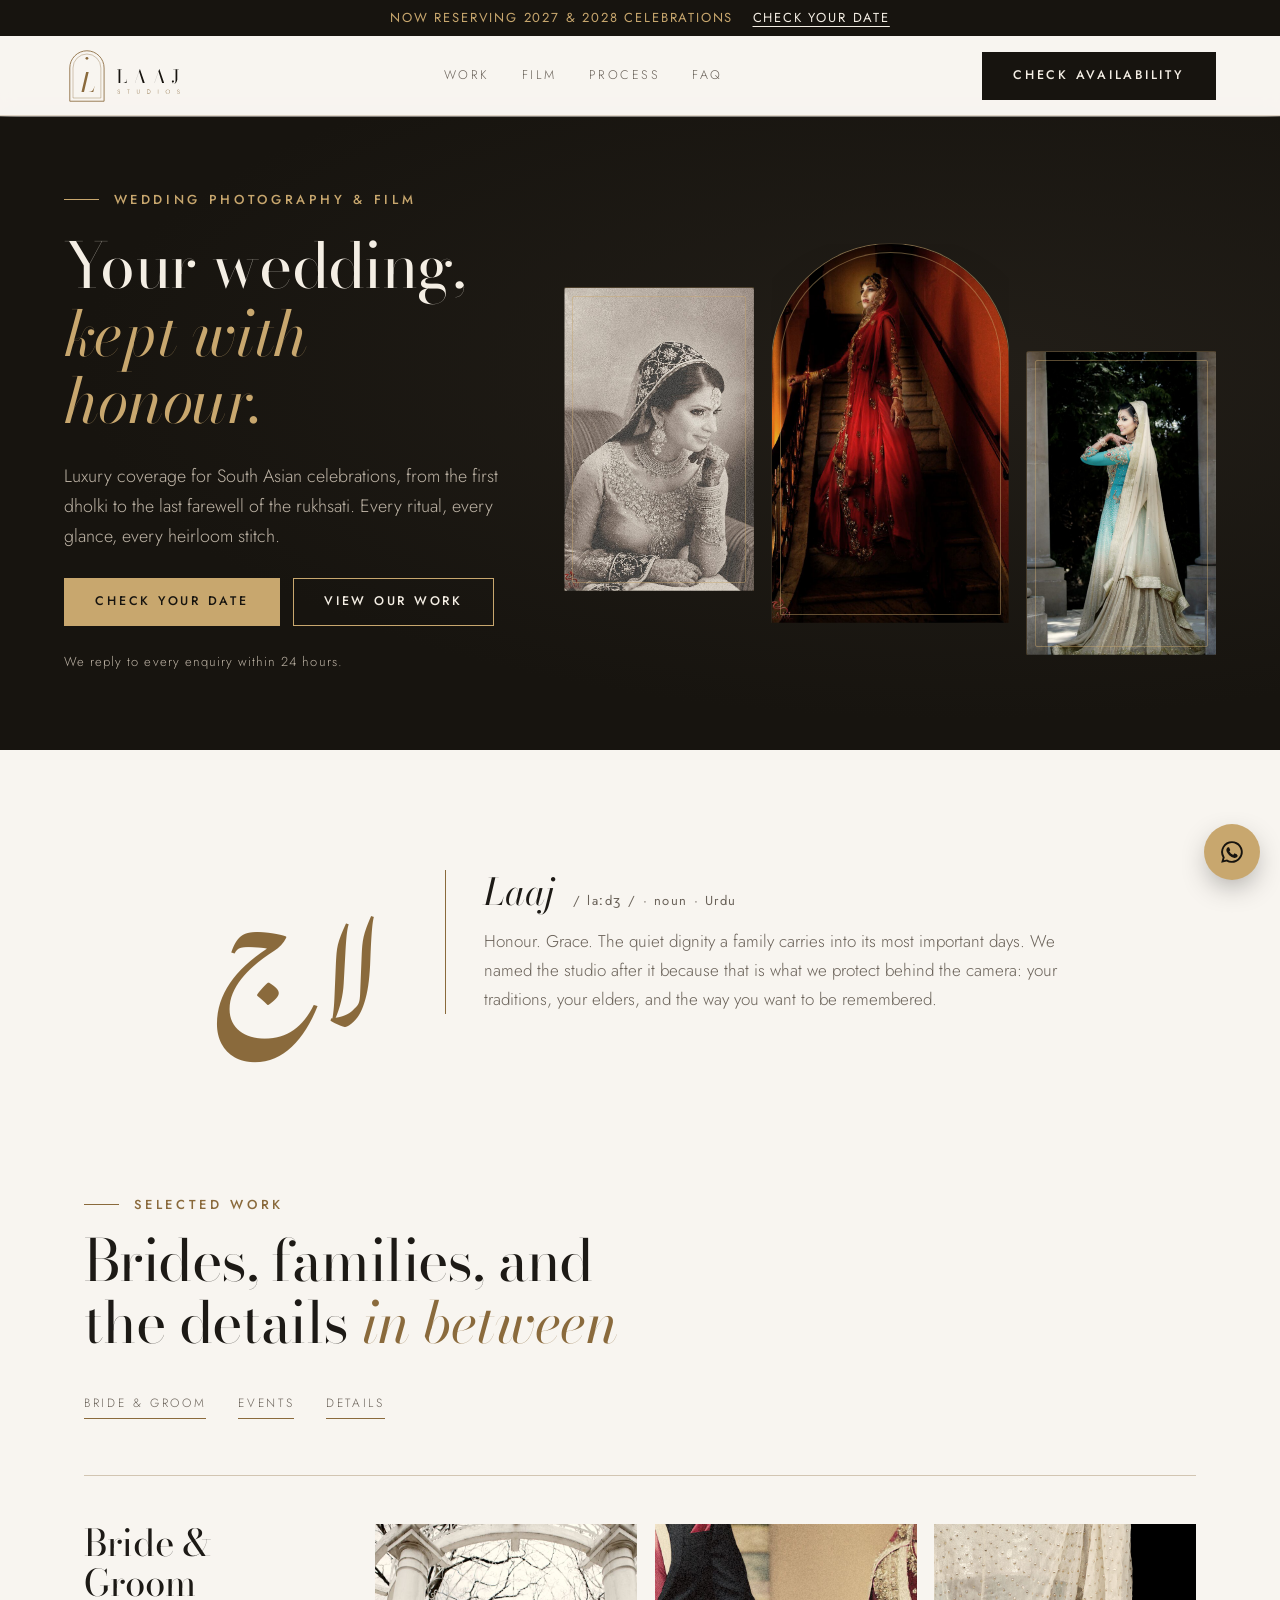
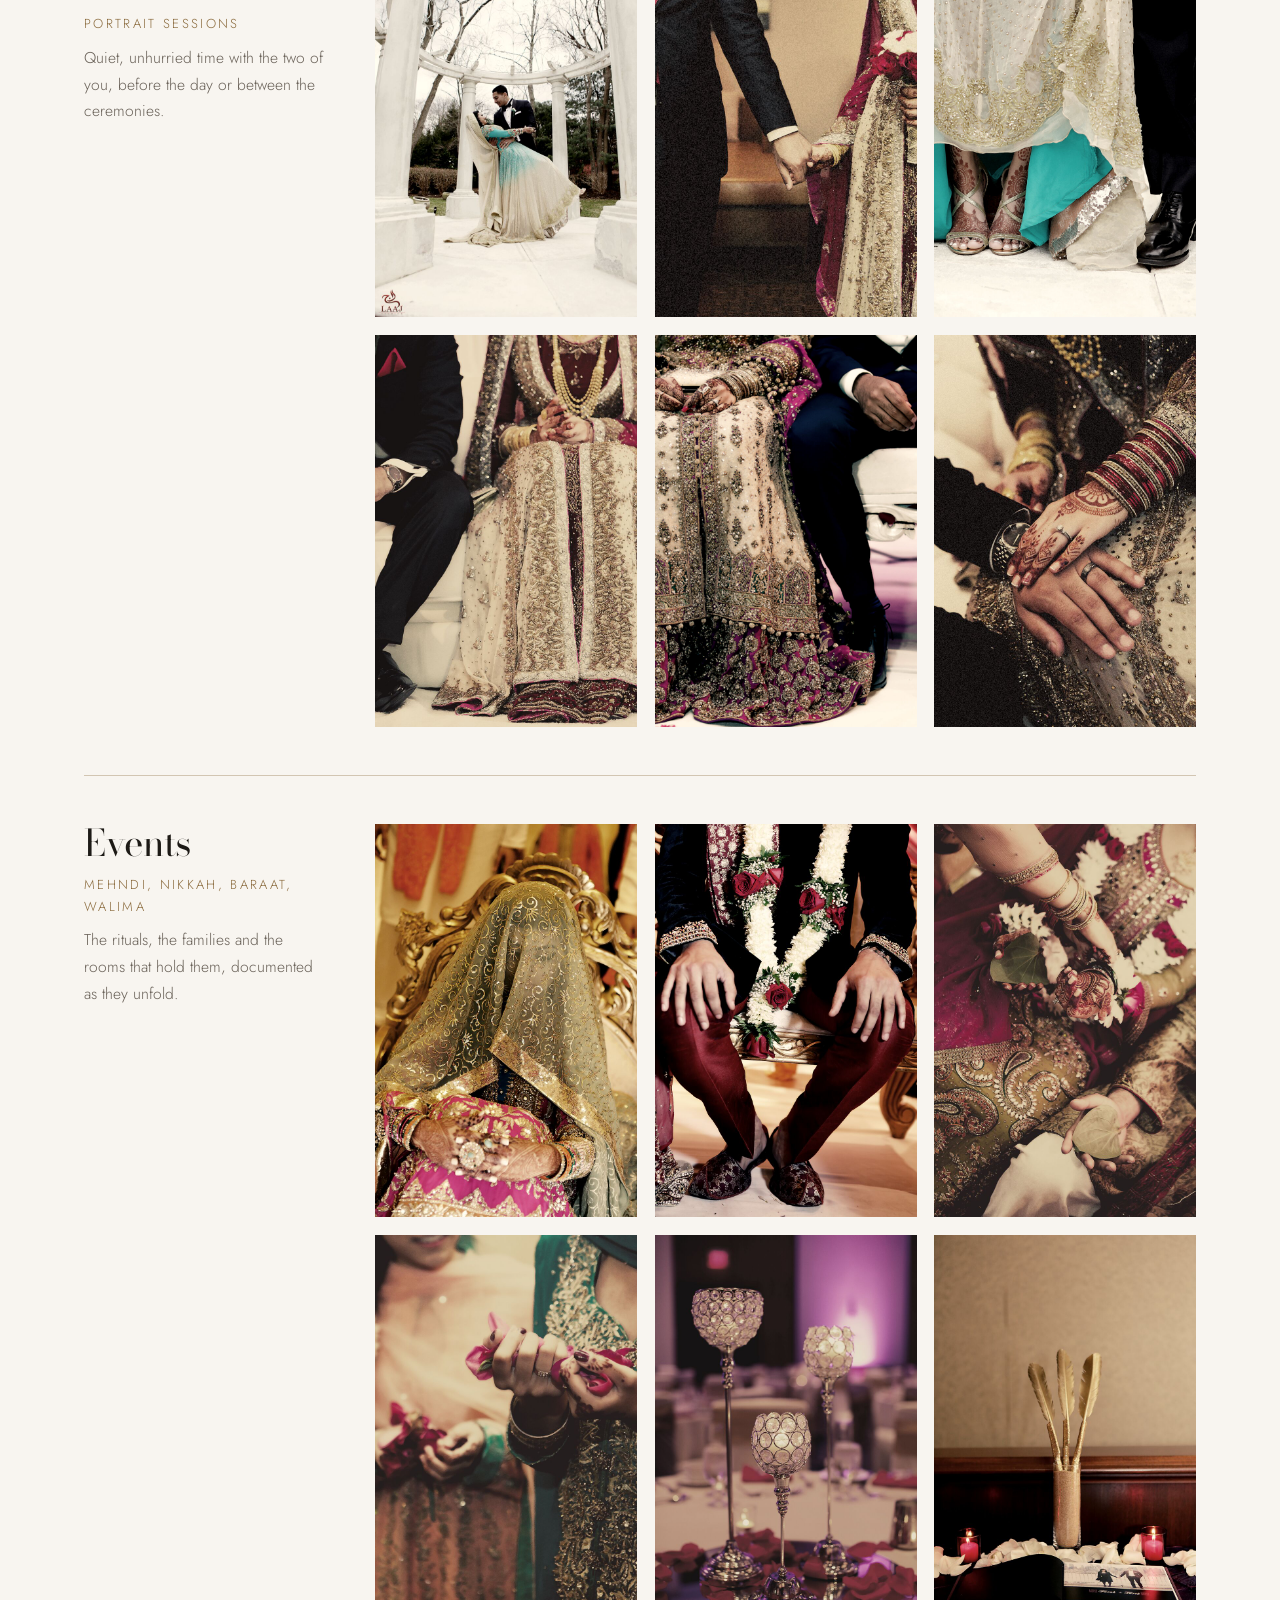
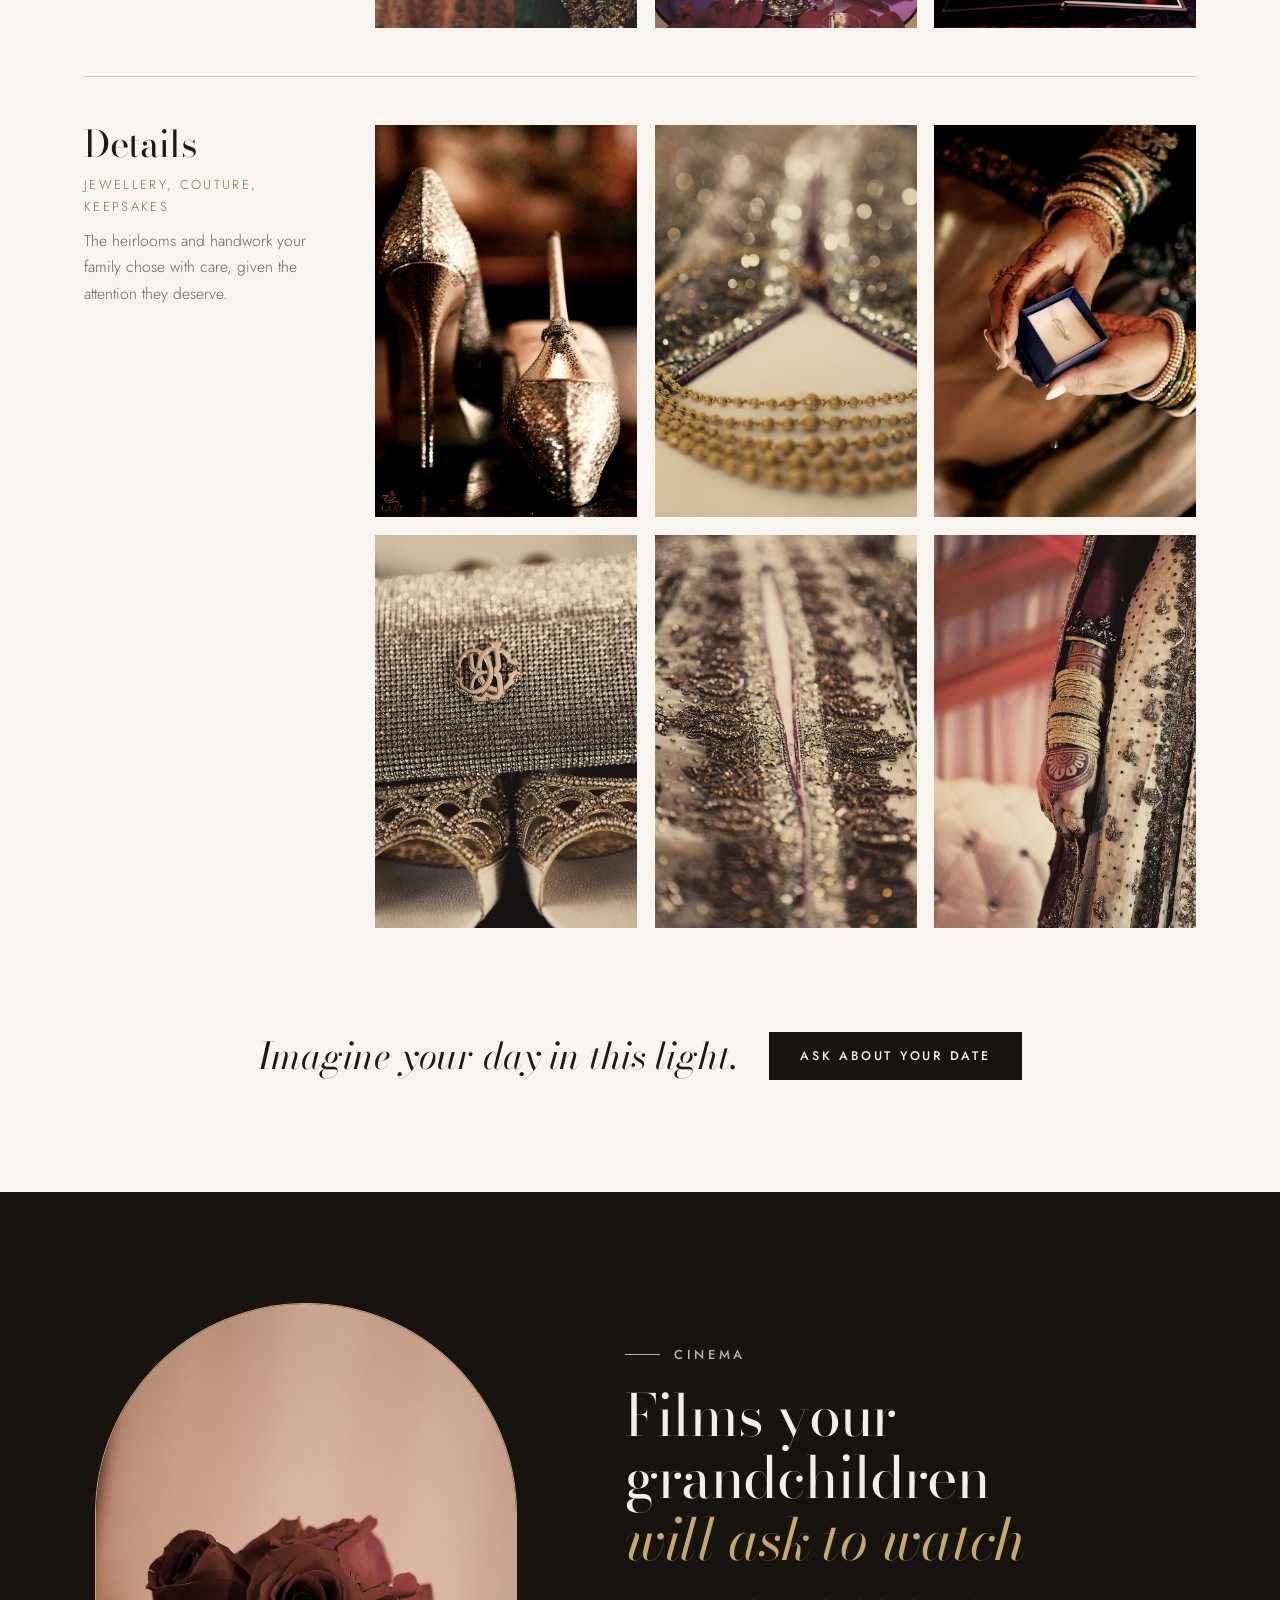
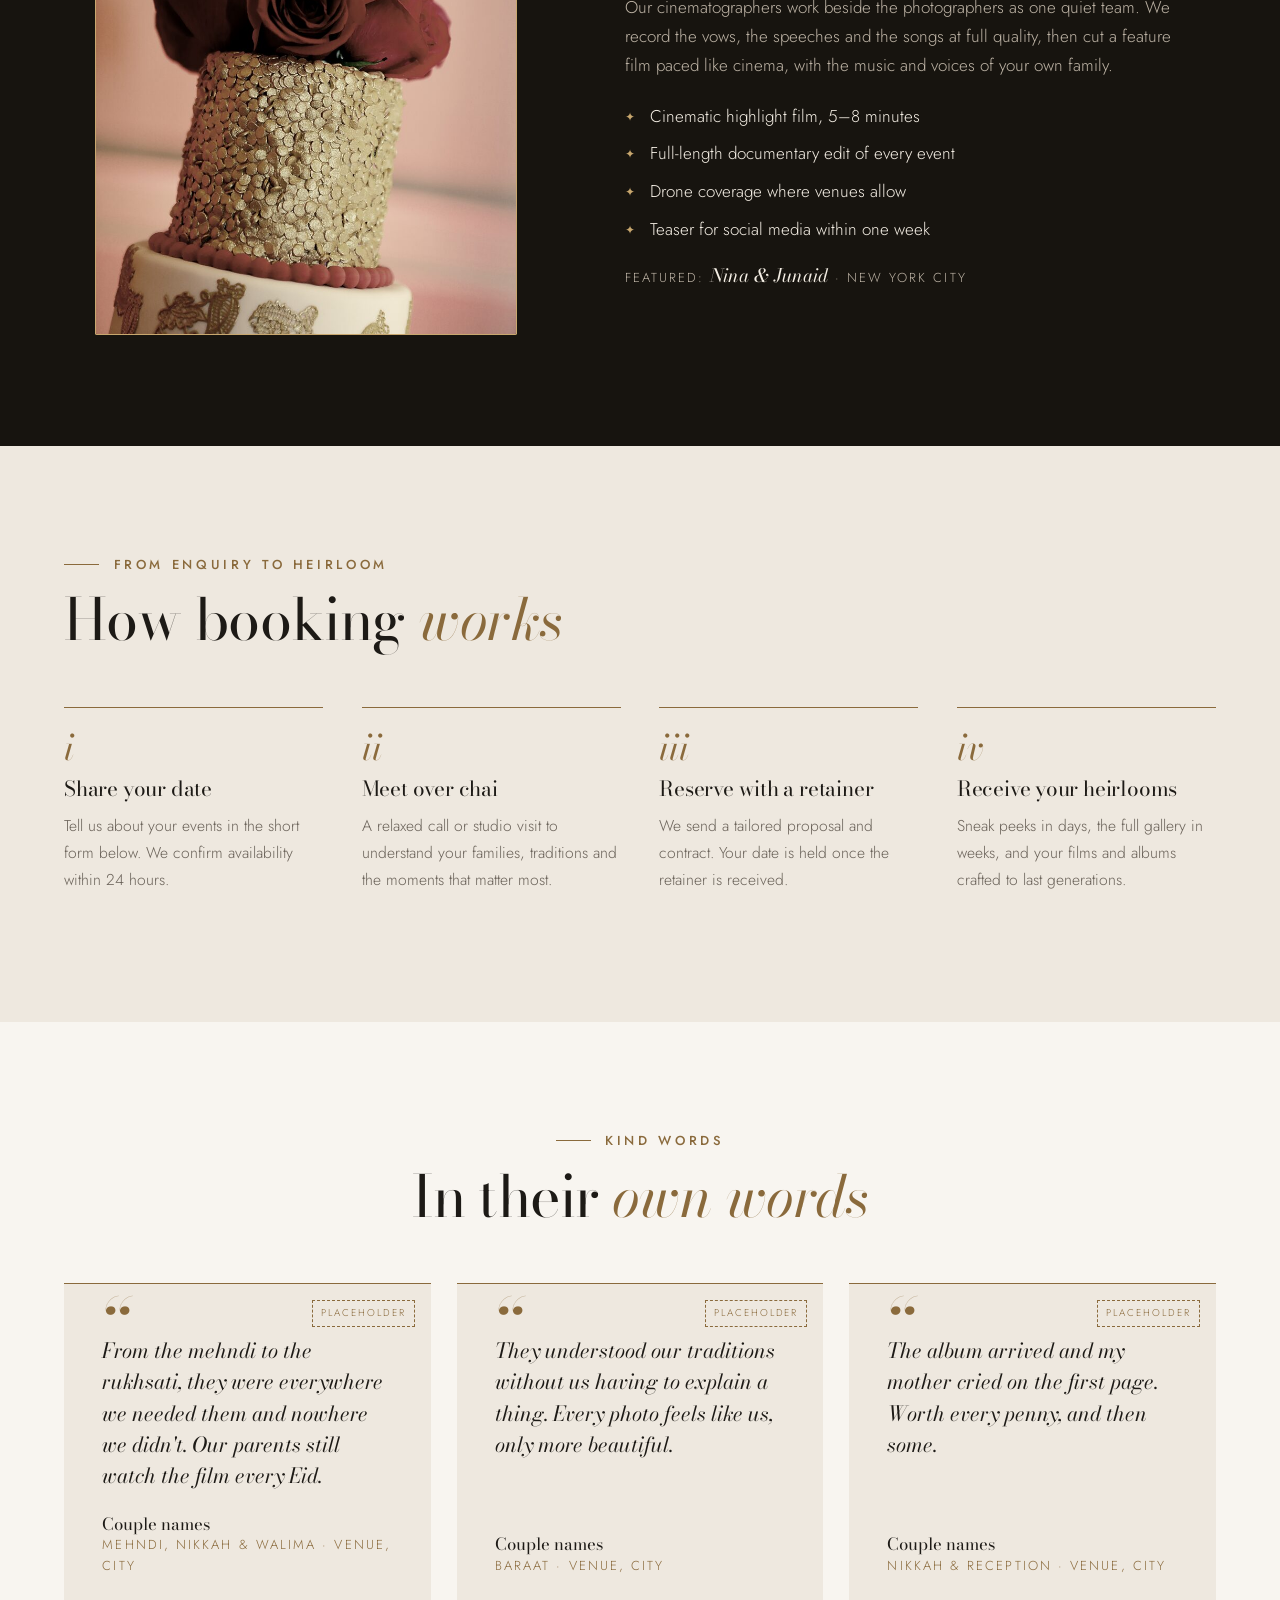
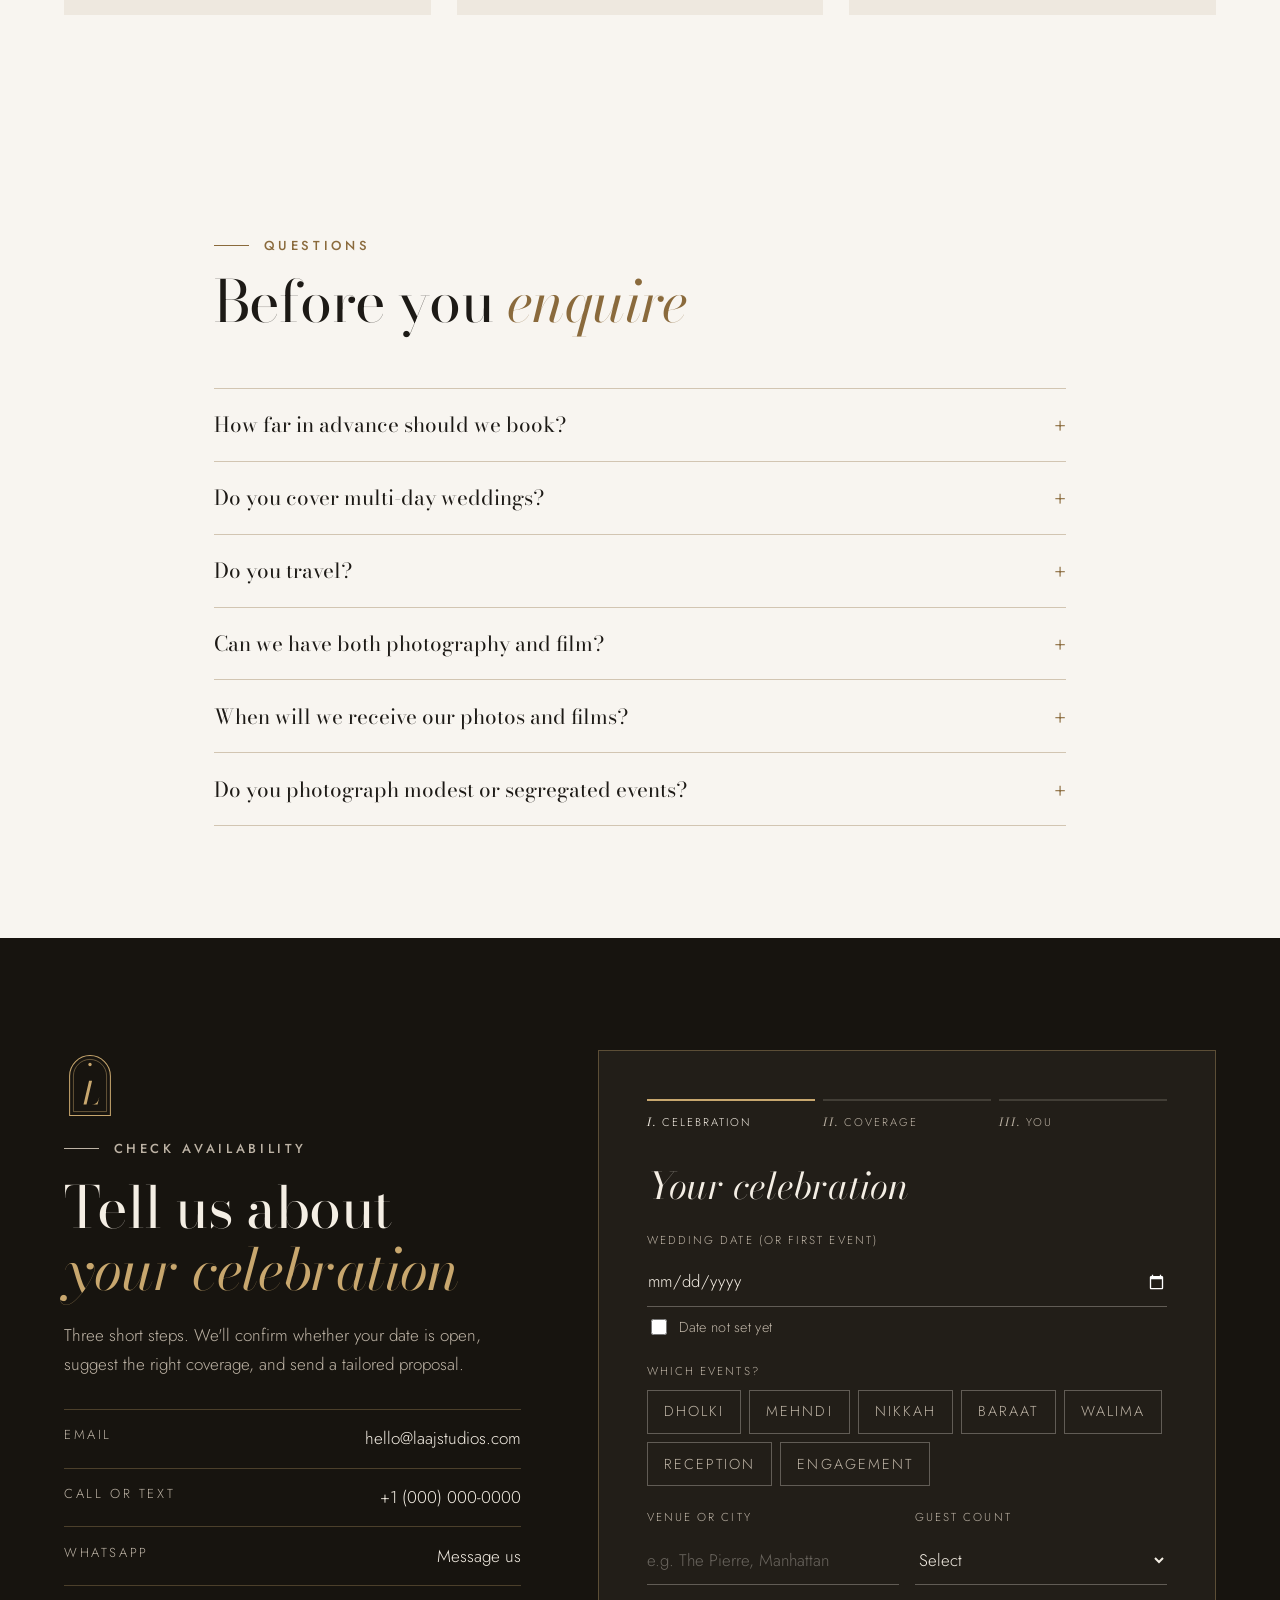
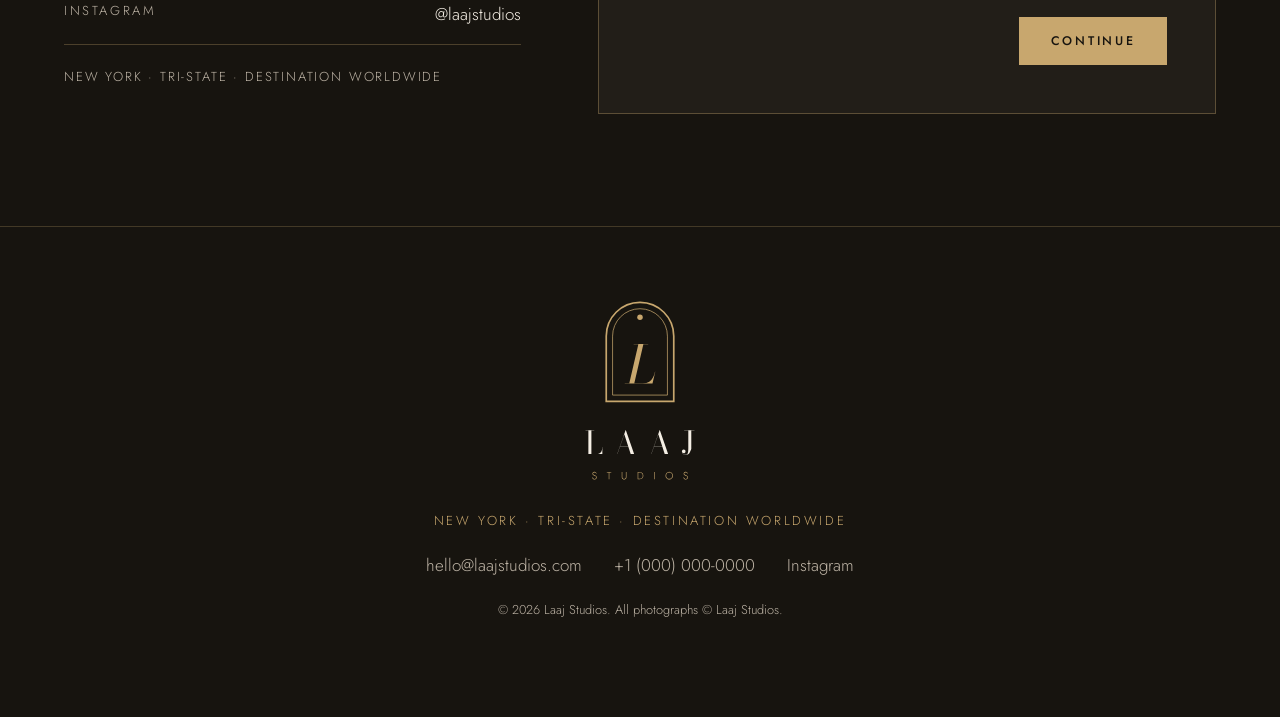
==== index.html @ 88a1bdef "Add arch-monogram logo pack and apply it to the site brand/laaj-logo holds outlined SVG masters, tra" ====
<!doctype html>
<html lang="en">
<head>
<meta charset="utf-8">
<meta name="viewport" content="width=device-width, initial-scale=1, viewport-fit=cover">
<title>Laaj Studios</title>
<meta name="description" content="Laaj Studios — luxury South Asian wedding photography and film. Mehndi, Nikkah, Baraat and Walima, captured with grace. Check your date today.">
<meta property="og:title" content="Laaj Studios · Wedding Photography & Film">
<meta property="og:description" content="Luxury South Asian wedding photography and film, from mehndi to walima.">
<meta property="og:image" content="images/bride-staircase.jpg">
<link rel="icon" type="image/png" href="images/favicon.png">
<link rel="apple-touch-icon" href="images/apple-touch-icon.png">
<link rel="preconnect" href="https://fonts.googleapis.com">
<link rel="preconnect" href="https://fonts.gstatic.com" crossorigin>
<link rel="stylesheet" href="https://fonts.googleapis.com/css2?family=Bodoni+Moda:ital,opsz,wght@0,6..96,400;0,6..96,500;1,6..96,400&family=Jost:wght@300;400;500&family=Noto+Nastaliq+Urdu:wght@500&display=swap">
<link rel="stylesheet" href="css/styles.css">
</head>
<body>

<a class="skip" href="#enquire">Skip to enquiry form</a>

<div class="ribbon"><span data-cfg="bookingNote">Now reserving 2027 &amp; 2028 celebrations</span><a href="#enquire">Check your date</a></div>

<header class="nav" id="top">
  <a class="nav__brand" href="#top" aria-label="Laaj Studios home">
    <img src="images/logo-horizontal.svg" alt="Laaj Studios" width="190" height="64">
  </a>
  <nav class="nav__links" aria-label="Primary">
    <a href="#work">Work</a>
    <a href="#film">Film</a>
    <a href="#process">Process</a>
    <a href="#faq">FAQ</a>
  </nav>
  <a class="btn btn--dark nav__cta" href="#enquire">Check availability</a>
</header>

<main>

<!-- HERO -->
<section class="hero">
  <div class="hero__text">
    <p class="eyebrow eyebrow--gold">Wedding photography &amp; film</p>
    <h1>Your wedding,<br><em>kept with honour.</em></h1>
    <p class="hero__lede">Luxury coverage for South Asian celebrations, from the first dholki to the last farewell of the rukhsati. Every ritual, every glance, every heirloom stitch.</p>
    <div class="hero__ctas">
      <a class="btn btn--gold" href="#enquire">Check your date</a>
      <a class="btn btn--line" href="#work">View our work</a>
    </div>
    <p class="hero__note" data-cfg="replyPromise">We reply to every enquiry within 24 hours.</p>
  </div>
  <div class="hero__arches" aria-hidden="true">
    <figure class="arch arch--side arch--rect"><img src="images/hero-bride-classic.jpg" alt="" width="800" height="1200"></figure>
    <figure class="arch arch--centre"><img src="images/bride-staircase.jpg" alt="" width="800" height="1200"></figure>
    <figure class="arch arch--side arch--rect arch--low"><img src="images/hero-bride-colonnade.jpg" alt="" width="800" height="1200"></figure>
  </div>
</section>

<!-- MEANING -->
<section class="meaning">
  <p class="meaning__urdu" lang="ur" dir="rtl">لاج</p>
  <div class="meaning__def">
    <p class="meaning__word">Laaj <span>/ laːdʒ / · noun · Urdu</span></p>
    <p>Honour. Grace. The quiet dignity a family carries into its most important days. We named the studio after it because that is what we protect behind the camera: your traditions, your elders, and the way you want to be remembered.</p>
  </div>
</section>

<!-- WORK -->
<section class="work" id="work">
  <div class="section-head">
    <p class="eyebrow">Selected work</p>
    <h2>Brides, families, and the details <em>in between</em></h2>
  </div>
  <nav class="portfolio-nav" aria-label="Portfolio sections">
    <a href="#bride-groom">Bride &amp; Groom</a>
    <a href="#events">Events</a>
    <a href="#details">Details</a>
  </nav>
  <div class="portfolio" id="bride-groom">
    <div class="portfolio__head">
      <h3>Bride &amp; Groom</h3>
      <p class="portfolio__kicker">Portrait sessions</p>
      <p>Quiet, unhurried time with the two of you, before the day or between the ceremonies.</p>
    </div>
    <div class="gallery">
      <button class="gallery__item" data-full="images/couple-gazebo.jpg"><img src="images/couple-gazebo.jpg" alt="Couple dancing beneath a white gazebo in winter" loading="lazy" width="800" height="1200"></button>
      <button class="gallery__item" data-full="images/couple-hand-in-hand.jpg"><img src="images/couple-hand-in-hand.jpg" alt="Bride and groom walking hand in hand" loading="lazy" width="800" height="1200"></button>
      <button class="gallery__item" data-full="images/couple-hem-aqua.jpg"><img src="images/couple-hem-aqua.jpg" alt="Ivory and aqua lehenga hem beside the groom's polished shoes" loading="lazy" width="800" height="1200"></button>
      <button class="gallery__item" data-full="images/couple-seated-ivory.jpg"><img src="images/couple-seated-ivory.jpg" alt="Bride in an ivory lehenga seated beside the groom" loading="lazy" width="800" height="1200"></button>
      <button class="gallery__item" data-full="images/couple-seated-gold.jpg"><img src="images/couple-seated-gold.jpg" alt="Bride in a gold-embroidered lehenga seated beside the groom" loading="lazy" width="800" height="1200"></button>
      <button class="gallery__item" data-full="images/couple-hands-rings.jpg"><img src="images/couple-hands-rings.jpg" alt="The couple's hands, mehndi and wedding rings" loading="lazy" width="800" height="1200"></button>
    </div>
  </div>
  <div class="portfolio" id="events">
    <div class="portfolio__head">
      <h3>Events</h3>
      <p class="portfolio__kicker">Mehndi, Nikkah, Baraat, Walima</p>
      <p>The rituals, the families and the rooms that hold them, documented as they unfold.</p>
    </div>
    <div class="gallery">
      <button class="gallery__item" data-full="images/event-nikkah-veil.jpg"><img src="images/event-nikkah-veil.jpg" alt="Bride beneath a gold veil on the nikkah stage" loading="lazy" width="800" height="1200"></button>
      <button class="gallery__item" data-full="images/event-baraat-groom.jpg"><img src="images/event-baraat-groom.jpg" alt="Groom seated in a rose garland at the baraat" loading="lazy" width="800" height="1200"></button>
      <button class="gallery__item" data-full="images/event-mehndi-ritual.jpg"><img src="images/event-mehndi-ritual.jpg" alt="Mehndi ritual with flowers and bangles" loading="lazy" width="800" height="1200"></button>
      <button class="gallery__item" data-full="images/event-mehndi-petals.jpg"><img src="images/event-mehndi-petals.jpg" alt="Rose petals in hennaed hands at the mehndi" loading="lazy" width="800" height="1200"></button>
      <button class="gallery__item" data-full="images/event-reception-tables.jpg"><img src="images/event-reception-tables.jpg" alt="Crystal candle centrepieces at the reception" loading="lazy" width="800" height="1200"></button>
      <button class="gallery__item" data-full="images/event-guestbook.jpg"><img src="images/event-guestbook.jpg" alt="Gilded quills beside the wedding guestbook" loading="lazy" width="800" height="1200"></button>
    </div>
  </div>
  <div class="portfolio" id="details">
    <div class="portfolio__head">
      <h3>Details</h3>
      <p class="portfolio__kicker">Jewellery, couture, keepsakes</p>
      <p>The heirlooms and handwork your family chose with care, given the attention they deserve.</p>
    </div>
    <div class="gallery">
      <button class="gallery__item" data-full="images/detail-heels.jpg"><img src="images/detail-heels.jpg" alt="Gold glitter bridal heels in warm light" loading="lazy" width="800" height="1200"></button>
      <button class="gallery__item" data-full="images/detail-necklace.jpg"><img src="images/detail-necklace.jpg" alt="Gold bridal necklace laid on an embroidered neckline" loading="lazy" width="800" height="1200"></button>
      <button class="gallery__item" data-full="images/detail-ring-box.jpg"><img src="images/detail-ring-box.jpg" alt="Mehndi-adorned hands in gold bangles opening a ring box" loading="lazy" width="800" height="1200"></button>
      <button class="gallery__item" data-full="images/detail-clutch.jpg"><img src="images/detail-clutch.jpg" alt="Jewelled bridal clutch above crystal heels" loading="lazy" width="800" height="1200"></button>
      <button class="gallery__item" data-full="images/detail-embroidery.jpg"><img src="images/detail-embroidery.jpg" alt="Close detail of zardozi embroidery" loading="lazy" width="800" height="1200"></button>
      <button class="gallery__item" data-full="images/detail-bangles.jpg"><img src="images/detail-bangles.jpg" alt="Stacked gold bangles against an embroidered lehenga" loading="lazy" width="800" height="1200"></button>
    </div>
  </div>
  <div class="inline-cta">
    <p>Imagine your day in this light.</p>
    <a class="btn btn--dark" href="#enquire">Ask about your date</a>
  </div>
</section>

<!-- FILM -->
<section class="film" id="film">
  <figure class="film__still">
    <img src="images/decor-wedding-cake.jpg" alt="Gold-sequined wedding cake crowned with deep red roses" loading="lazy" width="800" height="1200">
  </figure>
  <div class="film__text">
    <p class="eyebrow eyebrow--gold">Cinema</p>
    <h2>Films your grandchildren <em>will ask to watch</em></h2>
    <p>Our cinematographers work beside the photographers as one quiet team. We record the vows, the speeches and the songs at full quality, then cut a feature film paced like cinema, with the music and voices of your own family.</p>
    <ul class="ticks">
      <li>Cinematic highlight film, 5–8 minutes</li>
      <li>Full-length documentary edit of every event</li>
      <li>Drone coverage where venues allow</li>
      <li>Teaser for social media within one week</li>
    </ul>
    <p class="film__feature">Featured: <em>Nina &amp; Junaid</em> · New York City</p>
    <a class="btn btn--line" data-cfg-href="filmUrl" href="#" target="_blank" rel="noopener" hidden>Watch the film</a>
  </div>
</section>

<!-- PROCESS (a real sequence, so the steps are numbered) -->
<section class="process" id="process">
  <div class="section-head">
    <p class="eyebrow">From enquiry to heirloom</p>
    <h2>How booking <em>works</em></h2>
  </div>
  <ol class="steps">
    <li><span class="steps__n">i</span><h3>Share your date</h3><p>Tell us about your events in the short form below. We confirm availability within 24 hours.</p></li>
    <li><span class="steps__n">ii</span><h3>Meet over chai</h3><p>A relaxed call or studio visit to understand your families, traditions and the moments that matter most.</p></li>
    <li><span class="steps__n">iii</span><h3>Reserve with a retainer</h3><p>We send a tailored proposal and contract. Your date is held once the retainer is received.</p></li>
    <li><span class="steps__n">iv</span><h3>Receive your heirlooms</h3><p>Sneak peeks in days, the full gallery in weeks, and your films and albums crafted to last generations.</p></li>
  </ol>
</section>

<!-- TESTIMONIALS (filled from js/config.js; hidden until real quotes are added) -->
<section class="words" id="words" hidden>
  <div class="section-head section-head--centre">
    <p class="eyebrow">Kind words</p>
    <h2>In their <em>own words</em></h2>
  </div>
  <div class="words__list"></div>
</section>

<!-- FAQ -->
<section class="faq" id="faq">
  <div class="section-head">
    <p class="eyebrow">Questions</p>
    <h2>Before you <em>enquire</em></h2>
  </div>
  <div class="faq__list">
    <details>
      <summary>How far in advance should we book?</summary>
      <p>Most of our couples reserve 9 to 14 months ahead, and peak-season Saturdays go first. If your date is sooner, ask anyway; we keep a few dates open for short-notice celebrations.</p>
    </details>
    <details>
      <summary>Do you cover multi-day weddings?</summary>
      <p>Yes, it is most of what we do. Dholki, mehndi, nikkah, baraat, walima and reception can be covered individually or together as one multi-day booking.</p>
    </details>
    <details>
      <summary>Do you travel?</summary>
      <p>We are based in New York and photograph across the Tri-State area at no travel cost. For destination weddings in the US, Pakistan, India, the UK or elsewhere, travel is quoted at cost.</p>
    </details>
    <details>
      <summary>Can we have both photography and film?</summary>
      <p>We recommend it. One studio means one team that plans together and never gets in each other's frames. Booking both together is priced below hiring two separate vendors.</p>
    </details>
    <details>
      <summary>When will we receive our photos and films?</summary>
      <p>A sneak peek within 72 hours, the full gallery within 6 to 8 weeks, and films within 10 to 12 weeks. Albums are designed with you once the gallery is delivered.</p>
    </details>
    <details>
      <summary>Do you photograph modest or segregated events?</summary>
      <p>Yes. We can provide women photographers and cinematographers for ladies-only events and are always respectful of family and religious preferences.</p>
    </details>
  </div>
</section>

<!-- ENQUIRY FUNNEL -->
<section class="enquire" id="enquire">
  <div class="enquire__intro">
    <img src="images/monogram-gold.svg" alt="" width="60" height="80" class="enquire__mark">
    <p class="eyebrow eyebrow--gold">Check availability</p>
    <h2>Tell us about <em>your celebration</em></h2>
    <p>Three short steps. We'll confirm whether your date is open, suggest the right coverage, and send a tailored proposal.</p>
    <ul class="contact-list">
      <li><span>Email</span><a data-cfg="email" data-cfg-href="mailto" href="mailto:hello@laajstudios.com">hello@laajstudios.com</a></li>
      <li><span>Call or text</span><a data-cfg="phoneDisplay" data-cfg-href="tel" href="#">+1 (000) 000-0000</a></li>
      <li><span>WhatsApp</span><a data-cfg-href="whatsapp" href="#" target="_blank" rel="noopener">Message us</a></li>
      <li><span>Instagram</span><a data-cfg-href="instagram" href="https://www.instagram.com/laajstudios/" target="_blank" rel="noopener">@laajstudios</a></li>
    </ul>
    <p class="enquire__area" data-cfg="serviceArea">New York · Tri-State · Destination worldwide</p>
  </div>

  <form class="form" id="enquiry-form" novalidate>
    <ol class="form__progress" aria-label="Form progress">
      <li class="is-active">Celebration</li>
      <li>Coverage</li>
      <li>You</li>
    </ol>

    <fieldset class="form__step is-active" data-step="1">
      <legend>Your celebration</legend>
      <div class="field">
        <label for="f-date">Wedding date (or first event)</label>
        <input id="f-date" name="wedding_date" type="date" required>
        <label class="check check--inline"><input id="f-date-flex" type="checkbox" name="date_flexible" value="yes"> Date not set yet</label>
      </div>
      <div class="field">
        <span class="field__label" id="events-label">Which events?</span>
        <div class="chips" role="group" aria-labelledby="events-label">
          <label class="chip"><input type="checkbox" name="events" value="Dholki"><span>Dholki</span></label>
          <label class="chip"><input type="checkbox" name="events" value="Mehndi"><span>Mehndi</span></label>
          <label class="chip"><input type="checkbox" name="events" value="Nikkah"><span>Nikkah</span></label>
          <label class="chip"><input type="checkbox" name="events" value="Baraat"><span>Baraat</span></label>
          <label class="chip"><input type="checkbox" name="events" value="Walima"><span>Walima</span></label>
          <label class="chip"><input type="checkbox" name="events" value="Reception"><span>Reception</span></label>
          <label class="chip"><input type="checkbox" name="events" value="Engagement"><span>Engagement</span></label>
        </div>
      </div>
      <div class="field-row">
        <div class="field">
          <label for="f-venue">Venue or city</label>
          <input id="f-venue" name="venue" type="text" placeholder="e.g. The Pierre, Manhattan" autocomplete="off">
        </div>
        <div class="field">
          <label for="f-guests">Guest count</label>
          <select id="f-guests" name="guests">
            <option value="">Select</option>
            <option>Under 150</option>
            <option>150–300</option>
            <option>300–500</option>
            <option>500+</option>
          </select>
        </div>
      </div>
      <div class="form__nav"><span></span><button type="button" class="btn btn--gold" data-next>Continue</button></div>
    </fieldset>

    <fieldset class="form__step" data-step="2">
      <legend>Coverage</legend>
      <div class="field">
        <span class="field__label" id="cov-label">What would you like?</span>
        <div class="chips" role="radiogroup" aria-labelledby="cov-label">
          <label class="chip"><input type="radio" name="coverage" value="Photography" required><span>Photography</span></label>
          <label class="chip"><input type="radio" name="coverage" value="Film"><span>Film</span></label>
          <label class="chip"><input type="radio" name="coverage" value="Photography & Film" checked><span>Photography &amp; film</span></label>
        </div>
      </div>
      <div class="field">
        <label for="f-budget">Investment for photo &amp; film</label>
        <select id="f-budget" name="budget">
          <option value="">Select a range</option>
          <option>$4,000–$7,000</option>
          <option>$7,000–$12,000</option>
          <option>$12,000–$20,000</option>
          <option>$20,000+</option>
        </select>
      </div>
      <div class="form__nav"><button type="button" class="btn btn--text" data-back>Back</button><button type="button" class="btn btn--gold" data-next>Continue</button></div>
    </fieldset>

    <fieldset class="form__step" data-step="3">
      <legend>About you</legend>
      <div class="field-row">
        <div class="field">
          <label for="f-name">Your name</label>
          <input id="f-name" name="name" type="text" autocomplete="name" required>
        </div>
        <div class="field">
          <label for="f-partner">Partner's name</label>
          <input id="f-partner" name="partner" type="text">
        </div>
      </div>
      <div class="field-row">
        <div class="field">
          <label for="f-email">Email</label>
          <input id="f-email" name="email" type="email" autocomplete="email" required>
        </div>
        <div class="field">
          <label for="f-phone">Phone</label>
          <input id="f-phone" name="phone" type="tel" autocomplete="tel" required>
        </div>
      </div>
      <div class="field">
        <span class="field__label" id="pref-label">Best way to reach you</span>
        <div class="chips" role="radiogroup" aria-labelledby="pref-label">
          <label class="chip"><input type="radio" name="contact_pref" value="WhatsApp" checked><span>WhatsApp</span></label>
          <label class="chip"><input type="radio" name="contact_pref" value="Text"><span>Text</span></label>
          <label class="chip"><input type="radio" name="contact_pref" value="Call"><span>Call</span></label>
          <label class="chip"><input type="radio" name="contact_pref" value="Email"><span>Email</span></label>
        </div>
      </div>
      <div class="field">
        <label for="f-source">How did you find us?</label>
        <select id="f-source" name="source">
          <option value="">Select</option>
          <option>Instagram</option>
          <option>Google</option>
          <option>Referred by a friend or family</option>
          <option>Venue or planner</option>
          <option>Facebook</option>
          <option>Other</option>
        </select>
      </div>
      <div class="field">
        <label for="f-message">Anything else we should know?</label>
        <textarea id="f-message" name="message" rows="3" placeholder="Your vision, traditions, must-have moments…"></textarea>
      </div>
      <input type="text" name="_gotcha" class="hp" tabindex="-1" autocomplete="off" aria-hidden="true">
      <div class="form__nav"><button type="button" class="btn btn--text" data-back>Back</button><button type="submit" class="btn btn--gold">Check my date</button></div>
      <p class="form__privacy">Your details are only used to reply to your enquiry.</p>
    </fieldset>

    <p class="form__error" role="alert" hidden></p>

    <div class="form__done" hidden tabindex="-1">
      <img src="images/monogram-gold.svg" alt="" width="45" height="60">
      <h3 class="form__done-title">Thank you. Your enquiry is with us.</h3>
      <p class="form__done-text">We'll check the calendar and reply within 24 hours. For the fastest answer, send us a quick WhatsApp now.</p>
      <a class="btn btn--gold" data-whatsapp-summary href="#" target="_blank" rel="noopener">Continue on WhatsApp</a>
    </div>
  </form>
</section>

</main>

<footer class="footer">
  <img src="images/logo-stacked-dark.svg" alt="Laaj Studios" width="140" height="215" class="footer__logo">
  <p class="footer__area" data-cfg="serviceArea">New York · Tri-State · Destination worldwide</p>
  <p class="footer__links">
    <a data-cfg="email" data-cfg-href="mailto" href="mailto:hello@laajstudios.com">hello@laajstudios.com</a>
    <a data-cfg="phoneDisplay" data-cfg-href="tel" href="#">+1 (000) 000-0000</a>
    <a data-cfg-href="instagram" href="#" target="_blank" rel="noopener" hidden>Instagram</a>
  </p>
  <p class="footer__copy">© <span id="year">2026</span> Laaj Studios. All photographs © Laaj Studios.</p>
</footer>

<!-- Persistent conversion paths -->
<a class="wa-float" data-cfg-href="whatsapp" href="#" target="_blank" rel="noopener" aria-label="Chat with Laaj Studios on WhatsApp">
  <svg viewBox="0 0 24 24" width="26" height="26" aria-hidden="true"><path fill="currentColor" d="M12 2a10 10 0 0 0-8.6 15.1L2 22l5-1.3A10 10 0 1 0 12 2Zm0 18.2a8.2 8.2 0 0 1-4.2-1.1l-.3-.2-3 .8.8-2.9-.2-.3A8.2 8.2 0 1 1 12 20.2Zm4.5-6.1c-.2-.1-1.5-.7-1.7-.8-.2-.1-.4-.1-.6.1l-.8 1c-.1.2-.3.2-.5.1a6.7 6.7 0 0 1-3.3-2.9c-.3-.4.2-.4.7-1.3.1-.2 0-.3 0-.4l-.8-1.8c-.2-.5-.4-.4-.6-.4h-.5c-.2 0-.4.1-.7.3-.2.3-.9.9-.9 2.2s.9 2.5 1 2.7c.1.2 1.8 2.8 4.4 3.9 1.6.7 2.3.8 3.1.6.5-.1 1.5-.6 1.7-1.2.2-.6.2-1.1.2-1.2-.1-.1-.3-.2-.5-.3Z"/></svg>
</a>
<nav class="mobile-bar" aria-label="Quick contact">
  <a data-cfg-href="tel" href="#">Call</a>
  <a data-cfg-href="sms" href="#">Text</a>
  <a data-cfg-href="whatsapp" href="#" target="_blank" rel="noopener">WhatsApp</a>
  <a href="#enquire" class="mobile-bar__primary">Enquire</a>
</nav>

<dialog class="lightbox" id="lightbox" aria-label="Photo viewer">
  <button class="lightbox__close" type="button" aria-label="Close">×</button>
  <button class="lightbox__nav lightbox__nav--prev" type="button" aria-label="Previous photo">‹</button>
  <img alt="">
  <button class="lightbox__nav lightbox__nav--next" type="button" aria-label="Next photo">›</button>
</dialog>

<script src="js/config.js"></script>
<script src="js/main.js"></script>
</body>
</html>
---- css/styles.css ----
/* Layout concept: an editorial bridal-magazine spread. Espresso "night" panels alternate with ivory "day" pages;
   photographs sit in Mughal arch frames; champagne-gold hairlines stand in for zari borders.
   Red is reserved for the photographs themselves. */
:root {
  --pearl: #f8f5f0;      /* ivory day pages */
  --sand: #eee8df;       /* soft panels on day pages */
  --night: #17140f;      /* espresso night panels */
  --night-2: #221e18;    /* raised surfaces on night panels */
  --accent: #8a6a3c;     /* antique bronze: italic accents on ivory */
  --gold: #c8a76e;       /* champagne gold, on dark */
  --gold-deep: #8a6a3c;  /* gold that reads on ivory */
  --ink: #1d1a16;        /* text on ivory */
  --ink-soft: #6a6259;   /* secondary text on ivory */
  --cream: #f4eee4;      /* text on night */
  --cream-soft: #bdb3a5; /* secondary text on night */

  --f-display: "Bodoni Moda", "Didot", "Bodoni 72", Georgia, serif;
  --f-body: "Jost", "Futura", "Avenir Next", "Helvetica Neue", Arial, sans-serif;
  --f-urdu: "Noto Nastaliq Urdu", "Jameel Noori Nastaleeq", serif;

  --step--1: 0.8125rem;
  --step-0: 1.0625rem;
  --step-1: 1.3rem;
  --step-2: clamp(1.6rem, 1.2rem + 1.6vw, 2.3rem);
  --step-3: clamp(2.2rem, 1.4rem + 3.2vw, 3.6rem);
  --step-4: clamp(2.7rem, 1.6rem + 4.6vw, 5rem);

  --gutter: clamp(16px, 5vw, 72px);
  --max: 1240px;
  --arch: 999px 999px 4px 4px;
  color-scheme: light;
}

*, *::before, *::after { box-sizing: border-box; }
[hidden] { display: none !important; }
html { scroll-behavior: smooth; scroll-padding-top: 88px; }
body {
  margin: 0;
  background: var(--pearl);
  color: var(--ink);
  font: 300 var(--step-0)/1.7 var(--f-body);
  -webkit-font-smoothing: antialiased;
  overflow-x: hidden;
}
img { max-width: 100%; display: block; height: auto; }
a { color: inherit; }
h1, h2, h3 { font-family: var(--f-display); font-weight: 400; line-height: 1.08; margin: 0; text-wrap: balance; letter-spacing: -0.01em; }
h1 em, h2 em { font-style: italic; color: var(--accent); }
p { margin: 0; }
:focus-visible { outline: 2px solid var(--gold); outline-offset: 3px; }

.skip { position: absolute; left: -9999px; }
.skip:focus { left: 16px; top: 16px; z-index: 100; background: var(--pearl); padding: .5rem 1rem; }

.eyebrow {
  font: 500 var(--step--1)/1 var(--f-body);
  letter-spacing: .28em; text-transform: uppercase;
  color: var(--gold-deep);
  display: flex; align-items: center; gap: .9rem;
}
.eyebrow::before { content: ""; width: 2.2rem; height: 1px; background: currentColor; }
.eyebrow--gold { color: var(--gold); }
.section-head--centre .eyebrow { justify-content: center; }

/* Buttons */
.btn {
  display: inline-flex; align-items: center; justify-content: center;
  min-height: 48px; padding: .85rem 1.9rem;
  font: 500 .78rem/1 var(--f-body); letter-spacing: .22em; text-transform: uppercase;
  text-decoration: none; border: 1px solid transparent; border-radius: 0;
  cursor: pointer; transition: background .3s, color .3s, border-color .3s, transform .3s;
}
.btn:hover { transform: translateY(-1px); }
.btn--gold { background: var(--gold); color: var(--night); }
.btn--gold:hover { background: var(--cream); }
.btn--dark { background: var(--night); color: var(--cream); }
.btn--dark:hover { background: var(--accent); }
.btn--line { border-color: var(--gold); color: var(--cream); background: transparent; }
.btn--line:hover { background: var(--gold); color: var(--night); }
.btn--line-dark { border-color: var(--ink); color: var(--ink); background: transparent; }
.btn--line-dark:hover { background: var(--ink); color: var(--pearl); }
.btn--text { background: none; color: var(--cream-soft); padding-inline: 0; }
.btn--text:hover { color: var(--cream); transform: none; }

/* Ribbon + nav */
.ribbon {
  background: var(--night); color: var(--gold);
  display: flex; justify-content: center; flex-wrap: wrap; gap: .4rem 1.2rem;
  padding: .55rem var(--gutter);
  font: 400 var(--step--1)/1.4 var(--f-body); letter-spacing: .14em; text-transform: uppercase; text-align: center;
}
.ribbon a { color: var(--cream); text-underline-offset: 4px; }

.nav {
  position: sticky; top: env(safe-area-inset-top, 0px); z-index: 50;
  display: flex; align-items: center; justify-content: space-between; gap: 1.5rem;
  padding: .55rem var(--gutter);
  background: color-mix(in srgb, var(--pearl) 92%, transparent);
  backdrop-filter: blur(10px);
  border-bottom: 1px solid color-mix(in srgb, var(--gold-deep) 25%, transparent);
}
.nav__brand { display: flex; align-items: center; text-decoration: none; }
.nav__brand img { height: 62px; width: auto; }
.nav__links { display: flex; gap: 2rem; }
.nav__links a { font-size: .78rem; letter-spacing: .2em; text-transform: uppercase; text-decoration: none; color: var(--ink-soft); transition: color .2s; }
.nav__links a:hover { color: var(--accent); }

/* Hero */
.hero {
  background: radial-gradient(ellipse at 75% 40%, var(--night-2), var(--night) 65%);
  color: var(--cream);
  display: grid; grid-template-columns: minmax(0, 1fr) minmax(0, 1.45fr); align-items: center;
  gap: clamp(2rem, 4vw, 4rem);
  padding: clamp(3rem, 6vw, 5.5rem) var(--gutter);
  overflow: hidden;
}
.hero__text { display: grid; gap: 1.6rem; max-width: 34rem; min-width: 0; }
.hero h1 { font-size: clamp(2.6rem, 1.2rem + 3.4vw, 4.4rem); }
.hero h1 em { color: var(--gold); }
.hero__lede { color: var(--cream-soft); font-size: 1.12rem; max-width: 31rem; }
.hero__ctas { display: flex; flex-wrap: wrap; gap: .8rem; }
.hero__note { font-size: var(--step--1); letter-spacing: .08em; color: var(--cream-soft); }

.hero__arches { display: grid; grid-template-columns: 1fr 1.25fr 1fr; align-items: end; gap: clamp(.6rem, 1.4vw, 1.2rem); }
.arch { margin: 0; border-radius: var(--arch); overflow: hidden; aspect-ratio: 2 / 3.2; max-width: 100%; position: relative;
  box-shadow: 0 0 0 1px color-mix(in srgb, var(--gold) 55%, transparent), 0 30px 60px -30px #000; }
.arch::after { content: ""; position: absolute; inset: 8px; border-radius: var(--arch); border: 1px solid color-mix(in srgb, var(--gold) 45%, transparent); pointer-events: none; }
.arch img { width: 100%; height: 100%; object-fit: cover; }
.arch--rect, .arch--rect::after { border-radius: 2px; }
.arch--side { transform: translateY(-2rem); }
.arch--low { transform: translateY(2rem); }
@media (prefers-reduced-motion: no-preference) {
  .arch { animation: rise 1.4s cubic-bezier(.2,.7,.1,1) both; }
  .arch--centre { animation-delay: .15s; }
  .arch--low { animation-delay: .3s; }
  @keyframes rise { from { clip-path: inset(100% 0 0 0); } to { clip-path: inset(0 0 0 0); } }
}

/* Meaning strip */
.meaning {
  display: grid; grid-template-columns: auto minmax(0, 1fr); align-items: center; gap: clamp(1.5rem, 5vw, 5rem);
  max-width: 980px; margin: 0 auto; padding: clamp(3.5rem, 8vw, 6rem) var(--gutter);
}
.meaning__urdu { font: 500 clamp(4.5rem, 10vw, 7.5rem)/1.6 var(--f-urdu); color: var(--accent); }
.meaning__def { display: grid; gap: .8rem; border-left: 1px solid var(--gold-deep); padding-left: clamp(1.2rem, 3vw, 2.5rem); }
.meaning__word { font: italic 400 var(--step-2)/1.2 var(--f-display); }
.meaning__word span { font: 400 var(--step--1)/1 var(--f-body); font-style: normal; letter-spacing: .12em; color: var(--ink-soft); margin-left: .6rem; }
.meaning__def p:last-child { color: var(--ink-soft); max-width: 62ch; }

/* Section heads */
.section-head { display: grid; gap: 1.1rem; max-width: 46rem; margin-bottom: clamp(2rem, 5vw, 3.5rem); }
.section-head h2 { font-size: var(--step-3); }
.section-head--centre { text-align: center; margin-inline: auto; }
.section-head__sub { color: var(--ink-soft); max-width: 40rem; margin-inline: auto; }

/* Work */
.work { padding: clamp(2rem, 5vw, 4rem) var(--gutter) clamp(4rem, 9vw, 7rem); max-width: var(--max); margin: 0 auto; }
.portfolio-nav { display: flex; flex-wrap: wrap; gap: .5rem 2rem; margin: -1rem 0 clamp(2.5rem, 5vw, 3.5rem); }
.portfolio-nav a { font-size: .75rem; letter-spacing: .22em; text-transform: uppercase; text-decoration: none; color: var(--ink-soft); border-bottom: 1px solid var(--gold-deep); padding-bottom: .3rem; }
.portfolio-nav a:hover { color: var(--accent); }
.portfolio { display: grid; grid-template-columns: minmax(0, 15rem) minmax(0, 1fr); gap: clamp(1.5rem, 4vw, 3.5rem); padding-block: clamp(2rem, 4vw, 3rem); border-top: 1px solid color-mix(in srgb, var(--gold-deep) 35%, transparent); }
.portfolio__head { display: grid; gap: .6rem; align-content: start; position: sticky; top: 96px; }
.portfolio__head h3 { font-size: var(--step-2); }
.portfolio__kicker { font-size: var(--step--1); letter-spacing: .18em; text-transform: uppercase; color: var(--gold-deep); }
.portfolio__head p:last-child { color: var(--ink-soft); font-size: .98rem; }
.gallery { display: grid; grid-template-columns: repeat(3, minmax(0, 1fr)); gap: clamp(.6rem, 1.4vw, 1.1rem); }
.gallery__item {
  display: block; width: 100%; margin: 0; padding: 0; border: 0; background: var(--sand); aspect-ratio: 2 / 3; max-width: 100%;
  cursor: zoom-in; overflow: hidden; break-inside: avoid;
}
.gallery__item img { width: 100%; height: 100%; object-fit: cover; transition: transform 1.2s cubic-bezier(.2,.7,.1,1), filter .6s; }
.gallery__item:hover img { transform: scale(1.04); }
.inline-cta { display: flex; flex-wrap: wrap; align-items: center; justify-content: center; gap: 1rem 2rem; margin-top: clamp(2.5rem, 5vw, 3.5rem); text-align: center; }
.inline-cta p { font: italic 400 var(--step-2)/1.2 var(--f-display); }

/* Film */
.film {
  background: var(--night); color: var(--cream);
  display: grid; grid-template-columns: minmax(0, .9fr) minmax(0, 1.1fr); gap: clamp(2rem, 6vw, 6rem); align-items: center;
  padding: clamp(4rem, 9vw, 7rem) var(--gutter);
}
.film__still { margin: 0; justify-self: center; width: min(100%, 420px); border-radius: var(--arch); overflow: hidden; aspect-ratio: 2 / 3; box-shadow: 0 0 0 1px var(--gold); }
.film__still img { width: 100%; height: 100%; object-fit: cover; }
.film__text { display: grid; gap: 1.4rem; max-width: 36rem; min-width: 0; justify-items: start; }
.film h2 { font-size: var(--step-3); }
.film h2 em { color: var(--gold); }
.film__text > p { color: var(--cream-soft); }
.ticks { list-style: none; padding: 0; margin: 0; display: grid; gap: .55rem; }
.ticks li { padding-left: 1.6rem; position: relative; }
.ticks li::before { content: "✦"; position: absolute; left: 0; color: var(--gold); font-size: .75rem; top: .3rem; }
.film__feature { font-size: var(--step--1); letter-spacing: .16em; text-transform: uppercase; }
.film__feature em { font: italic 400 1.15rem/1 var(--f-display); text-transform: none; letter-spacing: 0; color: var(--cream); }

/* Process */
.process { background: var(--sand); color: var(--ink); padding: clamp(4rem, 9vw, 7rem) var(--gutter); }
.process > * { max-width: var(--max); margin-inline: auto; }
.process .eyebrow { color: var(--gold-deep); }
.steps { list-style: none; padding: 0; display: grid; grid-template-columns: repeat(4, minmax(0, 1fr)); gap: clamp(1.5rem, 3vw, 2.5rem); }
.steps li { display: grid; gap: .8rem; align-content: start; border-top: 1px solid var(--gold-deep); padding-top: 1.4rem; }
.steps__n { font: italic 400 2.2rem/1 var(--f-display); color: var(--accent); }
.steps h3 { font-size: var(--step-1); }
.steps p { color: var(--ink-soft); font-size: .98rem; }

/* Testimonials */
.words { padding: clamp(4rem, 9vw, 7rem) var(--gutter); background: var(--pearl); }
.words__list { display: grid; grid-template-columns: repeat(3, minmax(0, 1fr)); gap: clamp(1rem, 2vw, 1.6rem); max-width: var(--max); margin: 0 auto; }
.words blockquote {
  margin: 0; position: relative; display: flex; flex-direction: column; gap: 1.4rem;
  padding: clamp(2.6rem, 4vw, 3.4rem) clamp(1.6rem, 3vw, 2.4rem) clamp(1.8rem, 3vw, 2.4rem);
  background: var(--sand); border-top: 1px solid var(--gold-deep);
}
.words blockquote::before { content: "\201C"; position: absolute; top: .4rem; left: clamp(1.2rem, 2.6vw, 2rem); font: italic 400 4.5rem/1 var(--f-display); color: var(--accent); }
.words blockquote p { font: italic 400 var(--step-1)/1.5 var(--f-display); margin-bottom: auto; }
.words cite { font-style: normal; font-size: var(--step--1); letter-spacing: .16em; text-transform: uppercase; color: var(--gold-deep); line-height: 1.6; }
.words cite strong { display: block; font: 400 1.05rem/1.3 var(--f-display); letter-spacing: 0; text-transform: none; color: var(--ink); }
.words__tag { position: absolute; top: 1rem; right: 1rem; font-size: .62rem; letter-spacing: .2em; text-transform: uppercase; color: var(--accent); border: 1px dashed var(--accent); padding: .25rem .5rem; }

/* FAQ */
.faq { padding: clamp(4rem, 9vw, 7rem) var(--gutter); max-width: 980px; margin: 0 auto; }
.faq__list { border-top: 1px solid color-mix(in srgb, var(--gold-deep) 35%, transparent); }
.faq details { border-bottom: 1px solid color-mix(in srgb, var(--gold-deep) 35%, transparent); }
.faq summary { list-style: none; cursor: pointer; display: flex; justify-content: space-between; gap: 1rem; padding: 1.4rem 0; font: 400 var(--step-1)/1.3 var(--f-display); }
.faq summary::-webkit-details-marker { display: none; }
.faq summary::after { content: "+"; font-family: var(--f-body); font-weight: 300; color: var(--accent); transition: transform .3s; }
.faq details[open] summary::after { transform: rotate(45deg); }
.faq details p { padding-bottom: 1.5rem; color: var(--ink-soft); max-width: 62ch; }

/* Enquiry */
.enquire {
  background: var(--night); color: var(--cream);
  display: grid; grid-template-columns: minmax(0, .85fr) minmax(0, 1.15fr); gap: clamp(2.5rem, 6vw, 6rem);
  padding: clamp(4rem, 9vw, 7rem) var(--gutter);
}
.enquire__intro { display: grid; gap: 1.3rem; align-content: start; max-width: 30rem; }
.enquire__mark { width: 52px; height: auto; }
.enquire h2 { font-size: var(--step-3); }
.enquire h2 em { color: var(--gold); }
.enquire__intro > p { color: var(--cream-soft); }
.contact-list { list-style: none; padding: 0; margin: .6rem 0 0; display: grid; border-top: 1px solid color-mix(in srgb, var(--gold) 30%, transparent); }
.contact-list li { display: flex; justify-content: space-between; gap: 1rem; flex-wrap: wrap; padding: .9rem 0; border-bottom: 1px solid color-mix(in srgb, var(--gold) 30%, transparent); }
.contact-list span { font-size: var(--step--1); letter-spacing: .2em; text-transform: uppercase; color: var(--cream-soft); }
.contact-list a { text-decoration: none; overflow-wrap: anywhere; }
.contact-list a:hover { color: var(--gold); }
.enquire__area { font-size: var(--step--1); letter-spacing: .14em; text-transform: uppercase; color: var(--gold); }

.form { background: var(--night-2); padding: clamp(1.4rem, 4vw, 3rem); border: 1px solid color-mix(in srgb, var(--gold) 35%, transparent); min-width: 0; align-self: start; }
.form__progress { list-style: none; padding: 0; margin: 0 0 2rem; display: grid; grid-template-columns: repeat(3, 1fr); gap: .5rem; counter-reset: s; }
.form__progress li { counter-increment: s; font-size: .7rem; letter-spacing: .18em; text-transform: uppercase; color: var(--cream-soft); padding-top: .7rem; border-top: 2px solid color-mix(in srgb, var(--cream) 15%, transparent); transition: border-color .3s, color .3s; }
.form__progress li::before { content: counter(s, lower-roman) ". "; font-family: var(--f-display); font-style: italic; }
.form__progress li.is-active, .form__progress li.is-done { border-color: var(--gold); color: var(--cream); }
.form__step { border: 0; padding: 0; margin: 0; display: none; gap: 1.4rem; min-width: 0; }
.form__step.is-active { display: grid; }
@media (prefers-reduced-motion: no-preference) { .form__step.is-active { animation: fade .5s ease both; } @keyframes fade { from { opacity: .2; transform: translateY(6px); } } }
.form legend { font: italic 400 var(--step-2)/1.2 var(--f-display); padding: 0; margin-bottom: 1.4rem; color: var(--cream); }
.field { display: grid; gap: .5rem; min-width: 0; }
.field-row { display: grid; grid-template-columns: repeat(2, minmax(0, 1fr)); gap: 1rem; }
.field label, .field__label { font-size: .72rem; letter-spacing: .18em; text-transform: uppercase; color: var(--cream-soft); }
.form input[type="text"], .form input[type="email"], .form input[type="tel"], .form input[type="date"], .form select, .form textarea {
  width: 100%; min-width: 0; background: transparent; color: var(--cream); color-scheme: dark;
  border: 0; border-bottom: 1px solid color-mix(in srgb, var(--cream) 30%, transparent); border-radius: 0;
  padding: .7rem 0; font: 300 1.05rem/1.4 var(--f-body);
  transition: border-color .2s;
}
.form select option { background: var(--night); color: var(--cream); }
.form input:focus, .form select:focus, .form textarea:focus { outline: none; border-bottom-color: var(--gold); }
.form textarea { resize: vertical; }
.form ::placeholder { color: color-mix(in srgb, var(--cream) 35%, transparent); }
.form .is-invalid { border-bottom-color: #e07a6e !important; }
.check { display: flex; align-items: center; gap: .55rem; cursor: pointer; text-transform: none !important; letter-spacing: .02em !important; font-size: .9rem !important; }
.check input { accent-color: var(--gold); width: 1rem; height: 1rem; }
.chips { display: flex; flex-wrap: wrap; gap: .5rem; }
.chip { cursor: pointer; }
.chip input { position: absolute; opacity: 0; pointer-events: none; }
.chip span { display: inline-block; padding: .55rem 1rem; border: 1px solid color-mix(in srgb, var(--cream) 30%, transparent); font-size: .9rem; transition: all .2s; }
.chip:hover span { border-color: var(--gold); }
.chip input:checked + span { background: var(--gold); border-color: var(--gold); color: var(--night); }
.chip input:focus-visible + span { outline: 2px solid var(--gold); outline-offset: 2px; }
.form__nav { display: flex; justify-content: space-between; align-items: center; gap: 1rem; margin-top: .6rem; }
.form__privacy { font-size: .8rem; color: var(--cream-soft); }
.form__error { color: #f0a59b; font-size: .92rem; margin-top: 1rem; }
.form__done { display: grid; gap: 1.1rem; justify-items: start; }
.form__done h3 { font-size: var(--step-2); }
.form__done p { color: var(--cream-soft); }
.hp { position: absolute; left: -9999px; }

/* Footer */
.footer { background: var(--night); color: var(--cream-soft); text-align: center; display: grid; justify-items: center; gap: 1.2rem; padding: 4rem var(--gutter) calc(6rem + env(safe-area-inset-bottom, 0px)); border-top: 1px solid color-mix(in srgb, var(--gold) 25%, transparent); }
.footer__logo { width: 130px; height: auto; }
.footer__area { font-size: var(--step--1); letter-spacing: .2em; text-transform: uppercase; color: var(--gold); }
.footer__links { display: flex; flex-wrap: wrap; justify-content: center; gap: .6rem 2rem; }
.footer__links a { text-decoration: none; }
.footer__links a:hover { color: var(--gold); }
.footer__copy { font-size: .8rem; }

/* Floating WhatsApp + mobile bar */
.wa-float {
  position: fixed; right: 20px; bottom: calc(20px + env(safe-area-inset-bottom, 0px)); z-index: 60;
  width: 56px; height: 56px; border-radius: 50%; display: grid; place-items: center;
  background: var(--gold); color: var(--night); box-shadow: 0 10px 30px -8px rgba(0,0,0,.45);
  transition: transform .3s;
}
.wa-float:hover { transform: scale(1.06); }
.mobile-bar { display: none; }

/* Lightbox */
.lightbox { border: 0; padding: 0; background: transparent; max-width: 92vw; max-height: 92vh; }
.lightbox::backdrop { background: rgba(20, 6, 8, .92); }
.lightbox img { max-width: 92vw; max-height: 88vh; width: auto; }
.lightbox__nav { position: fixed; top: 50%; transform: translateY(-50%); background: none; border: 0; color: var(--cream); font: 300 3.2rem/1 var(--f-display); cursor: pointer; padding: 1rem; }
.lightbox__nav--prev { left: 8px; }
.lightbox__nav--next { right: 8px; }
.lightbox__close { position: fixed; top: 16px; right: 20px; background: none; border: 0; color: var(--cream); font-size: 2.4rem; cursor: pointer; line-height: 1; }

/* Responsive */
@media (max-width: 1000px) {
  .nav__links { display: none; }
  .hero { grid-template-columns: 1fr; }
  .hero__arches { max-width: 760px; width: 100%; margin-inline: auto; order: -1; padding-top: 2rem; }
  .film, .enquire { grid-template-columns: 1fr; }
  .portfolio { grid-template-columns: 1fr; }
  .portfolio__head { position: static; }
  .words__list { grid-template-columns: 1fr; max-width: 560px; }
  .steps { grid-template-columns: repeat(2, minmax(0, 1fr)); }
}
@media (max-width: 640px) {
  .nav { padding-block: .6rem; }
  .nav__brand img { height: 50px; width: auto; }
      .nav__cta { padding: .7rem 1rem; min-height: 40px; font-size: .68rem; letter-spacing: .16em; }
  .hero__arches { padding-bottom: 2.5rem; }
  .form__progress li { font-size: .6rem; letter-spacing: .12em; }
  .meaning { grid-template-columns: 1fr; text-align: left; gap: .5rem; }
  .meaning__urdu { line-height: 1.9; font-size: 4rem; }
  .steps { grid-template-columns: 1fr; }
  .field-row { grid-template-columns: 1fr; }
  .gallery { grid-template-columns: repeat(2, minmax(0, 1fr)); }
  .wa-float { display: none; }
  .mobile-bar {
    display: grid; grid-template-columns: 1fr 1fr 1fr 1.4fr; position: fixed; inset: auto 0 0 0; z-index: 60;
    background: var(--night); border-top: 1px solid color-mix(in srgb, var(--gold) 40%, transparent);
    padding-bottom: env(safe-area-inset-bottom, 0px);
  }
  .mobile-bar a { text-align: center; padding: 1rem .3rem; font-size: .7rem; letter-spacing: .16em; text-transform: uppercase; text-decoration: none; color: var(--cream); }
  .mobile-bar__primary { background: var(--gold); color: var(--night) !important; font-weight: 500; }
}
@media (prefers-reduced-motion: reduce) { html { scroll-behavior: auto; } * { transition: none !important; } }
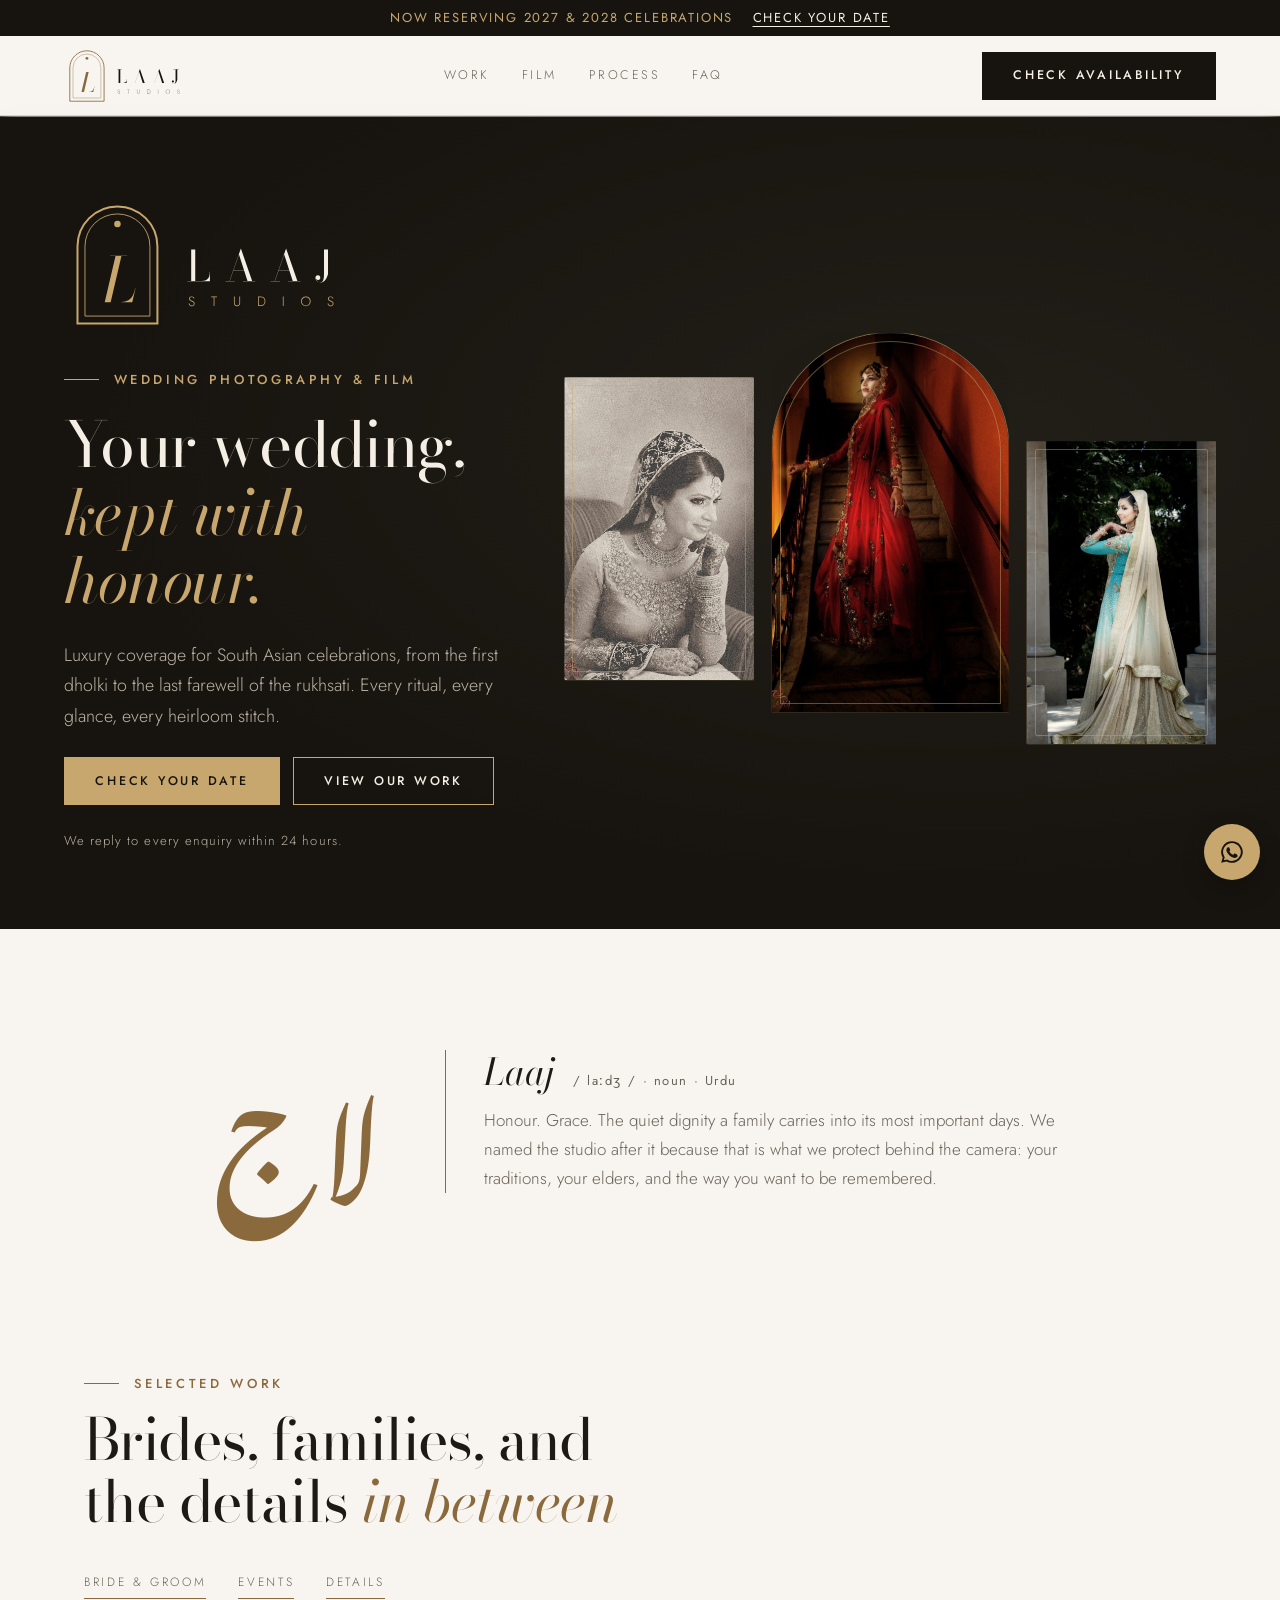
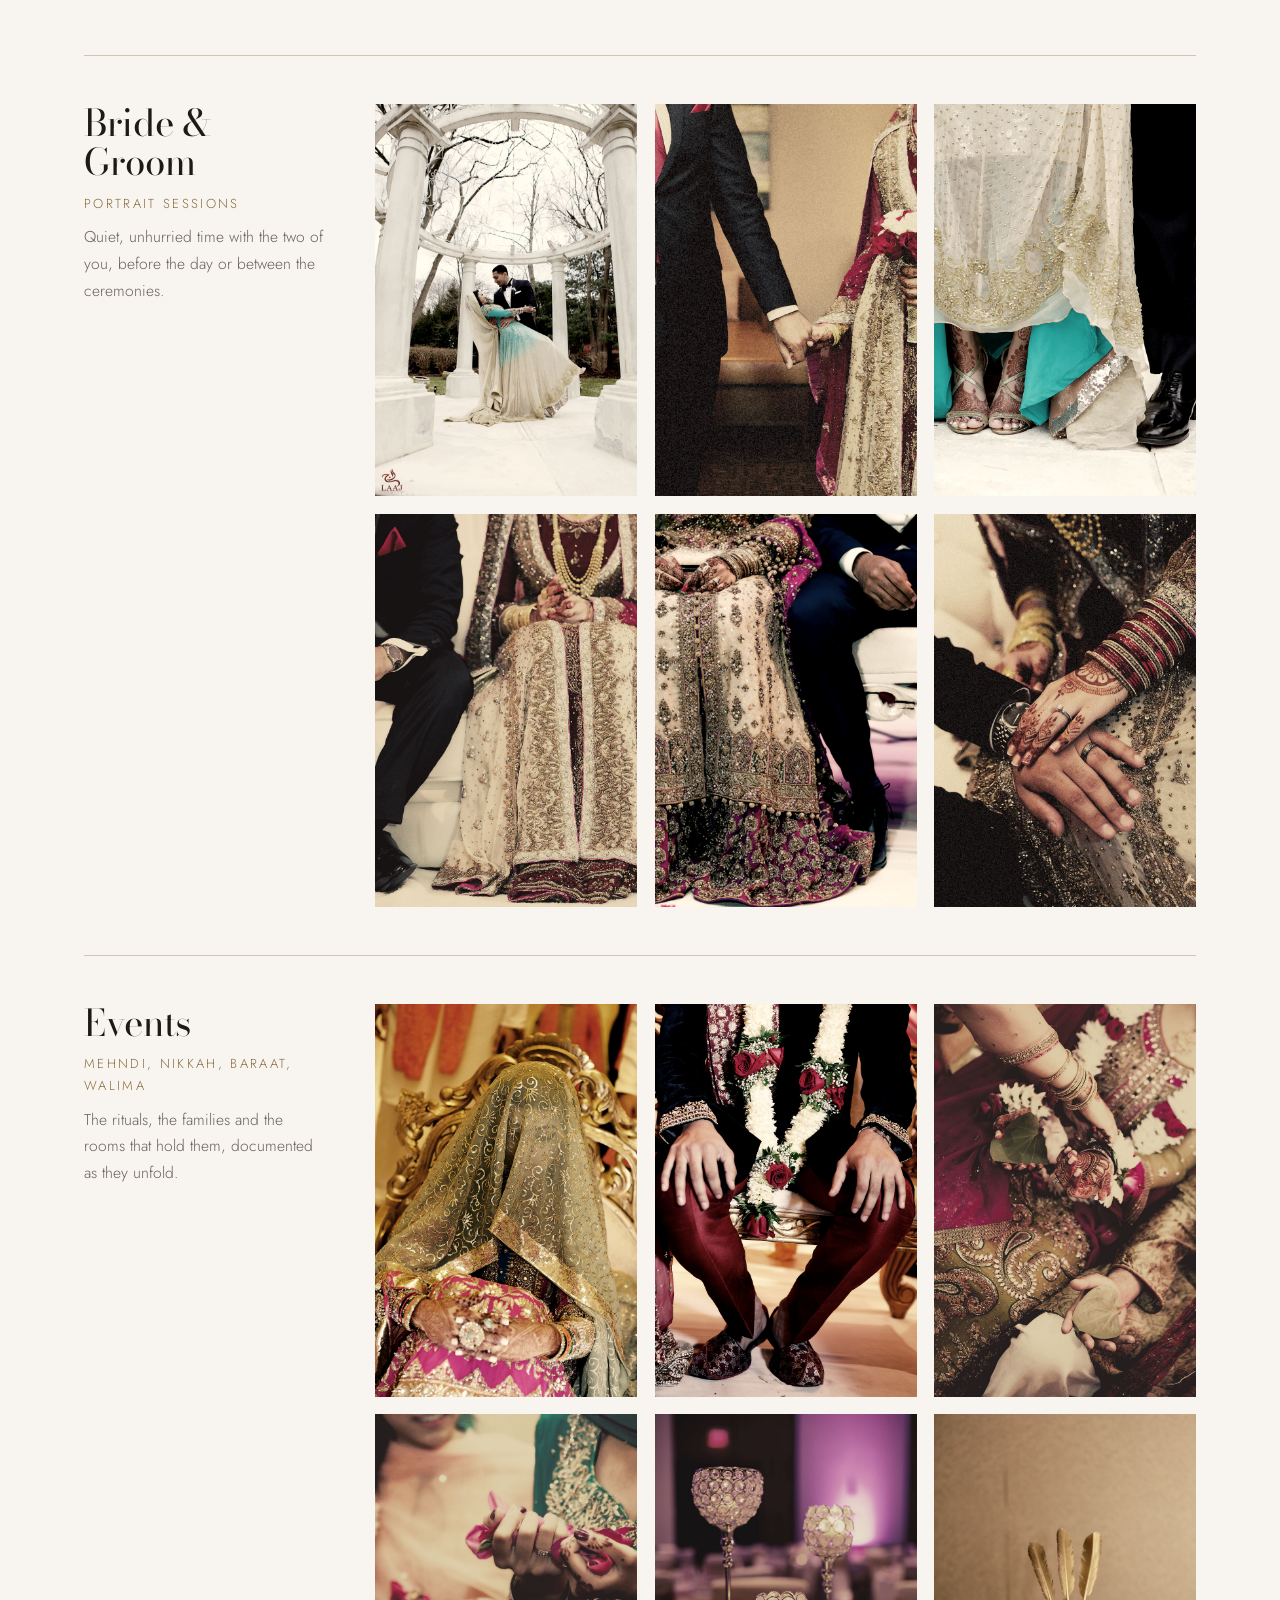
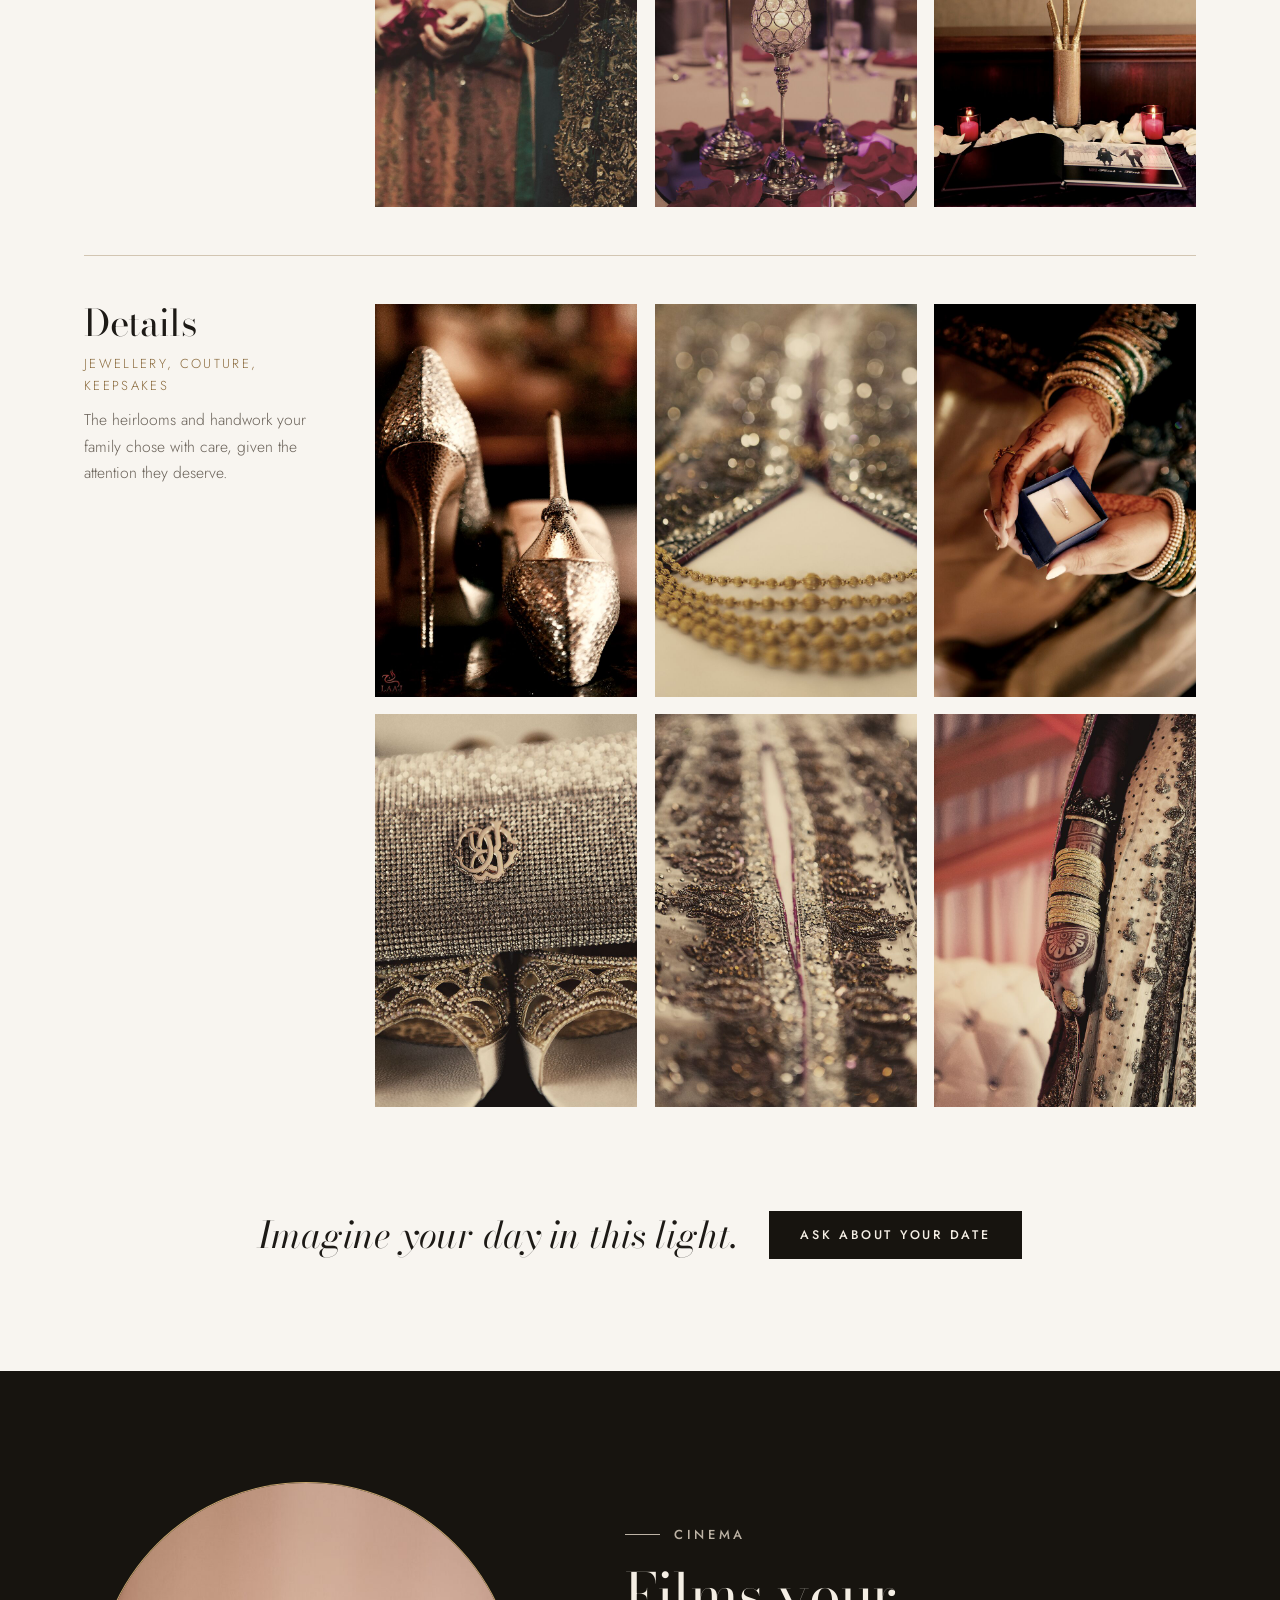
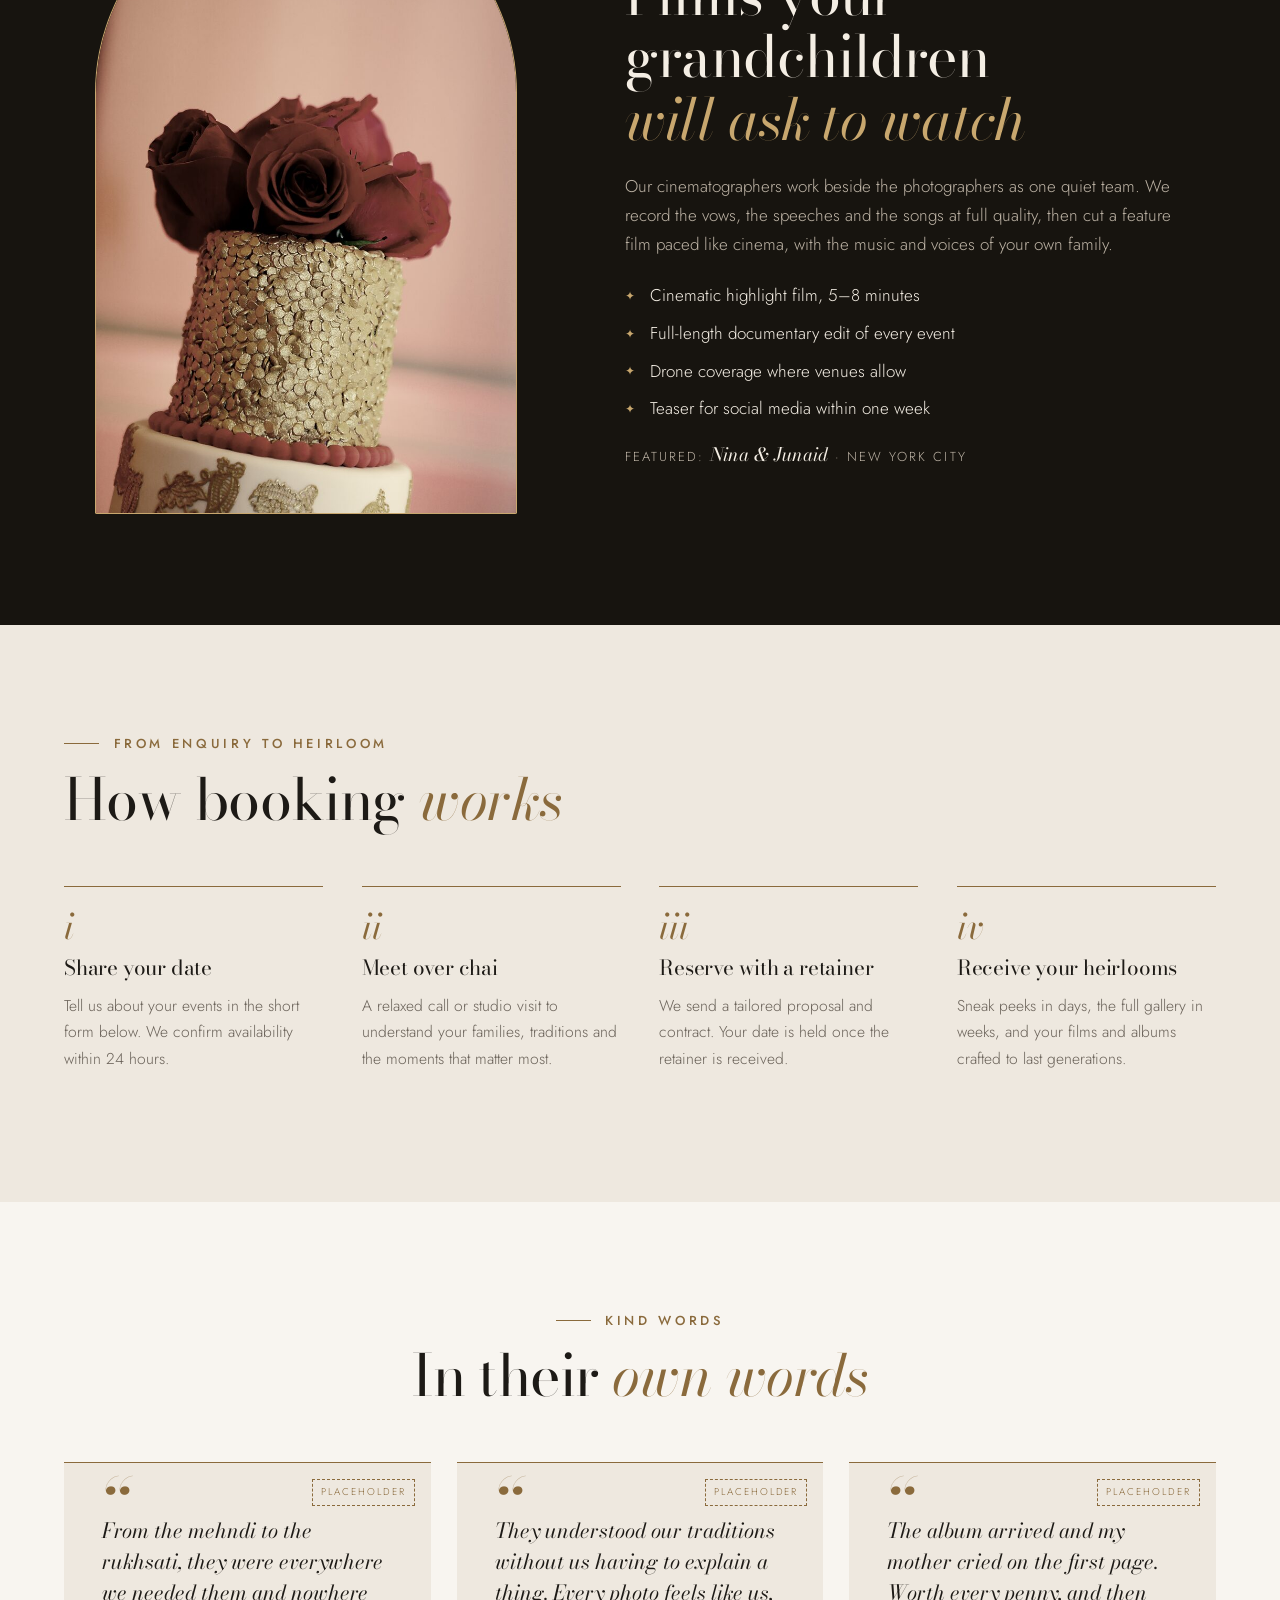
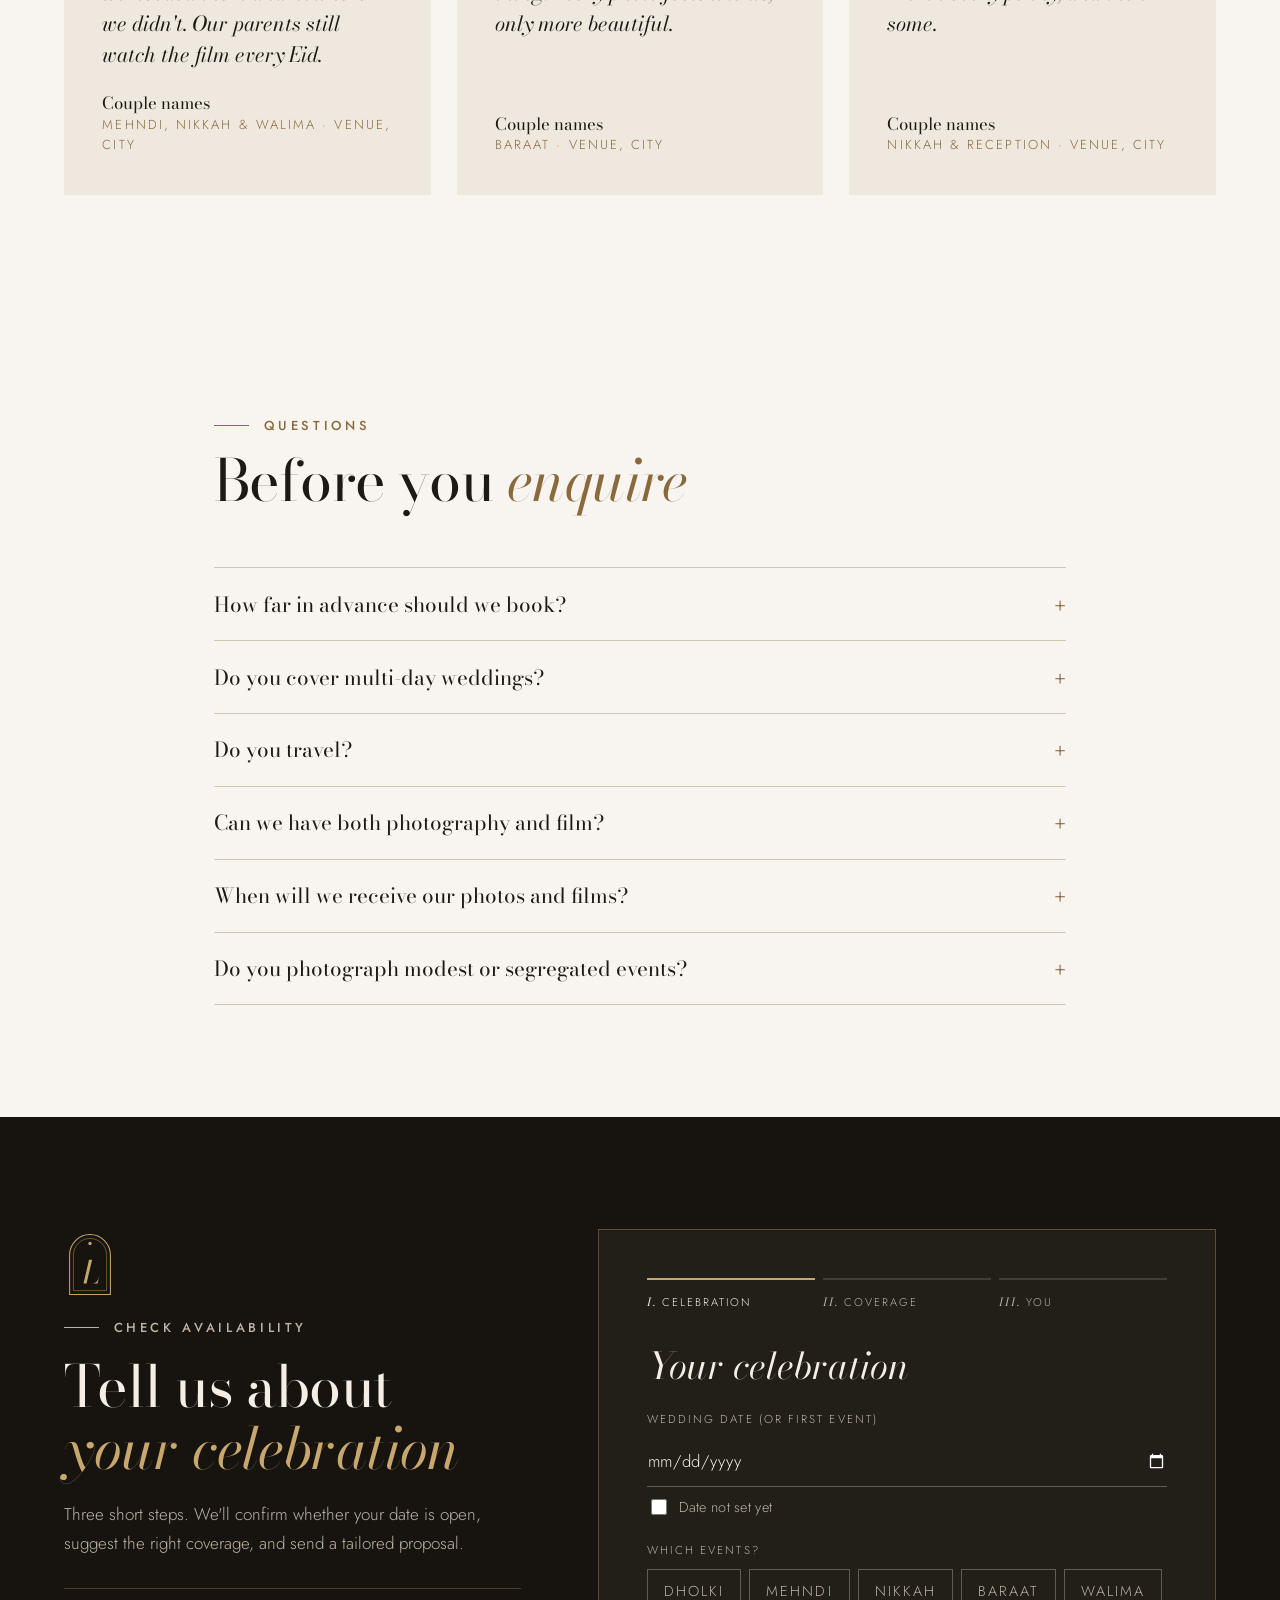
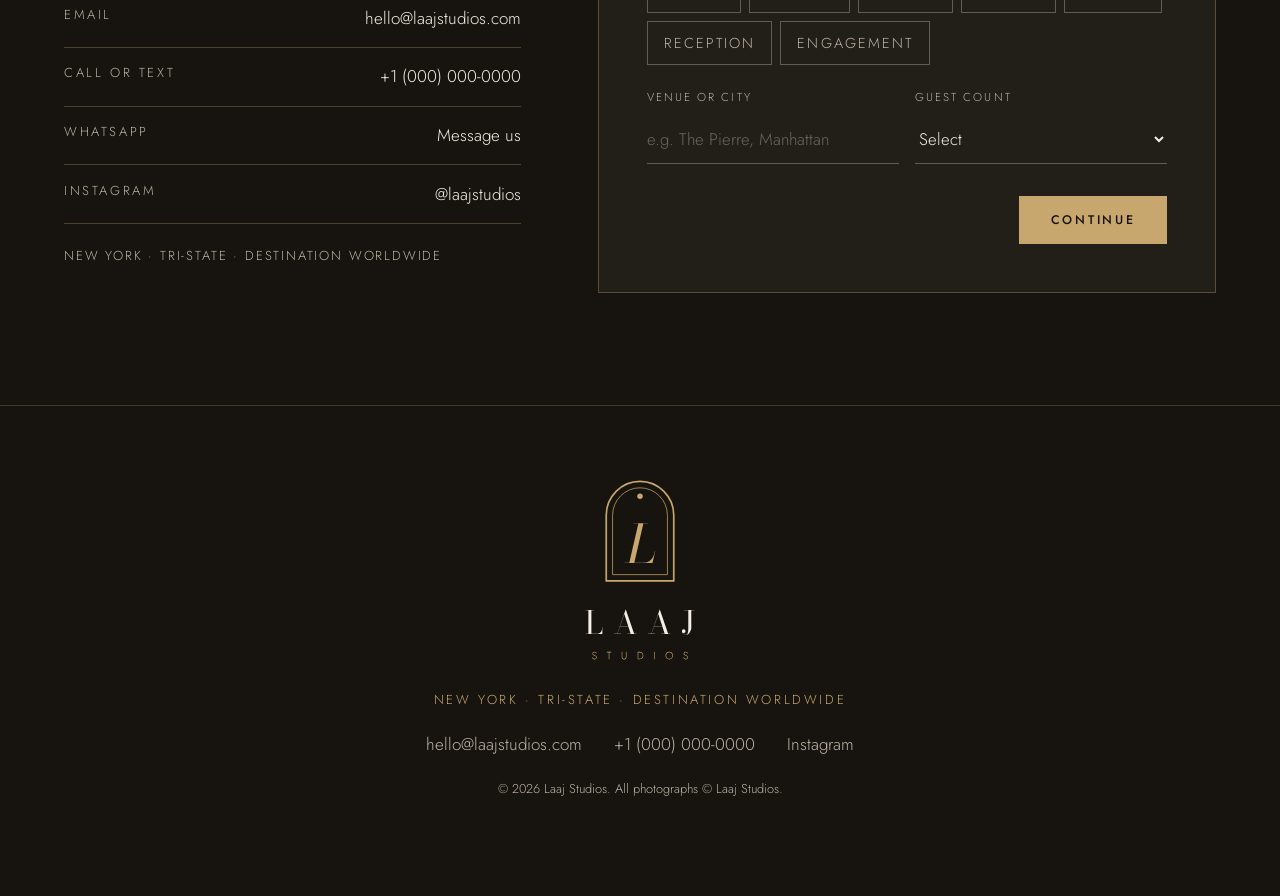
==== commit 11c57df5: "Hero: feature the arch-monogram logo above the headline Co-Authored-By: Claude Opus 5.5 <noreply@ant" ====
--- a/index.html
+++ b/index.html
@@ -39,6 +39,7 @@
 <!-- HERO -->
 <section class="hero">
   <div class="hero__text">
+    <img class="hero__logo" src="images/logo-horizontal-dark.svg" alt="Laaj Studios" width="300" height="104">
     <p class="eyebrow eyebrow--gold">Wedding photography &amp; film</p>
     <h1>Your wedding,<br><em>kept with honour.</em></h1>
     <p class="hero__lede">Luxury coverage for South Asian celebrations, from the first dholki to the last farewell of the rukhsati. Every ritual, every glance, every heirloom stitch.</p>
--- a/css/styles.css
+++ b/css/styles.css
@@ -115,6 +115,7 @@
   overflow: hidden;
 }
 .hero__text { display: grid; gap: 1.6rem; max-width: 34rem; min-width: 0; }
+.hero__logo { width: clamp(200px, 22vw, 300px); height: auto; margin-bottom: .6rem; }
 .hero h1 { font-size: clamp(2.6rem, 1.2rem + 3.4vw, 4.4rem); }
 .hero h1 em { color: var(--gold); }
 .hero__lede { color: var(--cream-soft); font-size: 1.12rem; max-width: 31rem; }
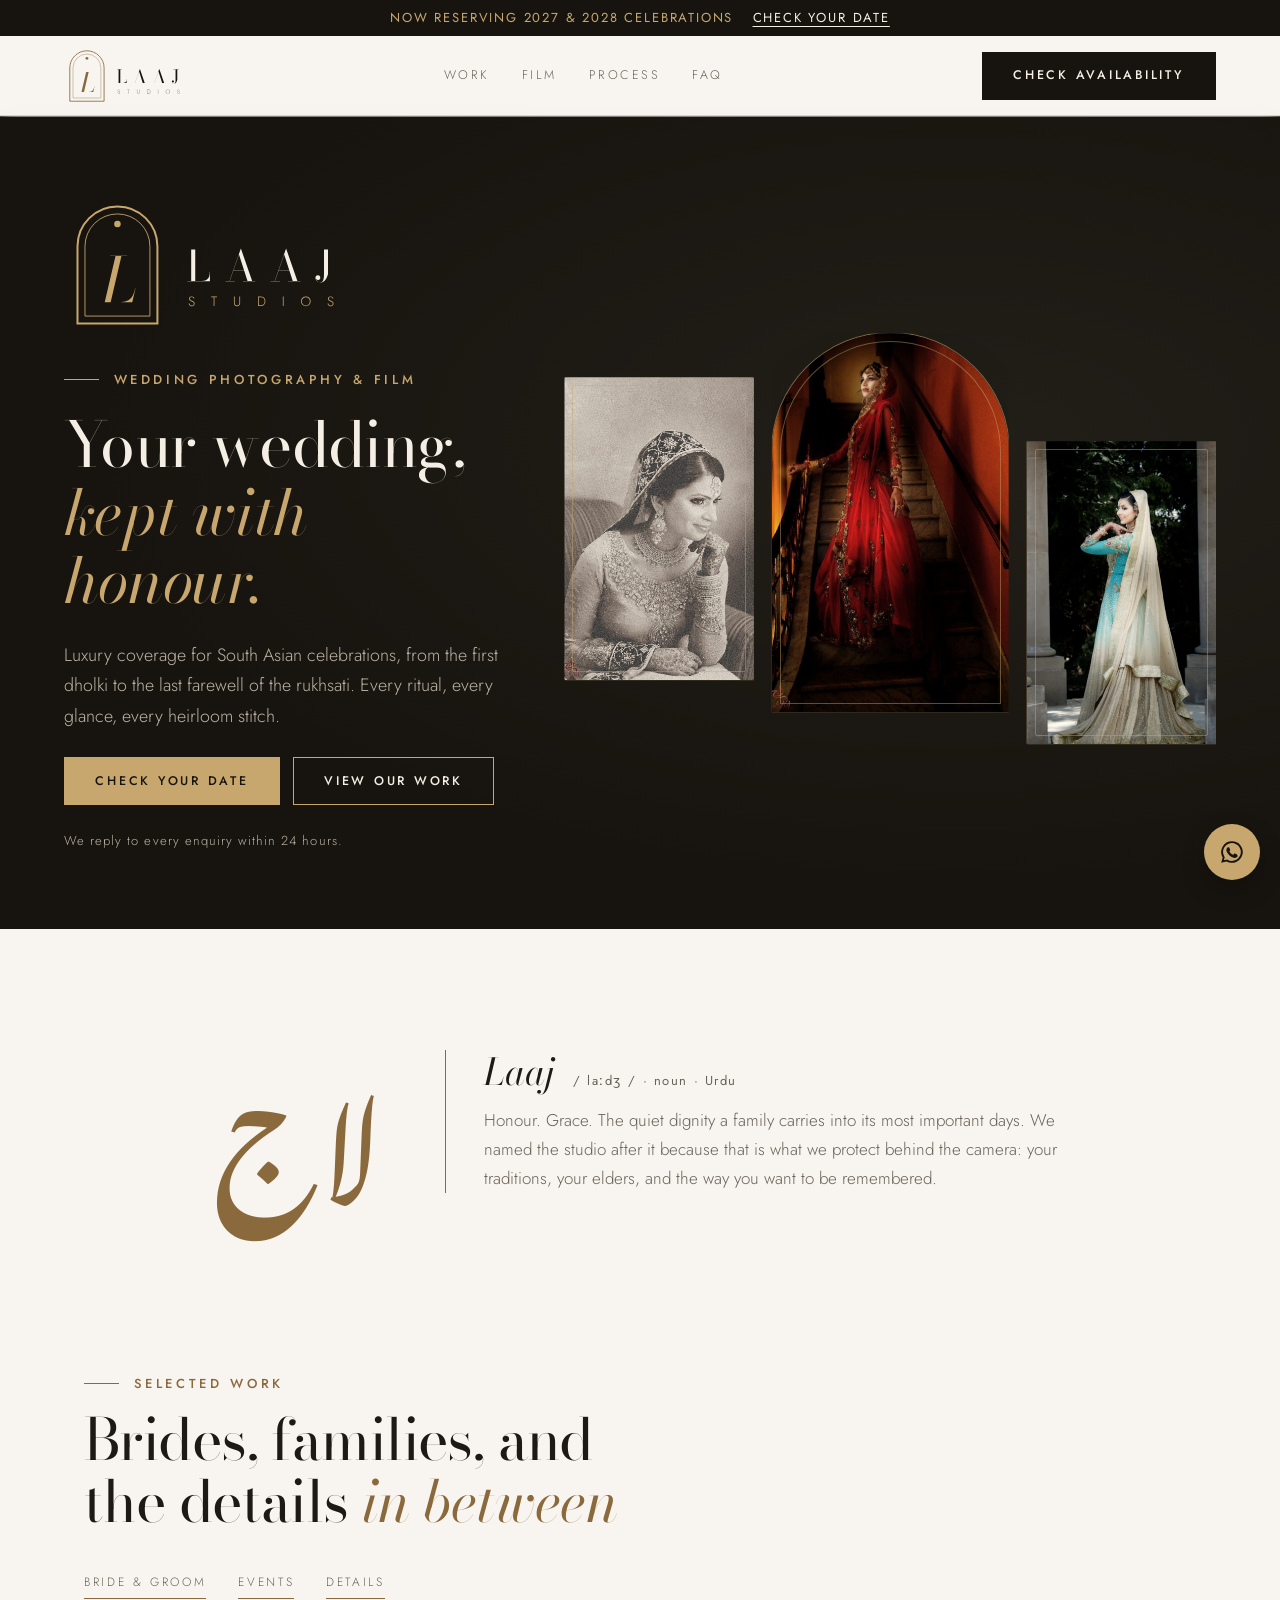
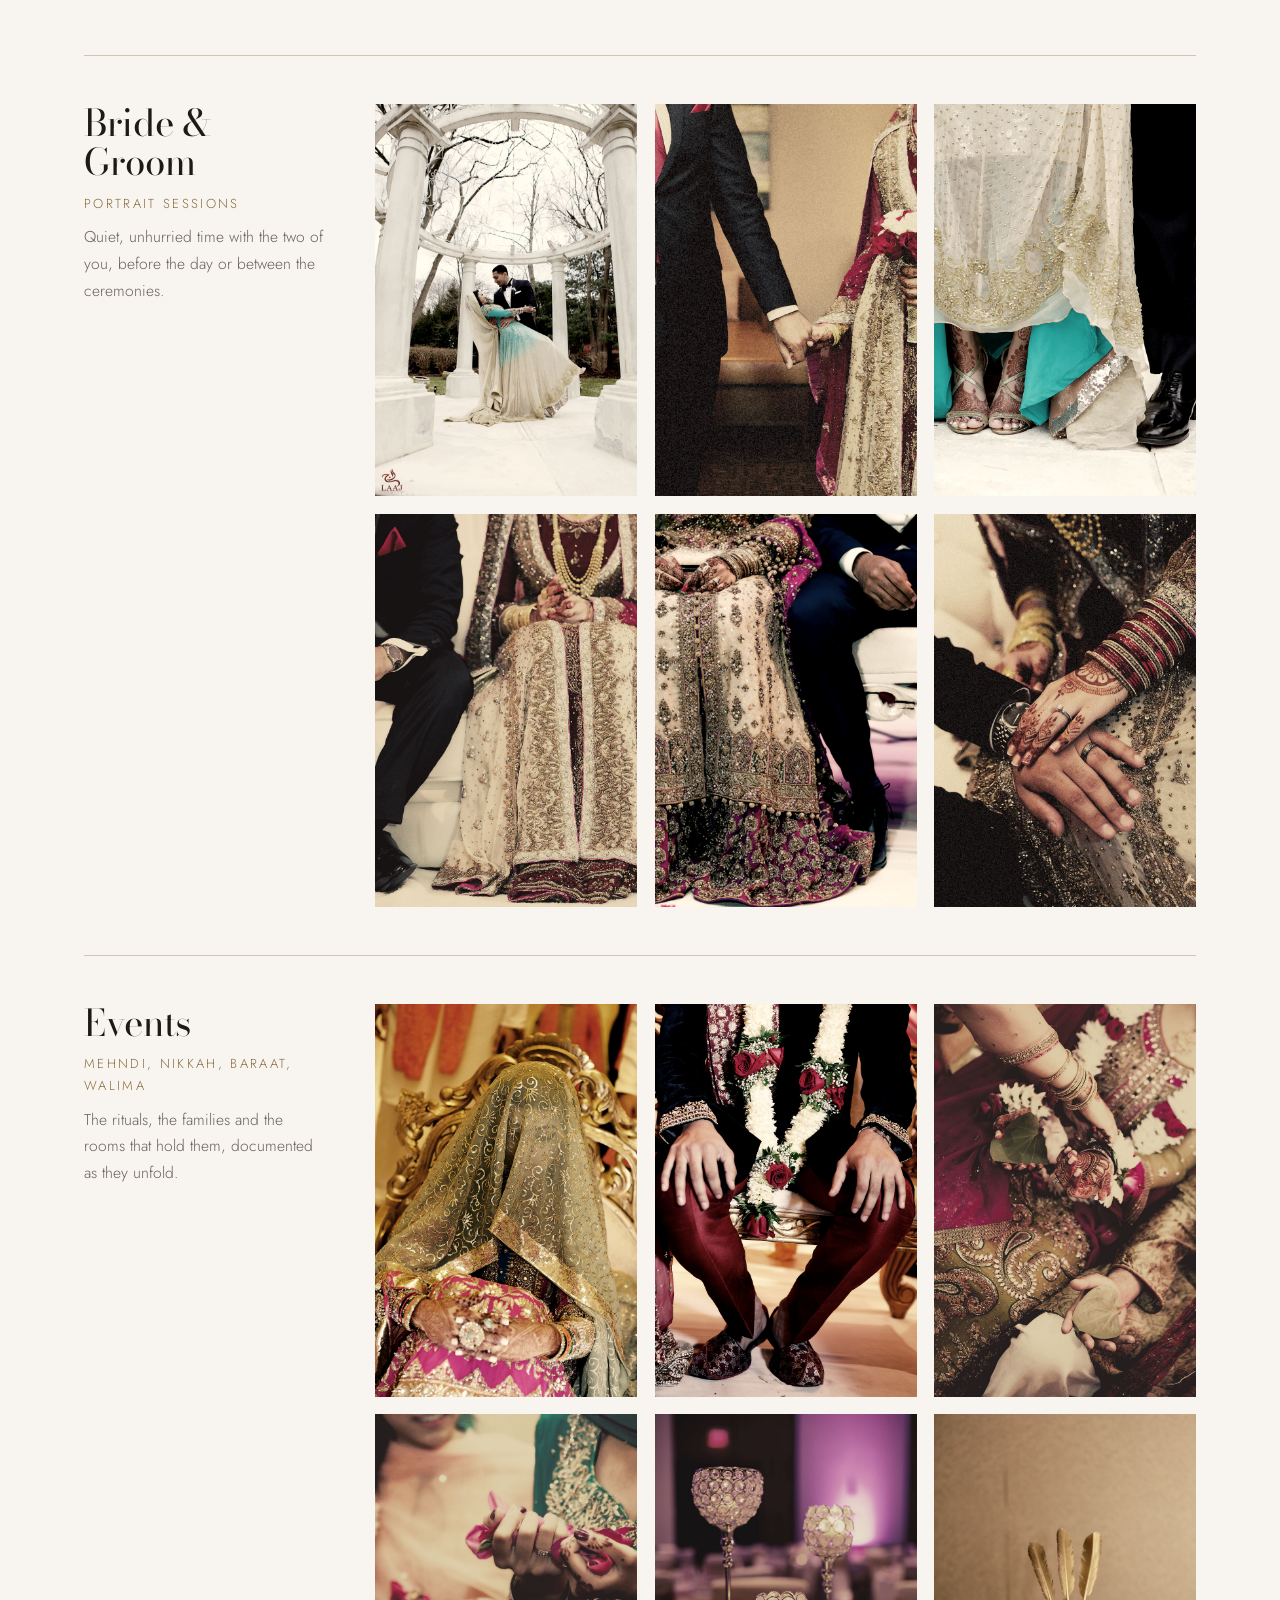
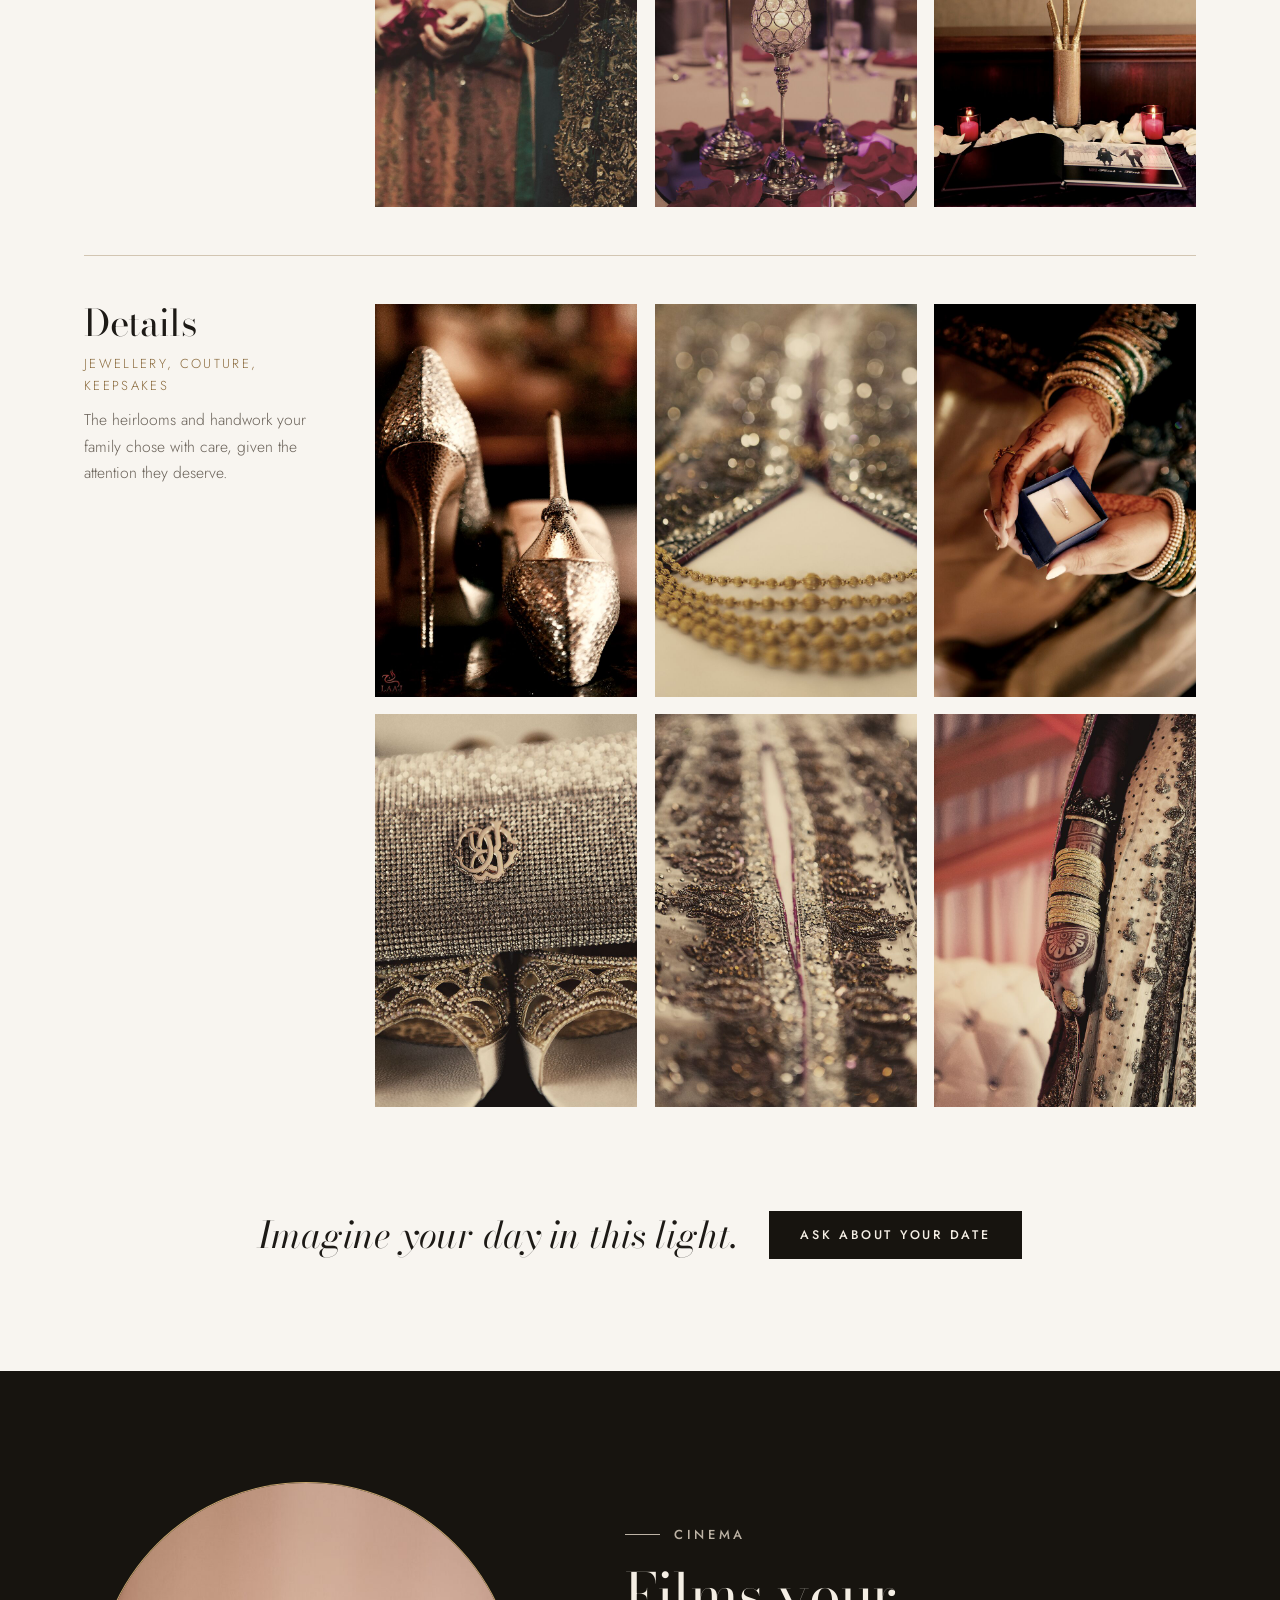
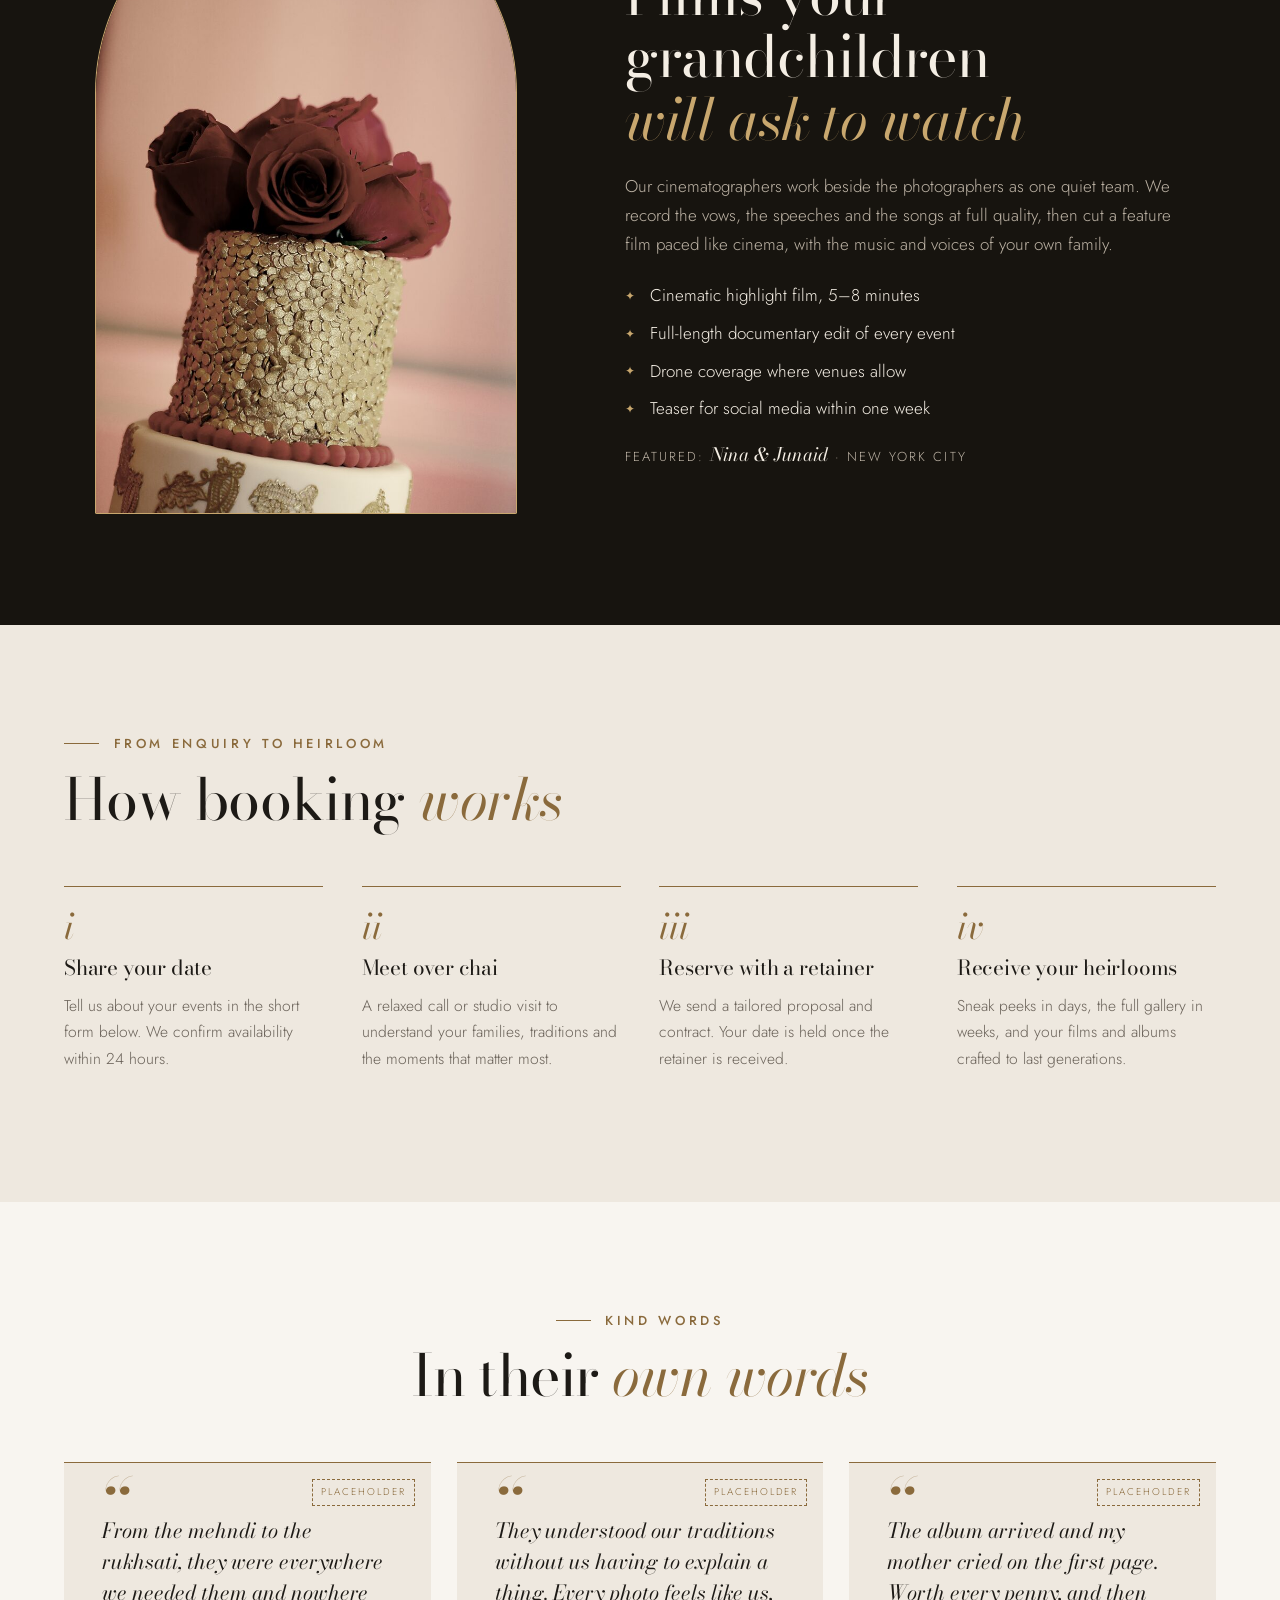
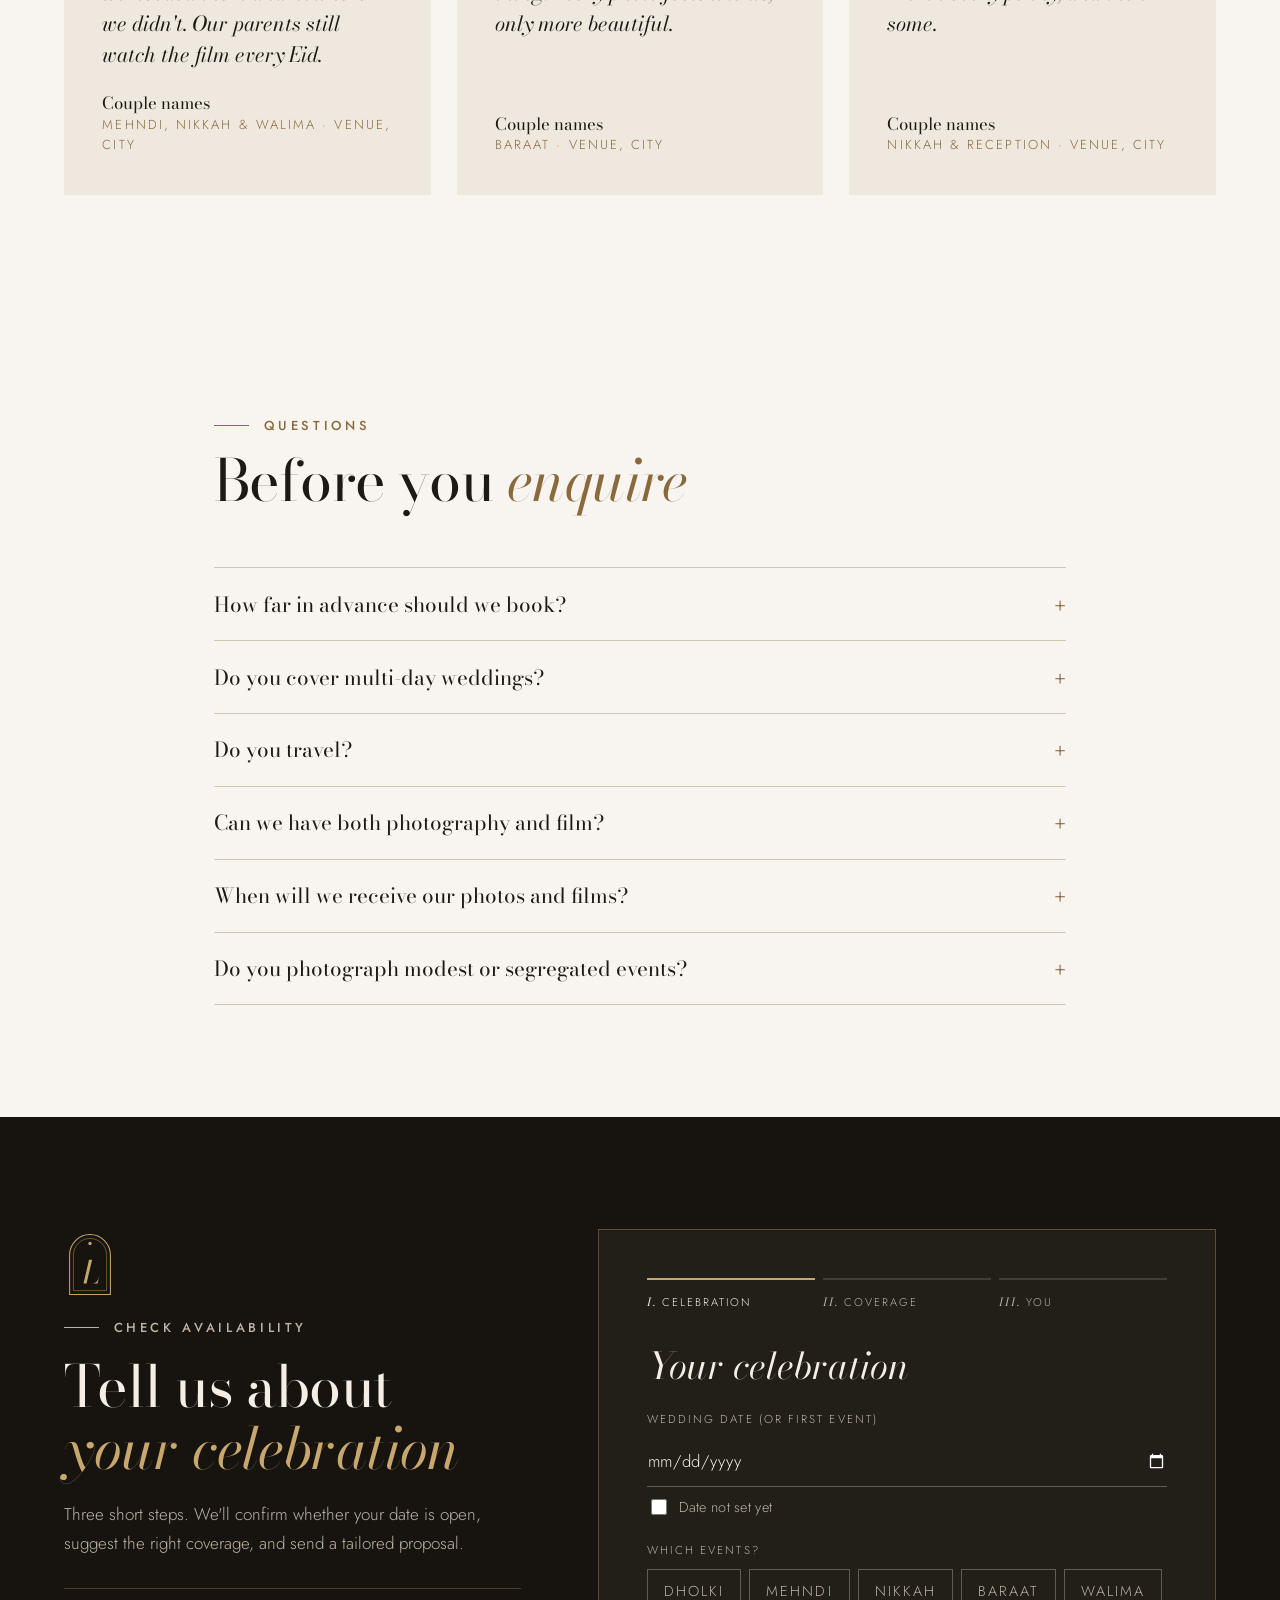
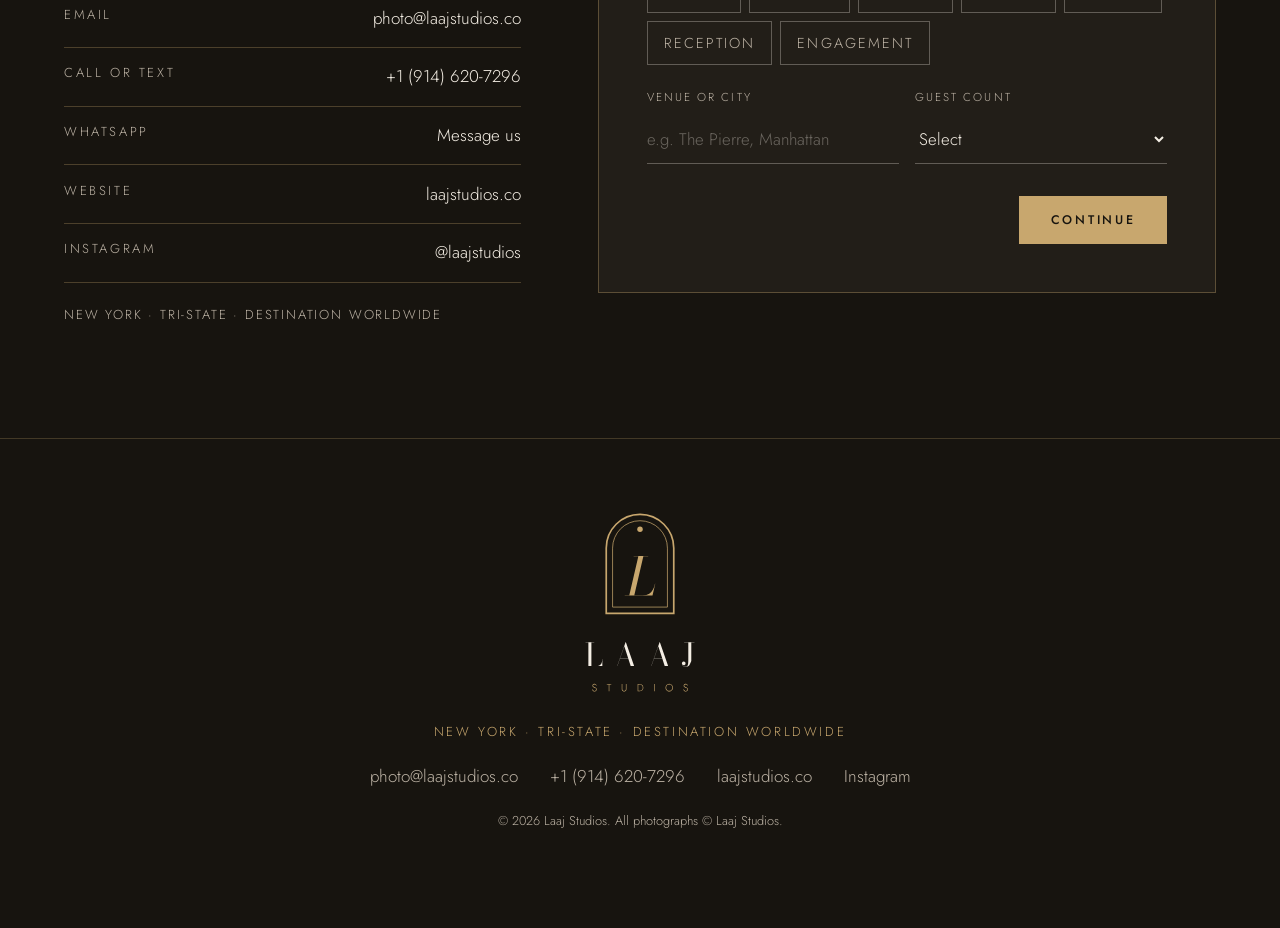
==== commit 875ce38d: "Add real contact details and laajstudios.co domain Email photo@laajstudios.co, phone/text/WhatsApp +" ====
--- a/index.html
+++ b/index.html
@@ -7,13 +7,22 @@
 <meta name="description" content="Laaj Studios — luxury South Asian wedding photography and film. Mehndi, Nikkah, Baraat and Walima, captured with grace. Check your date today.">
 <meta property="og:title" content="Laaj Studios · Wedding Photography & Film">
 <meta property="og:description" content="Luxury South Asian wedding photography and film, from mehndi to walima.">
-<meta property="og:image" content="images/bride-staircase.jpg">
+<meta property="og:image" content="https://laajstudios.co/images/bride-staircase.jpg">
+<meta property="og:url" content="https://laajstudios.co/">
+<meta property="og:type" content="website">
+<link rel="canonical" href="https://laajstudios.co/">
 <link rel="icon" type="image/png" href="images/favicon.png">
 <link rel="apple-touch-icon" href="images/apple-touch-icon.png">
 <link rel="preconnect" href="https://fonts.googleapis.com">
 <link rel="preconnect" href="https://fonts.gstatic.com" crossorigin>
 <link rel="stylesheet" href="https://fonts.googleapis.com/css2?family=Bodoni+Moda:ital,opsz,wght@0,6..96,400;0,6..96,500;1,6..96,400&family=Jost:wght@300;400;500&family=Noto+Nastaliq+Urdu:wght@500&display=swap">
 <link rel="stylesheet" href="css/styles.css">
+<script type="application/ld+json">
+{"@context":"https://schema.org","@type":"ProfessionalService","name":"Laaj Studios",
+ "description":"Luxury South Asian wedding photography and film.","url":"https://laajstudios.co/",
+ "telephone":"+1-914-620-7296","email":"photo@laajstudios.co","image":"https://laajstudios.co/images/bride-staircase.jpg",
+ "areaServed":"New York","sameAs":["https://www.instagram.com/laajstudios/"]}
+</script>
 </head>
 <body>
 
@@ -212,9 +221,10 @@
     <h2>Tell us about <em>your celebration</em></h2>
     <p>Three short steps. We'll confirm whether your date is open, suggest the right coverage, and send a tailored proposal.</p>
     <ul class="contact-list">
-      <li><span>Email</span><a data-cfg="email" data-cfg-href="mailto" href="mailto:hello@laajstudios.com">hello@laajstudios.com</a></li>
-      <li><span>Call or text</span><a data-cfg="phoneDisplay" data-cfg-href="tel" href="#">+1 (000) 000-0000</a></li>
+      <li><span>Email</span><a data-cfg="email" data-cfg-href="mailto" href="mailto:photo@laajstudios.co">photo@laajstudios.co</a></li>
+      <li><span>Call or text</span><a data-cfg="phoneDisplay" data-cfg-href="tel" href="tel:+19146207296">+1 (914) 620-7296</a></li>
       <li><span>WhatsApp</span><a data-cfg-href="whatsapp" href="#" target="_blank" rel="noopener">Message us</a></li>
+      <li><span>Website</span><a href="https://laajstudios.co" target="_blank" rel="noopener">laajstudios.co</a></li>
       <li><span>Instagram</span><a data-cfg-href="instagram" href="https://www.instagram.com/laajstudios/" target="_blank" rel="noopener">@laajstudios</a></li>
     </ul>
     <p class="enquire__area" data-cfg="serviceArea">New York · Tri-State · Destination worldwide</p>
@@ -357,9 +367,10 @@
   <img src="images/logo-stacked-dark.svg" alt="Laaj Studios" width="140" height="215" class="footer__logo">
   <p class="footer__area" data-cfg="serviceArea">New York · Tri-State · Destination worldwide</p>
   <p class="footer__links">
-    <a data-cfg="email" data-cfg-href="mailto" href="mailto:hello@laajstudios.com">hello@laajstudios.com</a>
-    <a data-cfg="phoneDisplay" data-cfg-href="tel" href="#">+1 (000) 000-0000</a>
-    <a data-cfg-href="instagram" href="#" target="_blank" rel="noopener" hidden>Instagram</a>
+    <a data-cfg="email" data-cfg-href="mailto" href="mailto:photo@laajstudios.co">photo@laajstudios.co</a>
+    <a data-cfg="phoneDisplay" data-cfg-href="tel" href="tel:+19146207296">+1 (914) 620-7296</a>
+    <a href="https://laajstudios.co">laajstudios.co</a>
+    <a data-cfg-href="instagram" href="https://www.instagram.com/laajstudios/" target="_blank" rel="noopener">Instagram</a>
   </p>
   <p class="footer__copy">© <span id="year">2026</span> Laaj Studios. All photographs © Laaj Studios.</p>
 </footer>
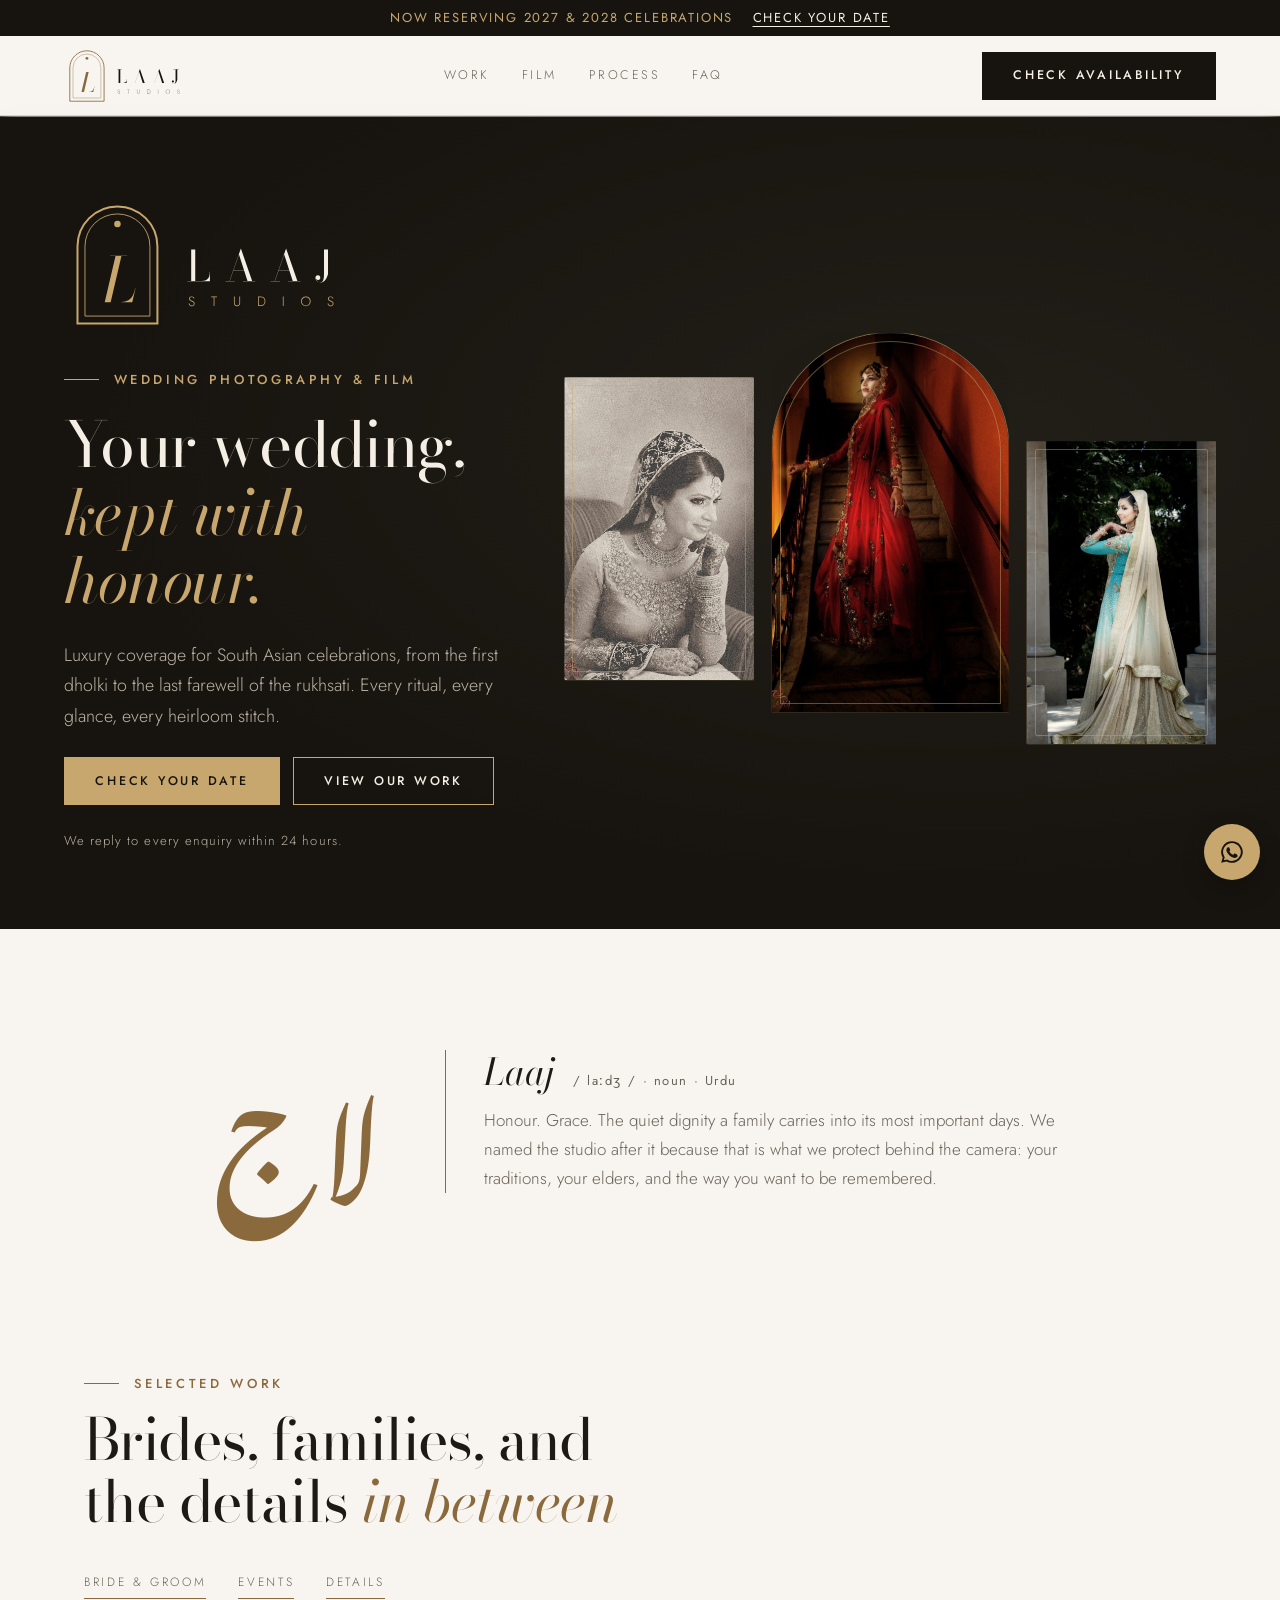
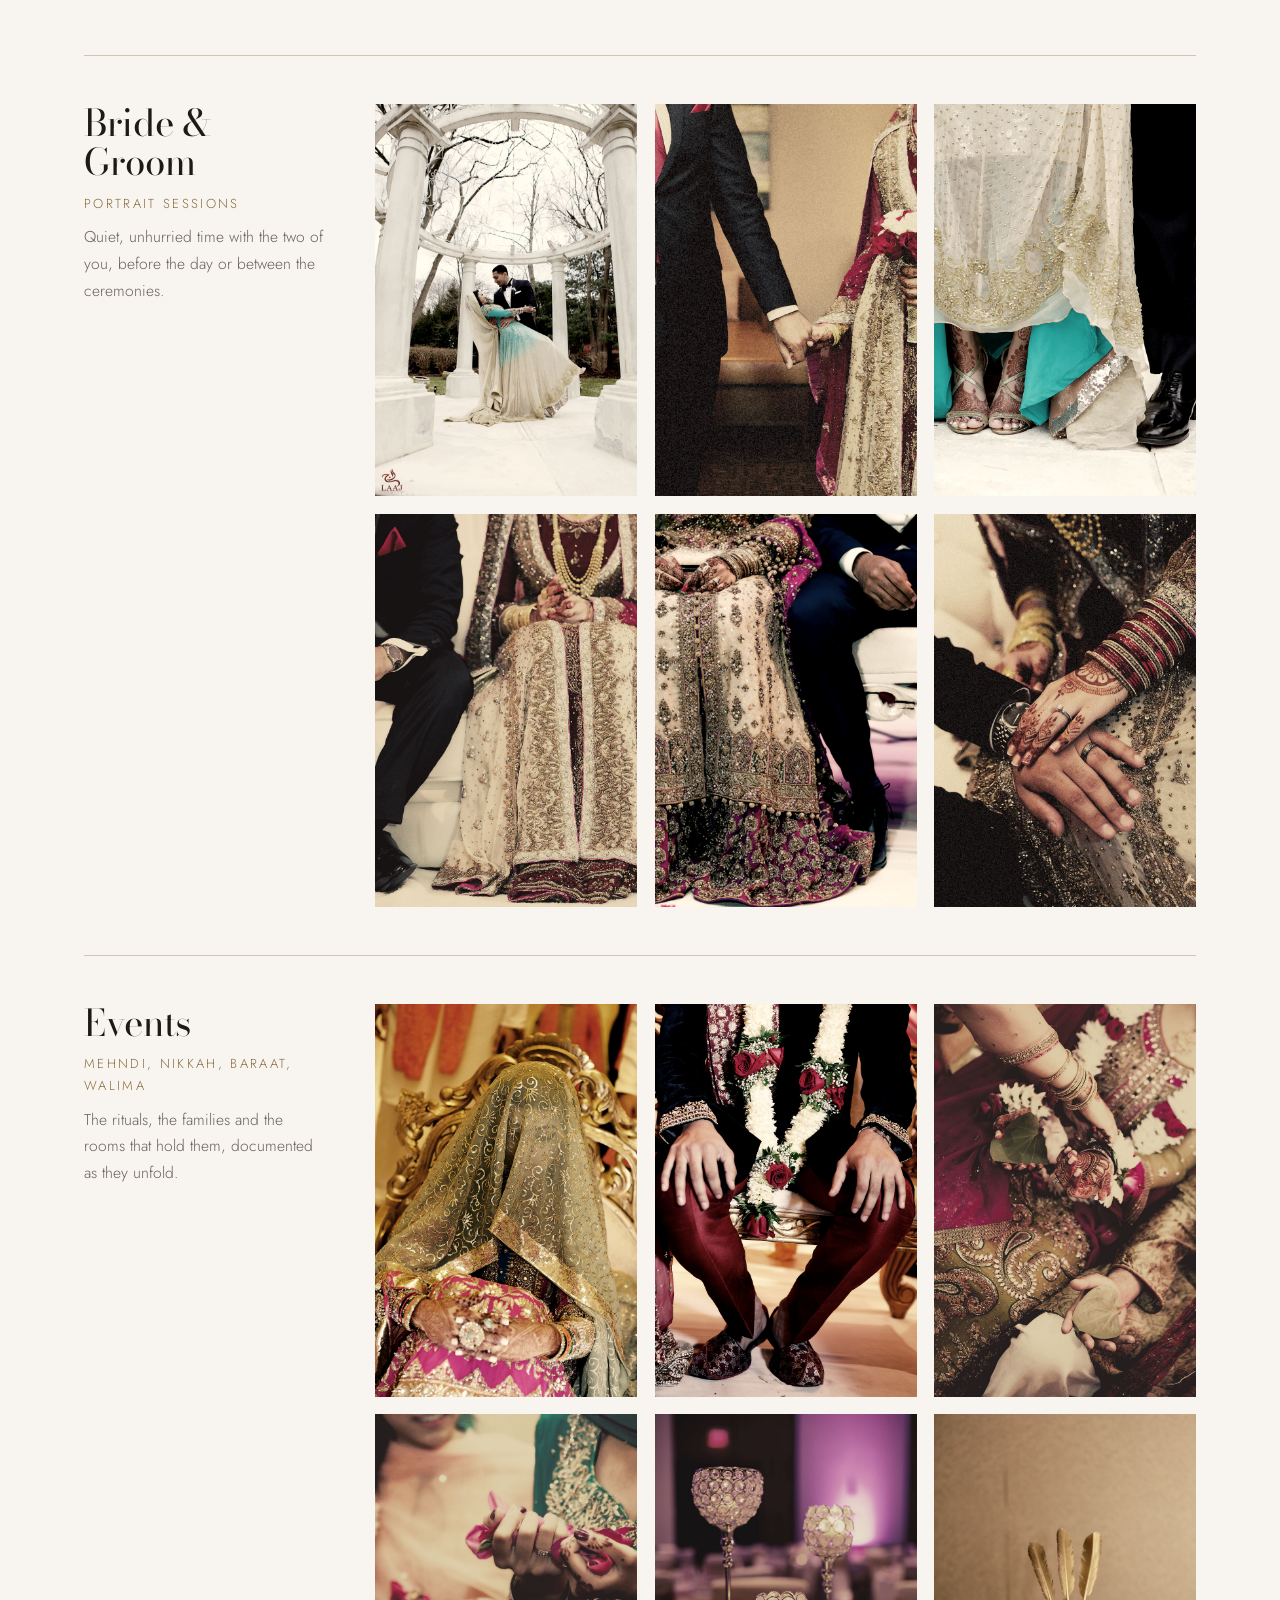
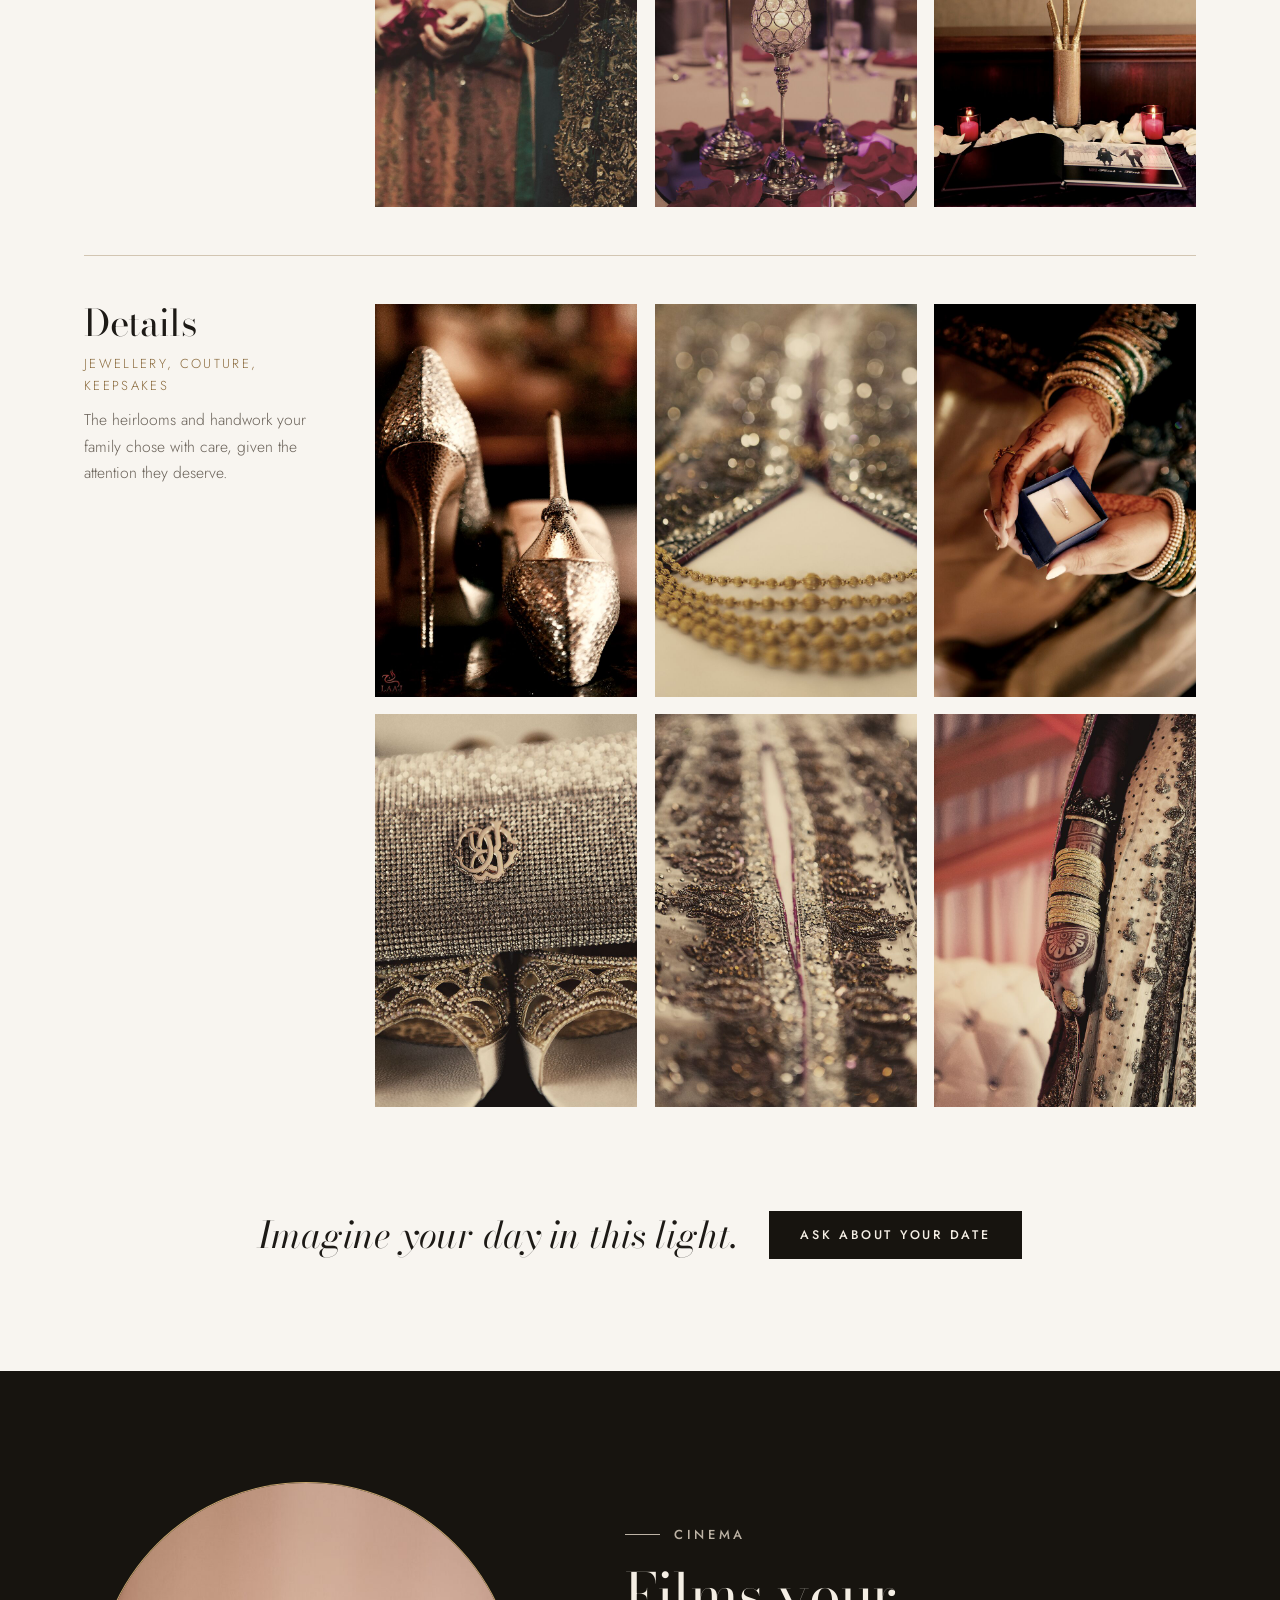
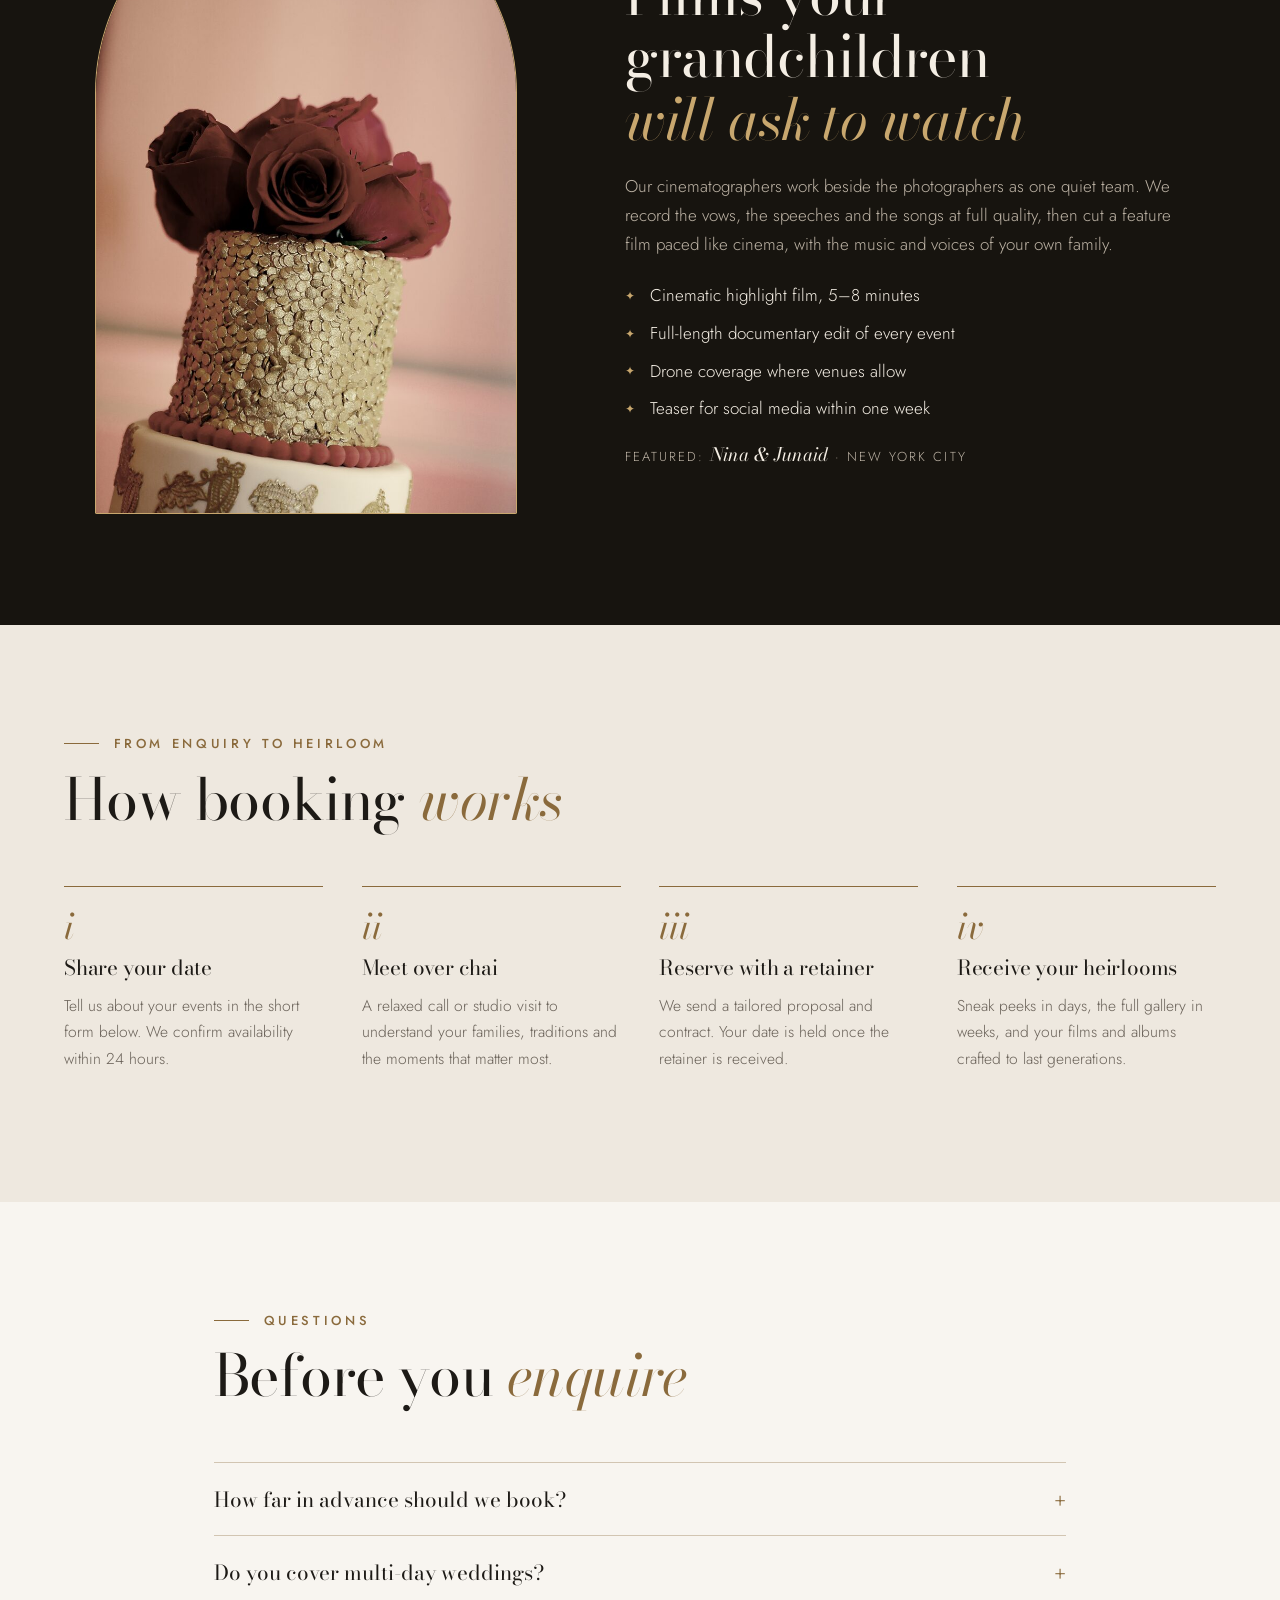
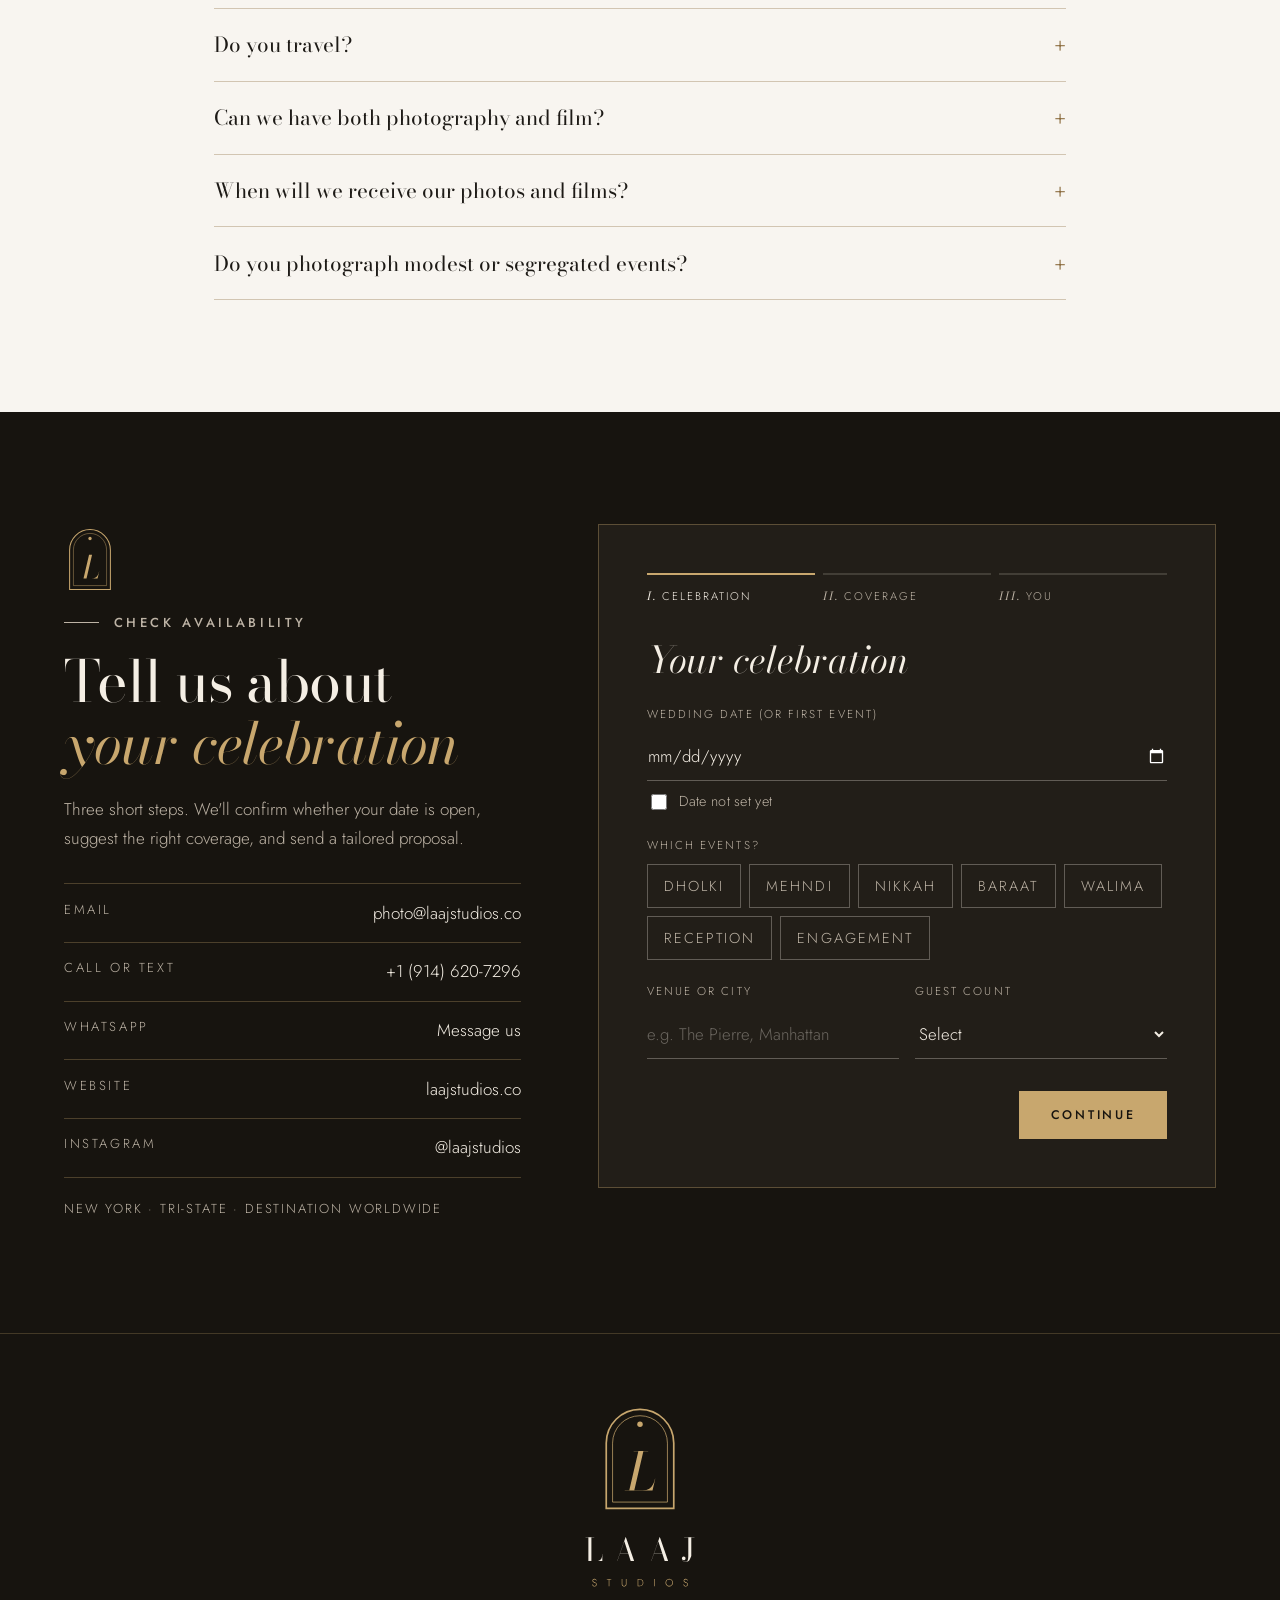
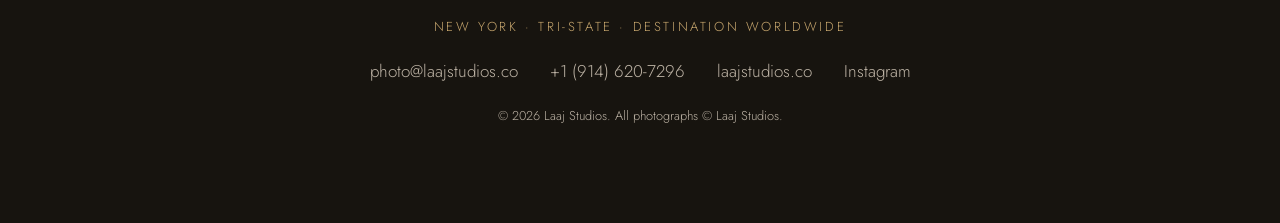
==== commit fa1b6188: "Remove testimonials section Co-Authored-By: Claude Opus 5.5 <noreply@anthropic.com> Claude-Session: " ====
--- a/index.html
+++ b/index.html
@@ -170,15 +170,6 @@
   </ol>
 </section>
 
-<!-- TESTIMONIALS (filled from js/config.js; hidden until real quotes are added) -->
-<section class="words" id="words" hidden>
-  <div class="section-head section-head--centre">
-    <p class="eyebrow">Kind words</p>
-    <h2>In their <em>own words</em></h2>
-  </div>
-  <div class="words__list"></div>
-</section>
-
 <!-- FAQ -->
 <section class="faq" id="faq">
   <div class="section-head">
--- a/css/styles.css
+++ b/css/styles.css
@@ -201,20 +201,6 @@
 .steps__n { font: italic 400 2.2rem/1 var(--f-display); color: var(--accent); }
 .steps h3 { font-size: var(--step-1); }
 .steps p { color: var(--ink-soft); font-size: .98rem; }
-
-/* Testimonials */
-.words { padding: clamp(4rem, 9vw, 7rem) var(--gutter); background: var(--pearl); }
-.words__list { display: grid; grid-template-columns: repeat(3, minmax(0, 1fr)); gap: clamp(1rem, 2vw, 1.6rem); max-width: var(--max); margin: 0 auto; }
-.words blockquote {
-  margin: 0; position: relative; display: flex; flex-direction: column; gap: 1.4rem;
-  padding: clamp(2.6rem, 4vw, 3.4rem) clamp(1.6rem, 3vw, 2.4rem) clamp(1.8rem, 3vw, 2.4rem);
-  background: var(--sand); border-top: 1px solid var(--gold-deep);
-}
-.words blockquote::before { content: "\201C"; position: absolute; top: .4rem; left: clamp(1.2rem, 2.6vw, 2rem); font: italic 400 4.5rem/1 var(--f-display); color: var(--accent); }
-.words blockquote p { font: italic 400 var(--step-1)/1.5 var(--f-display); margin-bottom: auto; }
-.words cite { font-style: normal; font-size: var(--step--1); letter-spacing: .16em; text-transform: uppercase; color: var(--gold-deep); line-height: 1.6; }
-.words cite strong { display: block; font: 400 1.05rem/1.3 var(--f-display); letter-spacing: 0; text-transform: none; color: var(--ink); }
-.words__tag { position: absolute; top: 1rem; right: 1rem; font-size: .62rem; letter-spacing: .2em; text-transform: uppercase; color: var(--accent); border: 1px dashed var(--accent); padding: .25rem .5rem; }
 
 /* FAQ */
 .faq { padding: clamp(4rem, 9vw, 7rem) var(--gutter); max-width: 980px; margin: 0 auto; }
@@ -320,7 +306,6 @@
   .film, .enquire { grid-template-columns: 1fr; }
   .portfolio { grid-template-columns: 1fr; }
   .portfolio__head { position: static; }
-  .words__list { grid-template-columns: 1fr; max-width: 560px; }
   .steps { grid-template-columns: repeat(2, minmax(0, 1fr)); }
 }
 @media (max-width: 640px) {
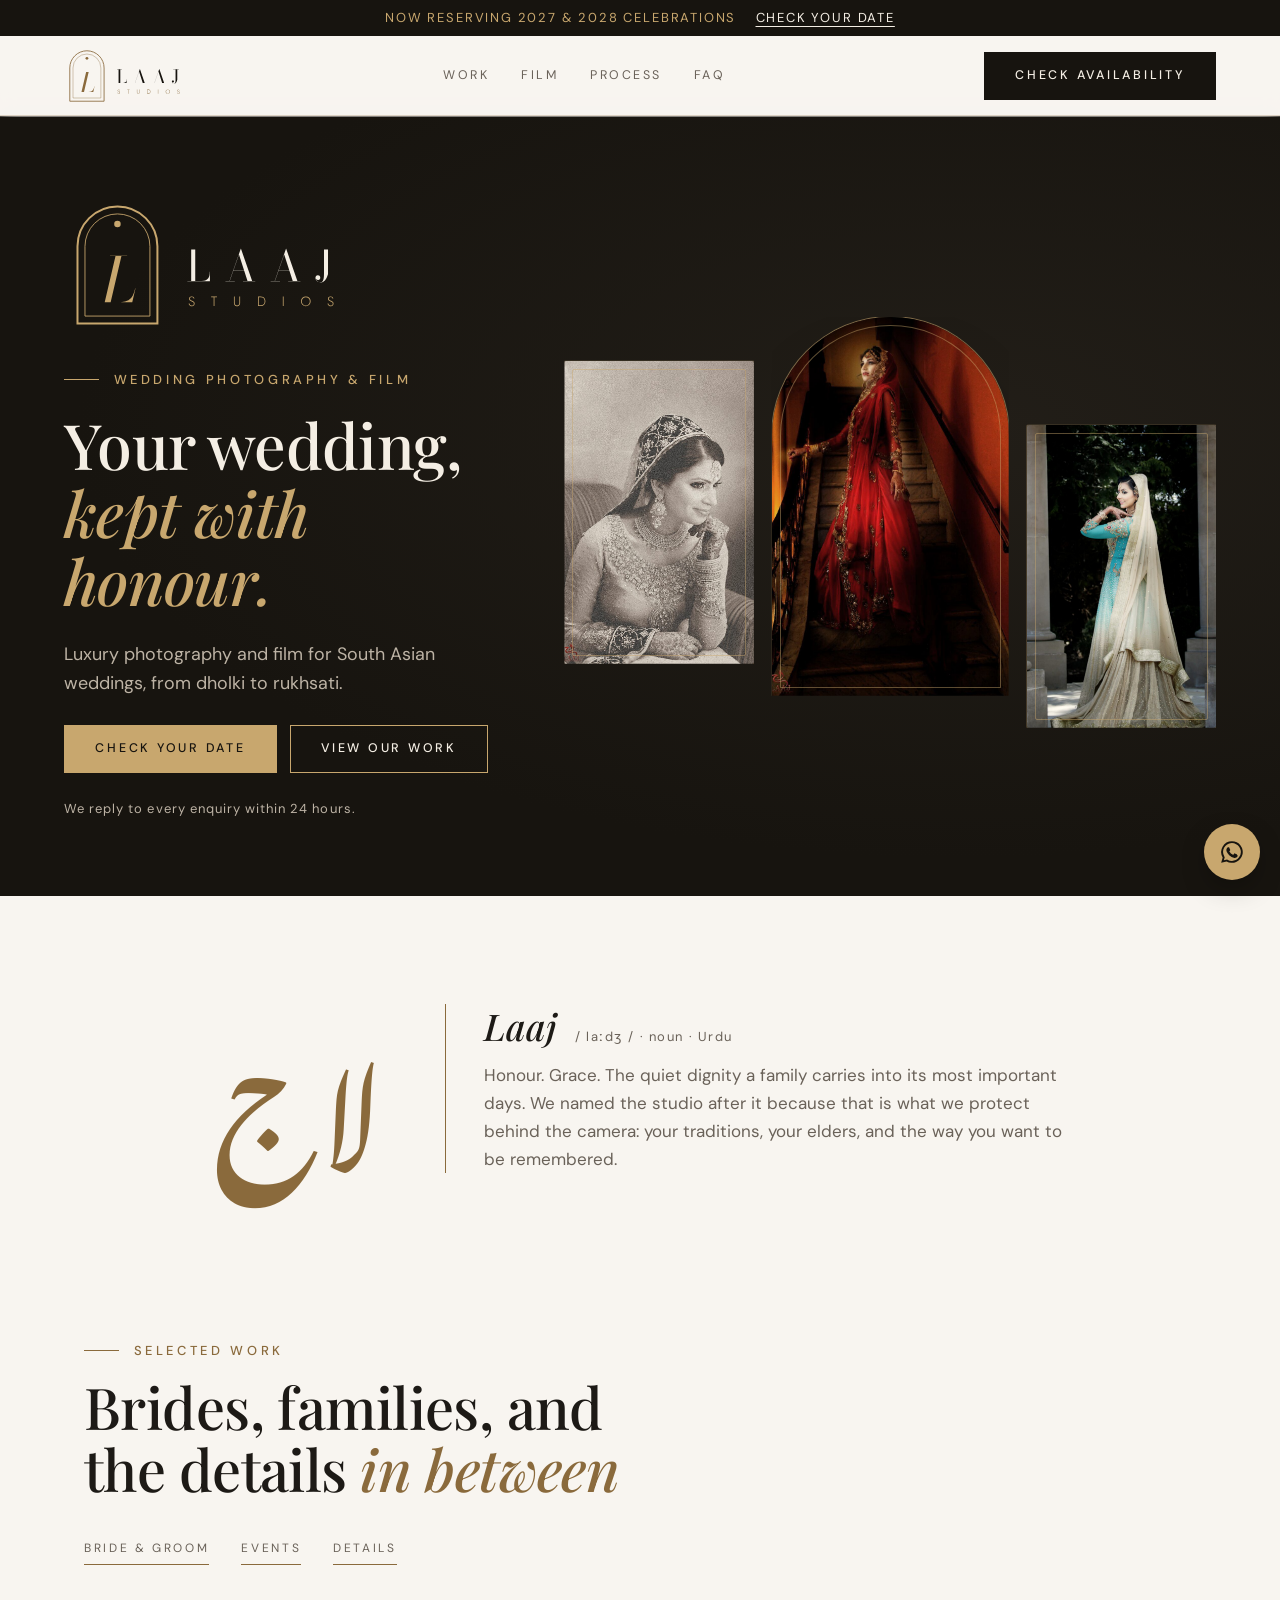
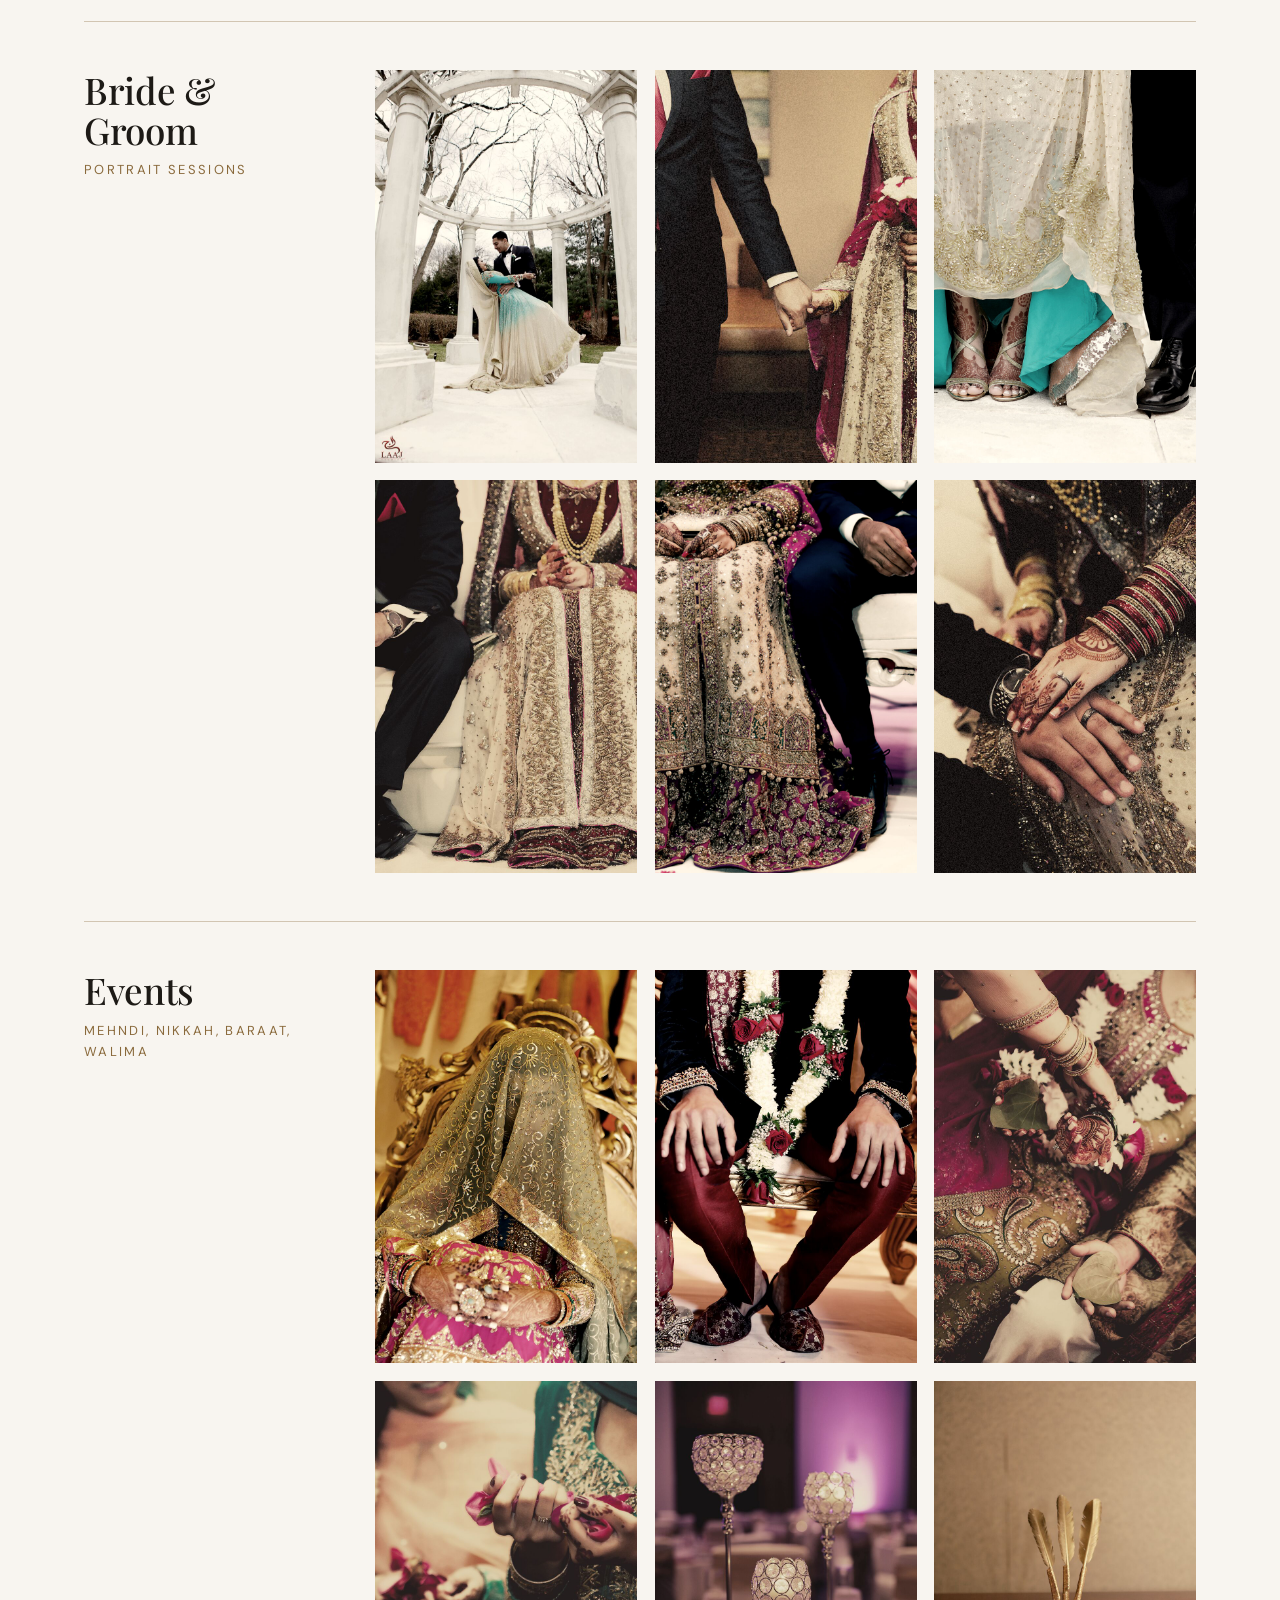
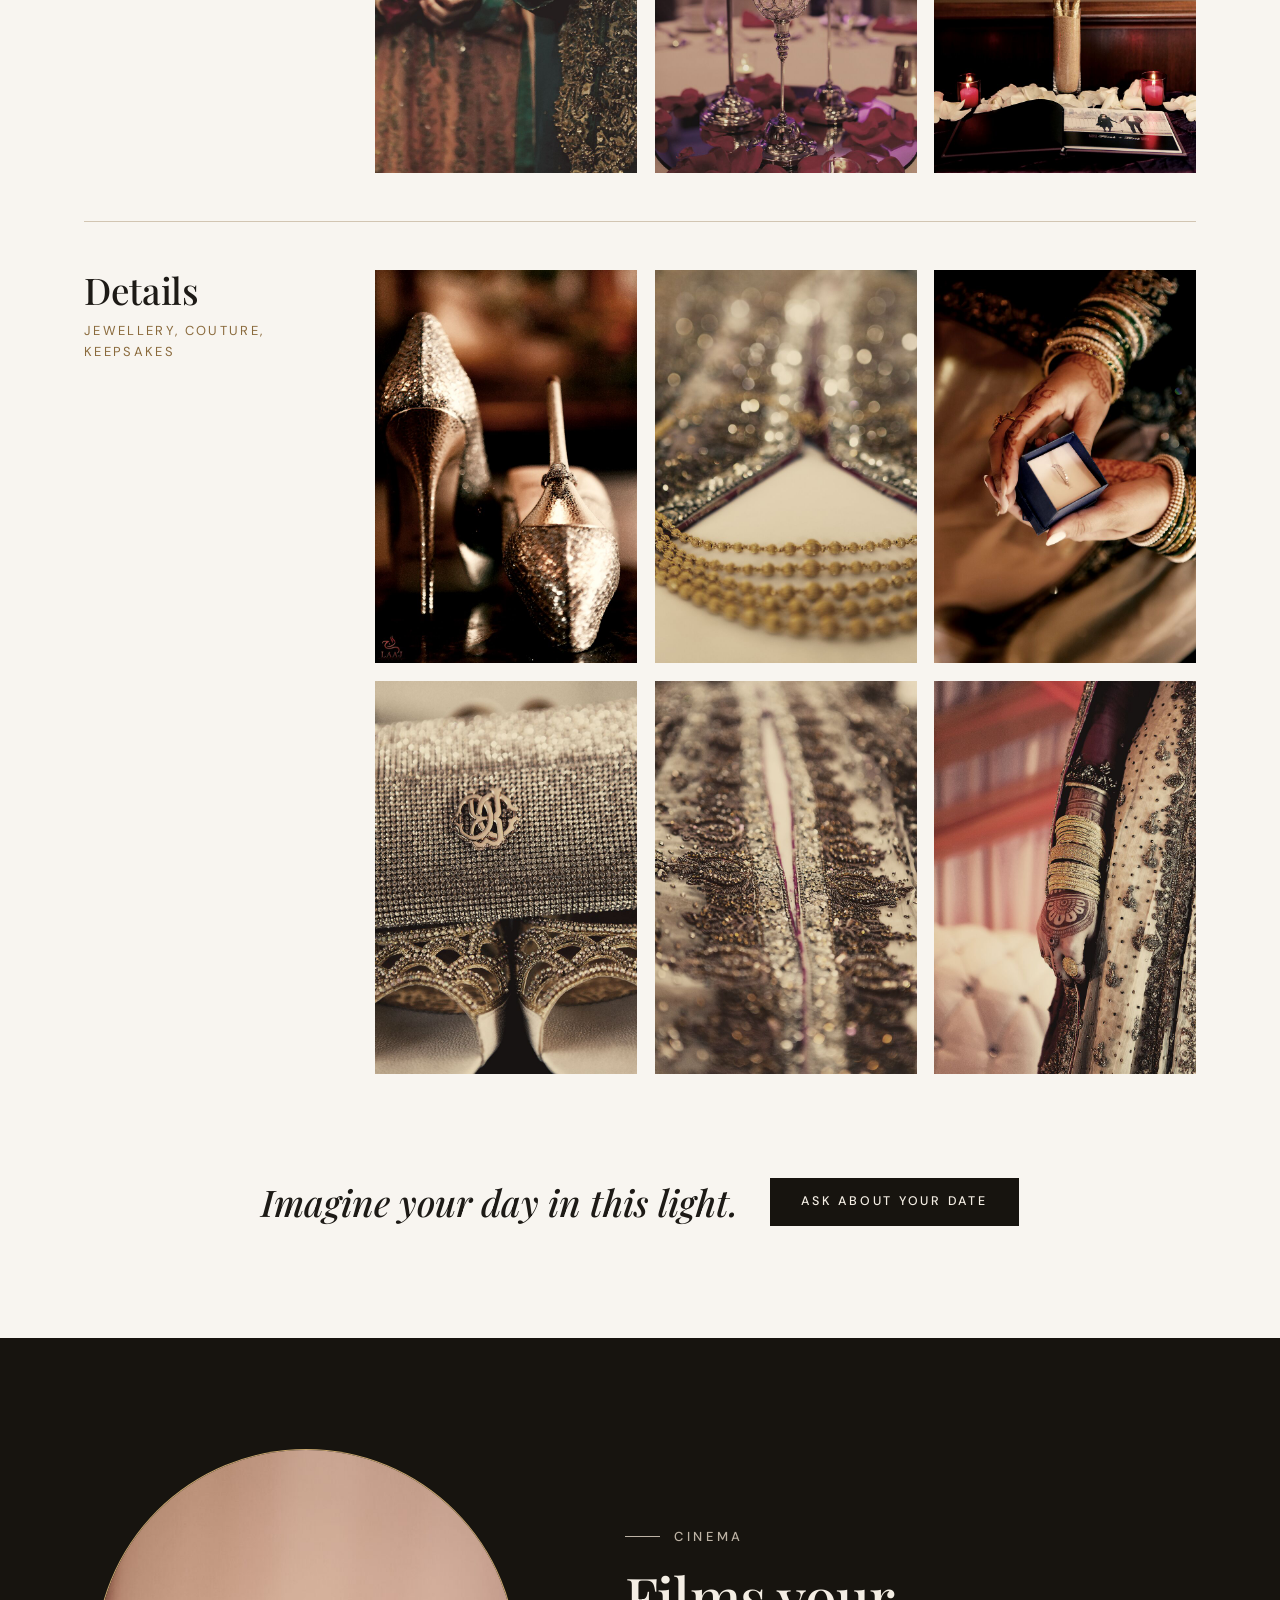
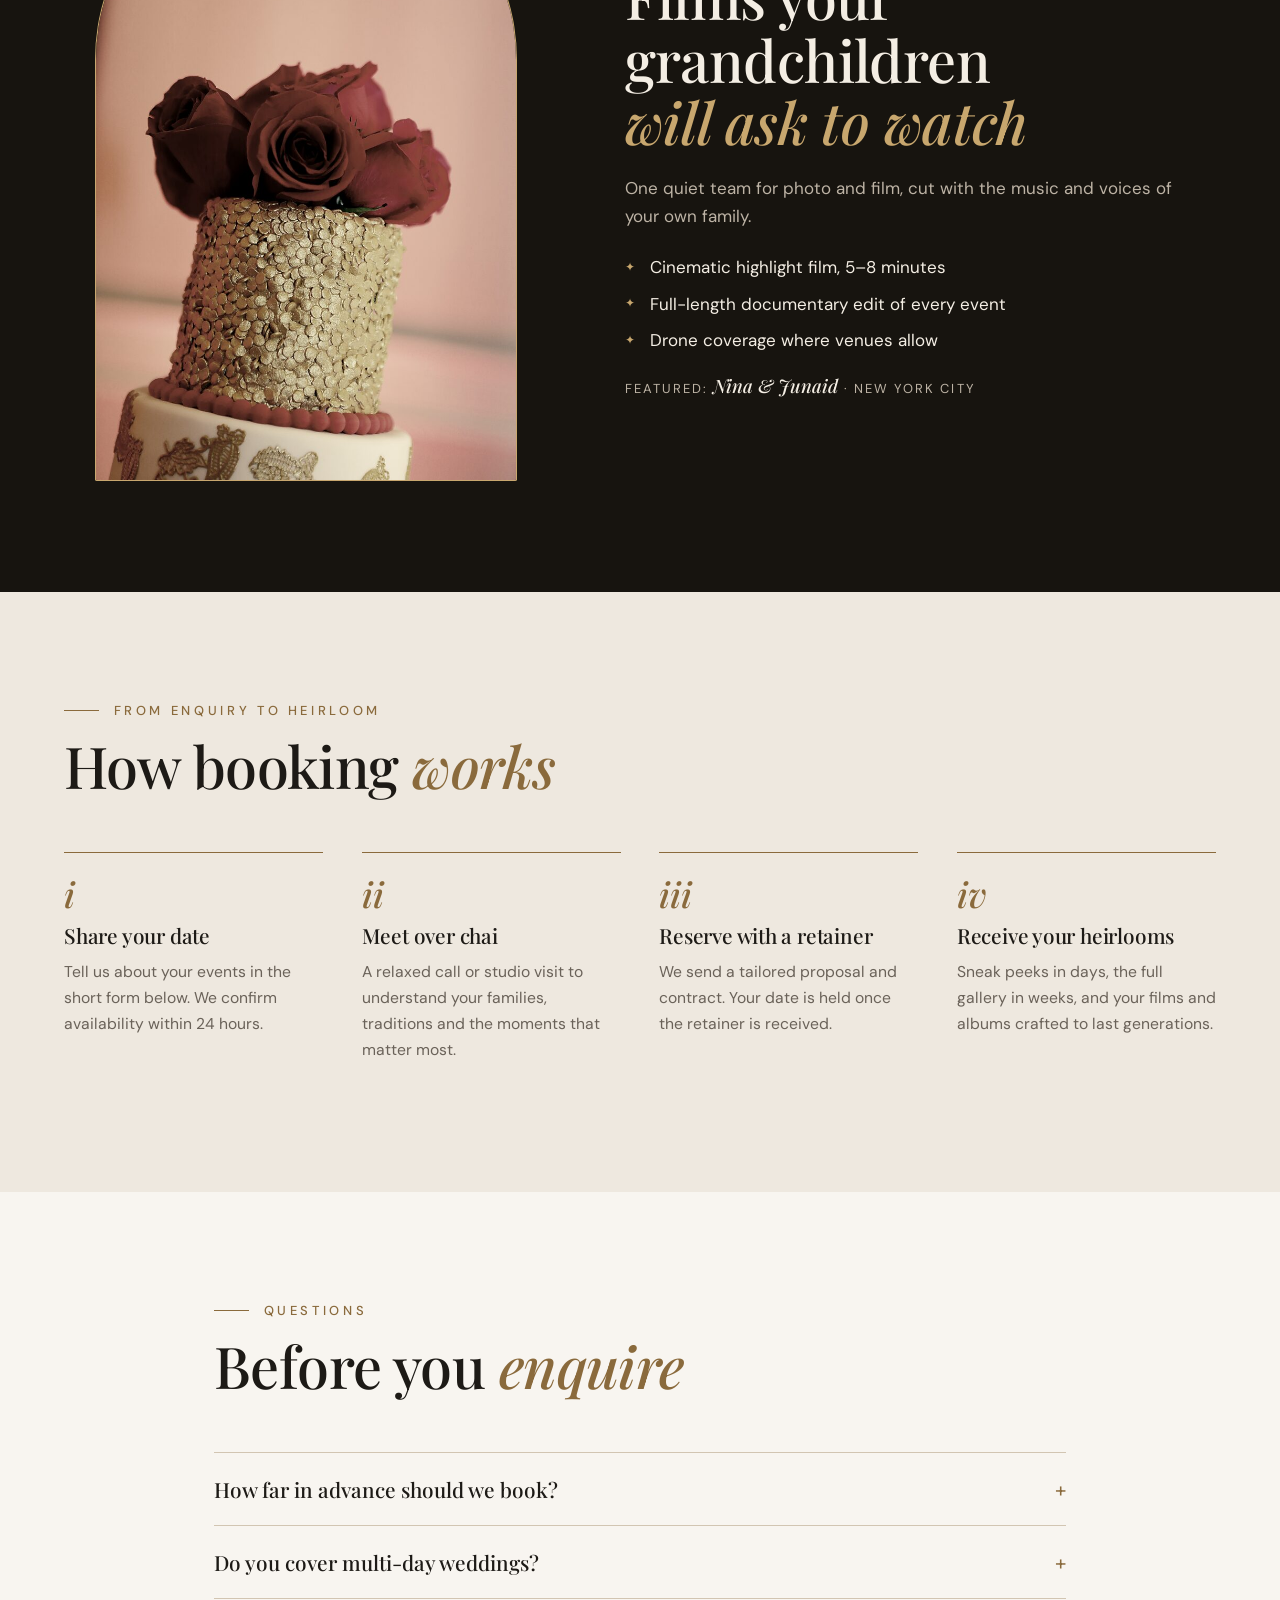
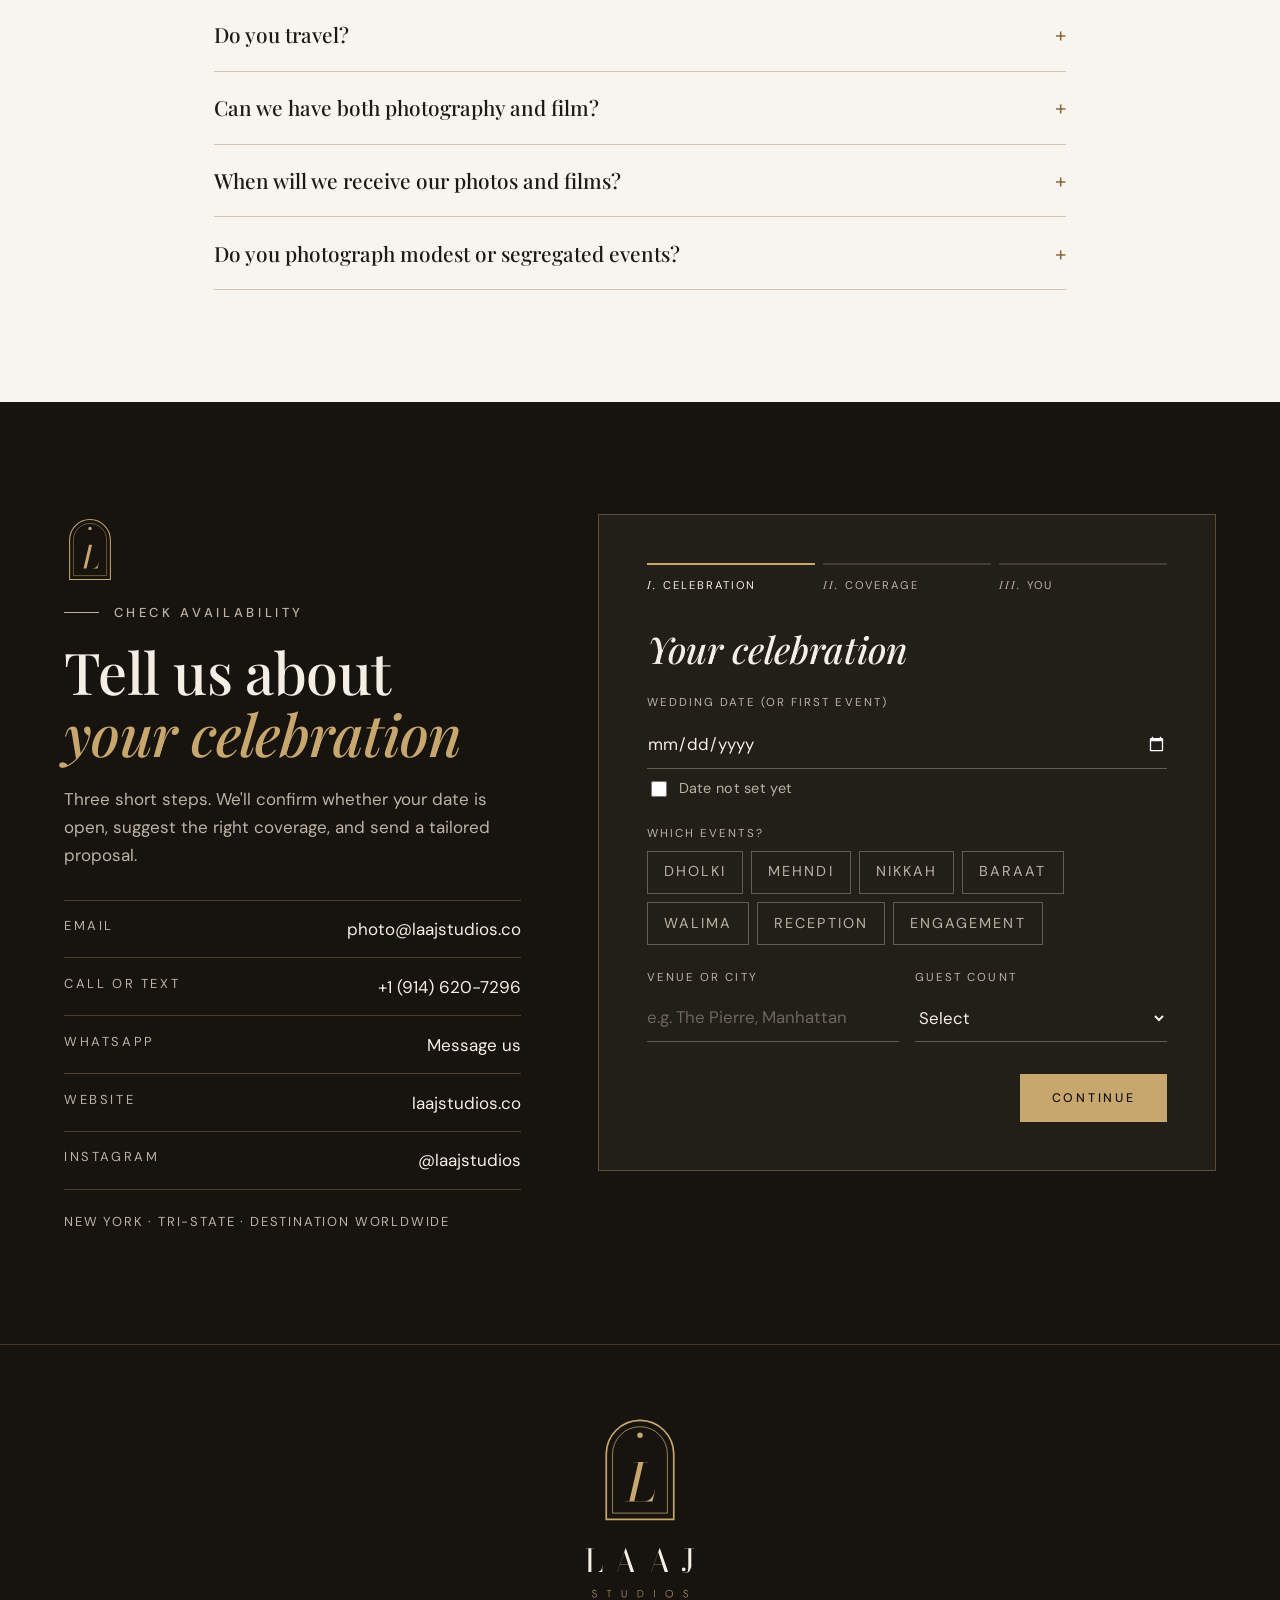
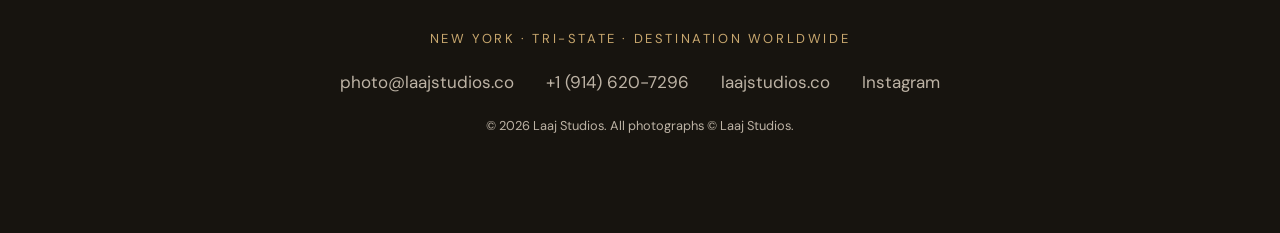
==== commit 2076394d: "Sturdier fonts and less text around photos Swap Bodoni Moda/Jost 300 for Playfair Display 500 and DM" ====
--- a/index.html
+++ b/index.html
@@ -15,7 +15,7 @@
 <link rel="apple-touch-icon" href="images/apple-touch-icon.png">
 <link rel="preconnect" href="https://fonts.googleapis.com">
 <link rel="preconnect" href="https://fonts.gstatic.com" crossorigin>
-<link rel="stylesheet" href="https://fonts.googleapis.com/css2?family=Bodoni+Moda:ital,opsz,wght@0,6..96,400;0,6..96,500;1,6..96,400&family=Jost:wght@300;400;500&family=Noto+Nastaliq+Urdu:wght@500&display=swap">
+<link rel="stylesheet" href="https://fonts.googleapis.com/css2?family=Playfair+Display:ital,wght@0,500;0,600;1,500&family=DM+Sans:opsz,wght@9..40,400;9..40,500;9..40,600&family=Noto+Nastaliq+Urdu:wght@500&display=swap">
 <link rel="stylesheet" href="css/styles.css">
 <script type="application/ld+json">
 {"@context":"https://schema.org","@type":"ProfessionalService","name":"Laaj Studios",
@@ -51,7 +51,7 @@
     <img class="hero__logo" src="images/logo-horizontal-dark.svg" alt="Laaj Studios" width="300" height="104">
     <p class="eyebrow eyebrow--gold">Wedding photography &amp; film</p>
     <h1>Your wedding,<br><em>kept with honour.</em></h1>
-    <p class="hero__lede">Luxury coverage for South Asian celebrations, from the first dholki to the last farewell of the rukhsati. Every ritual, every glance, every heirloom stitch.</p>
+    <p class="hero__lede">Luxury photography and film for South Asian weddings, from dholki to rukhsati.</p>
     <div class="hero__ctas">
       <a class="btn btn--gold" href="#enquire">Check your date</a>
       <a class="btn btn--line" href="#work">View our work</a>
@@ -89,7 +89,6 @@
     <div class="portfolio__head">
       <h3>Bride &amp; Groom</h3>
       <p class="portfolio__kicker">Portrait sessions</p>
-      <p>Quiet, unhurried time with the two of you, before the day or between the ceremonies.</p>
     </div>
     <div class="gallery">
       <button class="gallery__item" data-full="images/couple-gazebo.jpg"><img src="images/couple-gazebo.jpg" alt="Couple dancing beneath a white gazebo in winter" loading="lazy" width="800" height="1200"></button>
@@ -104,7 +103,6 @@
     <div class="portfolio__head">
       <h3>Events</h3>
       <p class="portfolio__kicker">Mehndi, Nikkah, Baraat, Walima</p>
-      <p>The rituals, the families and the rooms that hold them, documented as they unfold.</p>
     </div>
     <div class="gallery">
       <button class="gallery__item" data-full="images/event-nikkah-veil.jpg"><img src="images/event-nikkah-veil.jpg" alt="Bride beneath a gold veil on the nikkah stage" loading="lazy" width="800" height="1200"></button>
@@ -119,7 +117,6 @@
     <div class="portfolio__head">
       <h3>Details</h3>
       <p class="portfolio__kicker">Jewellery, couture, keepsakes</p>
-      <p>The heirlooms and handwork your family chose with care, given the attention they deserve.</p>
     </div>
     <div class="gallery">
       <button class="gallery__item" data-full="images/detail-heels.jpg"><img src="images/detail-heels.jpg" alt="Gold glitter bridal heels in warm light" loading="lazy" width="800" height="1200"></button>
@@ -144,12 +141,11 @@
   <div class="film__text">
     <p class="eyebrow eyebrow--gold">Cinema</p>
     <h2>Films your grandchildren <em>will ask to watch</em></h2>
-    <p>Our cinematographers work beside the photographers as one quiet team. We record the vows, the speeches and the songs at full quality, then cut a feature film paced like cinema, with the music and voices of your own family.</p>
+    <p>One quiet team for photo and film, cut with the music and voices of your own family.</p>
     <ul class="ticks">
       <li>Cinematic highlight film, 5–8 minutes</li>
       <li>Full-length documentary edit of every event</li>
       <li>Drone coverage where venues allow</li>
-      <li>Teaser for social media within one week</li>
     </ul>
     <p class="film__feature">Featured: <em>Nina &amp; Junaid</em> · New York City</p>
     <a class="btn btn--line" data-cfg-href="filmUrl" href="#" target="_blank" rel="noopener" hidden>Watch the film</a>
--- a/css/styles.css
+++ b/css/styles.css
@@ -14,8 +14,8 @@
   --cream: #f4eee4;      /* text on night */
   --cream-soft: #bdb3a5; /* secondary text on night */
 
-  --f-display: "Bodoni Moda", "Didot", "Bodoni 72", Georgia, serif;
-  --f-body: "Jost", "Futura", "Avenir Next", "Helvetica Neue", Arial, sans-serif;
+  --f-display: "Playfair Display", Georgia, "Times New Roman", serif;
+  --f-body: "DM Sans", "Helvetica Neue", Arial, sans-serif;
   --f-urdu: "Noto Nastaliq Urdu", "Jameel Noori Nastaleeq", serif;
 
   --step--1: 0.8125rem;
@@ -38,13 +38,13 @@
   margin: 0;
   background: var(--pearl);
   color: var(--ink);
-  font: 300 var(--step-0)/1.7 var(--f-body);
+  font: 400 var(--step-0)/1.65 var(--f-body);
   -webkit-font-smoothing: antialiased;
   overflow-x: hidden;
 }
 img { max-width: 100%; display: block; height: auto; }
 a { color: inherit; }
-h1, h2, h3 { font-family: var(--f-display); font-weight: 400; line-height: 1.08; margin: 0; text-wrap: balance; letter-spacing: -0.01em; }
+h1, h2, h3 { font-family: var(--f-display); font-weight: 500; line-height: 1.08; margin: 0; text-wrap: balance; letter-spacing: -0.01em; }
 h1 em, h2 em { font-style: italic; color: var(--accent); }
 p { margin: 0; }
 :focus-visible { outline: 2px solid var(--gold); outline-offset: 3px; }
@@ -144,7 +144,7 @@
 }
 .meaning__urdu { font: 500 clamp(4.5rem, 10vw, 7.5rem)/1.6 var(--f-urdu); color: var(--accent); }
 .meaning__def { display: grid; gap: .8rem; border-left: 1px solid var(--gold-deep); padding-left: clamp(1.2rem, 3vw, 2.5rem); }
-.meaning__word { font: italic 400 var(--step-2)/1.2 var(--f-display); }
+.meaning__word { font: italic 500 var(--step-2)/1.2 var(--f-display); }
 .meaning__word span { font: 400 var(--step--1)/1 var(--f-body); font-style: normal; letter-spacing: .12em; color: var(--ink-soft); margin-left: .6rem; }
 .meaning__def p:last-child { color: var(--ink-soft); max-width: 62ch; }
 
@@ -163,7 +163,6 @@
 .portfolio__head { display: grid; gap: .6rem; align-content: start; position: sticky; top: 96px; }
 .portfolio__head h3 { font-size: var(--step-2); }
 .portfolio__kicker { font-size: var(--step--1); letter-spacing: .18em; text-transform: uppercase; color: var(--gold-deep); }
-.portfolio__head p:last-child { color: var(--ink-soft); font-size: .98rem; }
 .gallery { display: grid; grid-template-columns: repeat(3, minmax(0, 1fr)); gap: clamp(.6rem, 1.4vw, 1.1rem); }
 .gallery__item {
   display: block; width: 100%; margin: 0; padding: 0; border: 0; background: var(--sand); aspect-ratio: 2 / 3; max-width: 100%;
@@ -172,7 +171,7 @@
 .gallery__item img { width: 100%; height: 100%; object-fit: cover; transition: transform 1.2s cubic-bezier(.2,.7,.1,1), filter .6s; }
 .gallery__item:hover img { transform: scale(1.04); }
 .inline-cta { display: flex; flex-wrap: wrap; align-items: center; justify-content: center; gap: 1rem 2rem; margin-top: clamp(2.5rem, 5vw, 3.5rem); text-align: center; }
-.inline-cta p { font: italic 400 var(--step-2)/1.2 var(--f-display); }
+.inline-cta p { font: italic 500 var(--step-2)/1.2 var(--f-display); }
 
 /* Film */
 .film {
@@ -190,7 +189,7 @@
 .ticks li { padding-left: 1.6rem; position: relative; }
 .ticks li::before { content: "✦"; position: absolute; left: 0; color: var(--gold); font-size: .75rem; top: .3rem; }
 .film__feature { font-size: var(--step--1); letter-spacing: .16em; text-transform: uppercase; }
-.film__feature em { font: italic 400 1.15rem/1 var(--f-display); text-transform: none; letter-spacing: 0; color: var(--cream); }
+.film__feature em { font: italic 500 1.15rem/1 var(--f-display); text-transform: none; letter-spacing: 0; color: var(--cream); }
 
 /* Process */
 .process { background: var(--sand); color: var(--ink); padding: clamp(4rem, 9vw, 7rem) var(--gutter); }
@@ -198,7 +197,7 @@
 .process .eyebrow { color: var(--gold-deep); }
 .steps { list-style: none; padding: 0; display: grid; grid-template-columns: repeat(4, minmax(0, 1fr)); gap: clamp(1.5rem, 3vw, 2.5rem); }
 .steps li { display: grid; gap: .8rem; align-content: start; border-top: 1px solid var(--gold-deep); padding-top: 1.4rem; }
-.steps__n { font: italic 400 2.2rem/1 var(--f-display); color: var(--accent); }
+.steps__n { font: italic 500 2.2rem/1 var(--f-display); color: var(--accent); }
 .steps h3 { font-size: var(--step-1); }
 .steps p { color: var(--ink-soft); font-size: .98rem; }
 
@@ -206,9 +205,9 @@
 .faq { padding: clamp(4rem, 9vw, 7rem) var(--gutter); max-width: 980px; margin: 0 auto; }
 .faq__list { border-top: 1px solid color-mix(in srgb, var(--gold-deep) 35%, transparent); }
 .faq details { border-bottom: 1px solid color-mix(in srgb, var(--gold-deep) 35%, transparent); }
-.faq summary { list-style: none; cursor: pointer; display: flex; justify-content: space-between; gap: 1rem; padding: 1.4rem 0; font: 400 var(--step-1)/1.3 var(--f-display); }
+.faq summary { list-style: none; cursor: pointer; display: flex; justify-content: space-between; gap: 1rem; padding: 1.4rem 0; font: 500 var(--step-1)/1.3 var(--f-display); }
 .faq summary::-webkit-details-marker { display: none; }
-.faq summary::after { content: "+"; font-family: var(--f-body); font-weight: 300; color: var(--accent); transition: transform .3s; }
+.faq summary::after { content: "+"; font-family: var(--f-body); font-weight: 400; color: var(--accent); transition: transform .3s; }
 .faq details[open] summary::after { transform: rotate(45deg); }
 .faq details p { padding-bottom: 1.5rem; color: var(--ink-soft); max-width: 62ch; }
 
@@ -238,14 +237,14 @@
 .form__step { border: 0; padding: 0; margin: 0; display: none; gap: 1.4rem; min-width: 0; }
 .form__step.is-active { display: grid; }
 @media (prefers-reduced-motion: no-preference) { .form__step.is-active { animation: fade .5s ease both; } @keyframes fade { from { opacity: .2; transform: translateY(6px); } } }
-.form legend { font: italic 400 var(--step-2)/1.2 var(--f-display); padding: 0; margin-bottom: 1.4rem; color: var(--cream); }
+.form legend { font: italic 500 var(--step-2)/1.2 var(--f-display); padding: 0; margin-bottom: 1.4rem; color: var(--cream); }
 .field { display: grid; gap: .5rem; min-width: 0; }
 .field-row { display: grid; grid-template-columns: repeat(2, minmax(0, 1fr)); gap: 1rem; }
 .field label, .field__label { font-size: .72rem; letter-spacing: .18em; text-transform: uppercase; color: var(--cream-soft); }
 .form input[type="text"], .form input[type="email"], .form input[type="tel"], .form input[type="date"], .form select, .form textarea {
   width: 100%; min-width: 0; background: transparent; color: var(--cream); color-scheme: dark;
   border: 0; border-bottom: 1px solid color-mix(in srgb, var(--cream) 30%, transparent); border-radius: 0;
-  padding: .7rem 0; font: 300 1.05rem/1.4 var(--f-body);
+  padding: .7rem 0; font: 400 1.05rem/1.4 var(--f-body);
   transition: border-color .2s;
 }
 .form select option { background: var(--night); color: var(--cream); }
@@ -311,9 +310,9 @@
 @media (max-width: 640px) {
   .nav { padding-block: .6rem; }
   .nav__brand img { height: 50px; width: auto; }
-      .nav__cta { padding: .7rem 1rem; min-height: 40px; font-size: .68rem; letter-spacing: .16em; }
+      .nav__cta { padding: .7rem 1rem; min-height: 40px; font-size: .72rem; letter-spacing: .12em; }
   .hero__arches { padding-bottom: 2.5rem; }
-  .form__progress li { font-size: .6rem; letter-spacing: .12em; }
+  .form__progress li { font-size: .68rem; letter-spacing: .1em; }
   .meaning { grid-template-columns: 1fr; text-align: left; gap: .5rem; }
   .meaning__urdu { line-height: 1.9; font-size: 4rem; }
   .steps { grid-template-columns: 1fr; }
@@ -325,7 +324,7 @@
     background: var(--night); border-top: 1px solid color-mix(in srgb, var(--gold) 40%, transparent);
     padding-bottom: env(safe-area-inset-bottom, 0px);
   }
-  .mobile-bar a { text-align: center; padding: 1rem .3rem; font-size: .7rem; letter-spacing: .16em; text-transform: uppercase; text-decoration: none; color: var(--cream); }
+  .mobile-bar a { text-align: center; padding: 1rem .3rem; font-size: .75rem; letter-spacing: .1em; font-weight: 500; text-transform: uppercase; text-decoration: none; color: var(--cream); }
   .mobile-bar__primary { background: var(--gold); color: var(--night) !important; font-weight: 500; }
 }
 @media (prefers-reduced-motion: reduce) { html { scroll-behavior: auto; } * { transition: none !important; } }
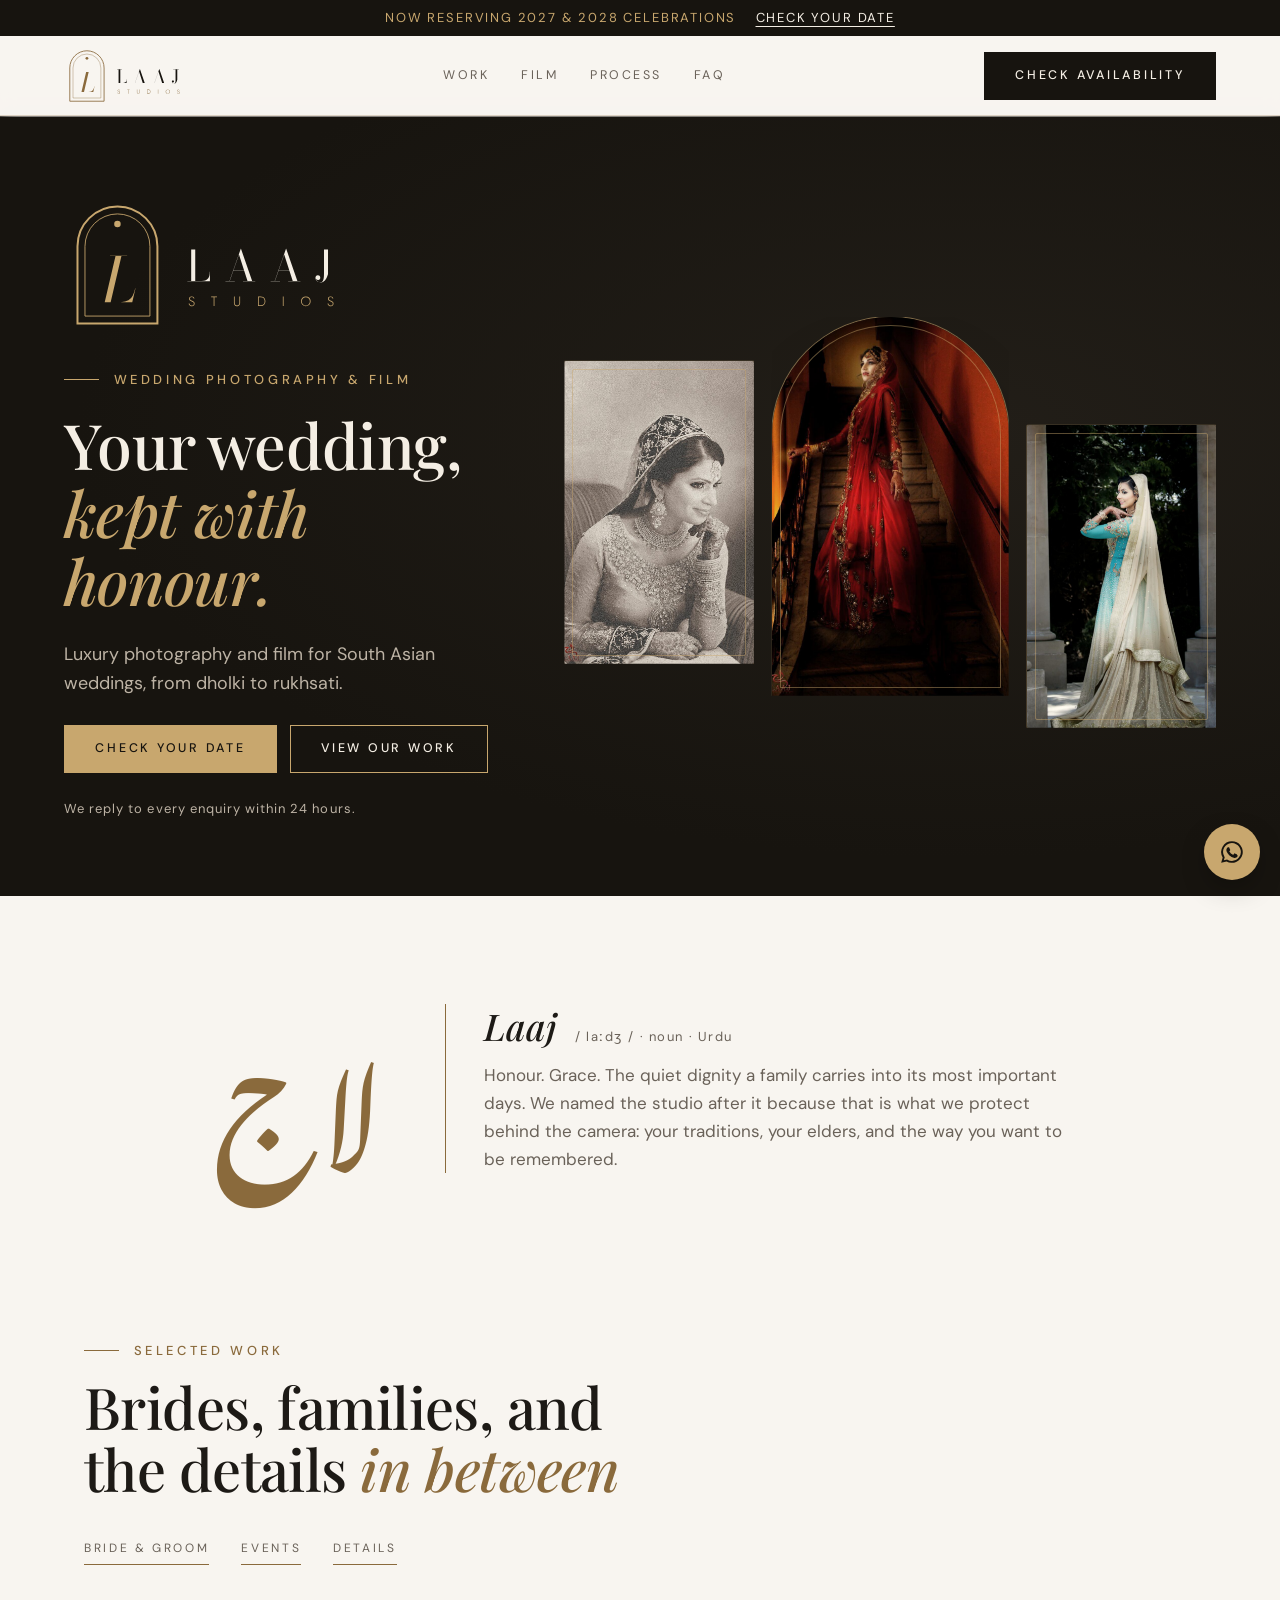
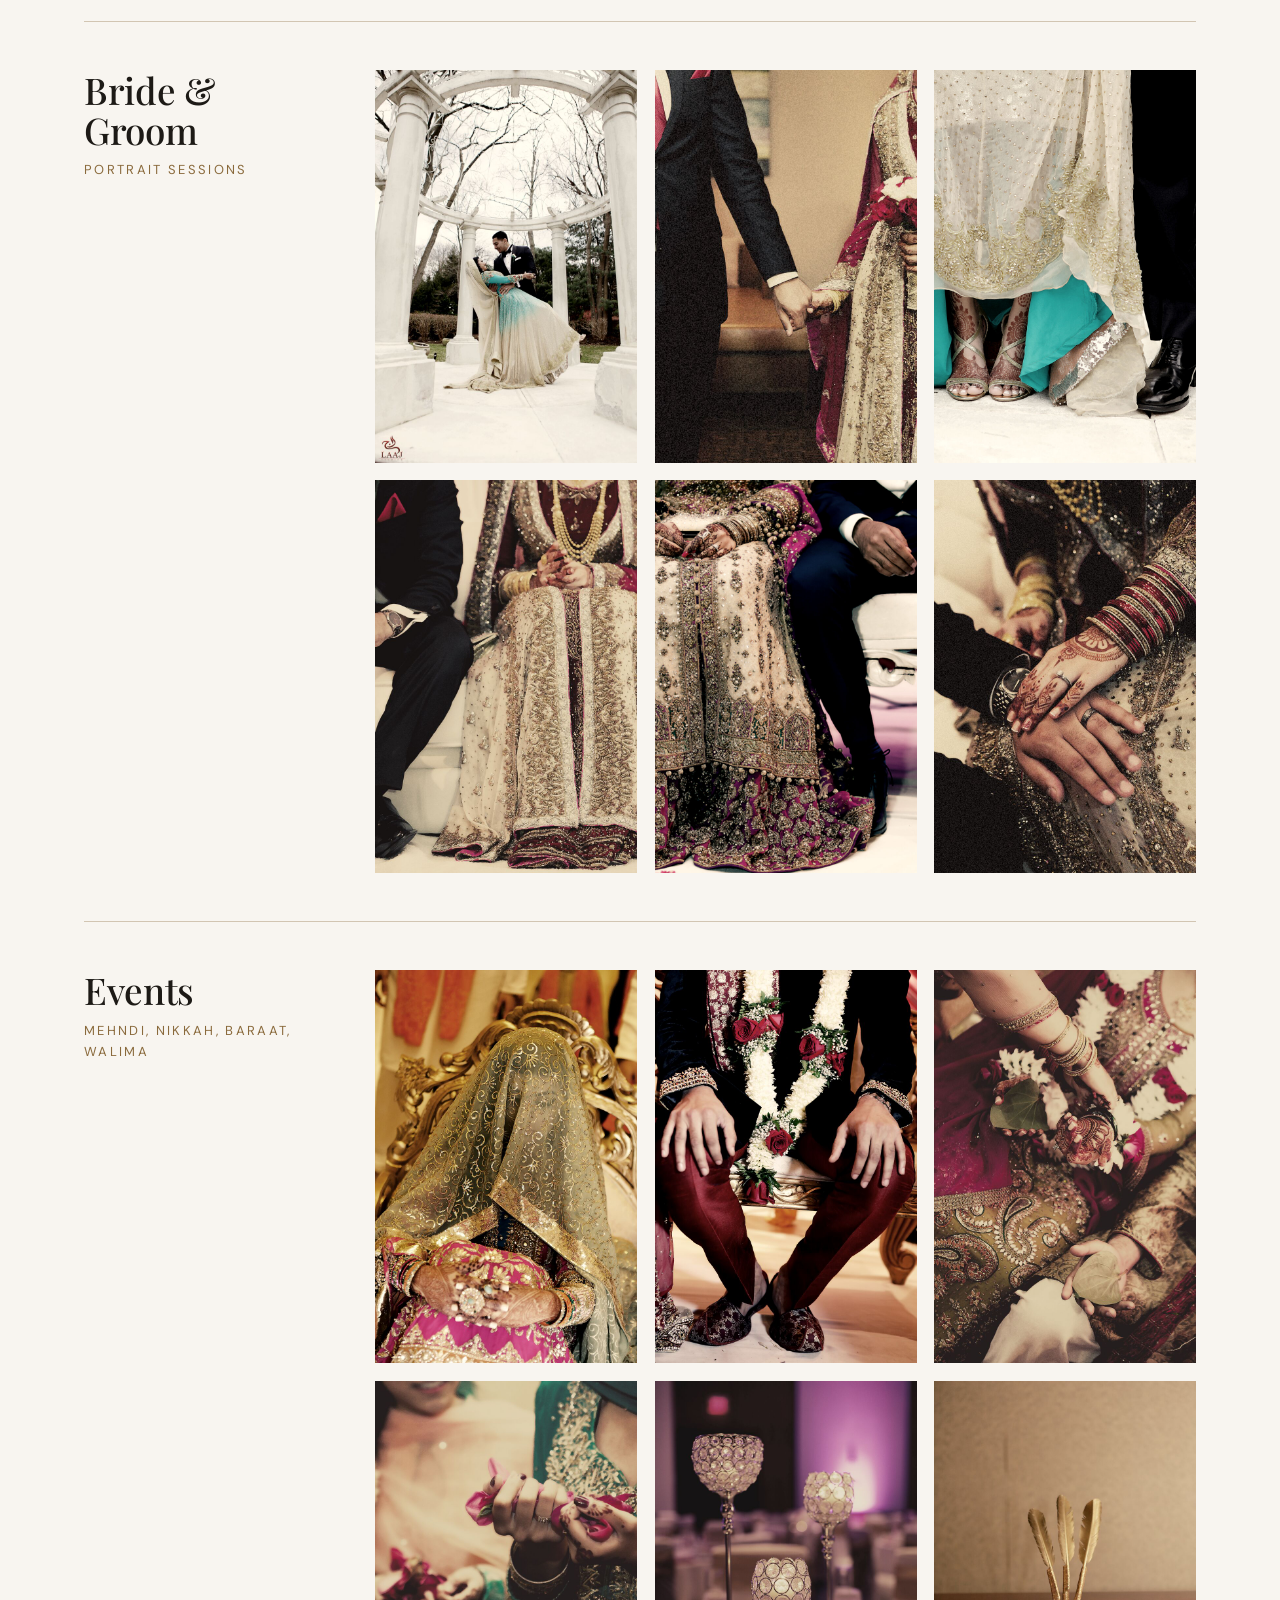
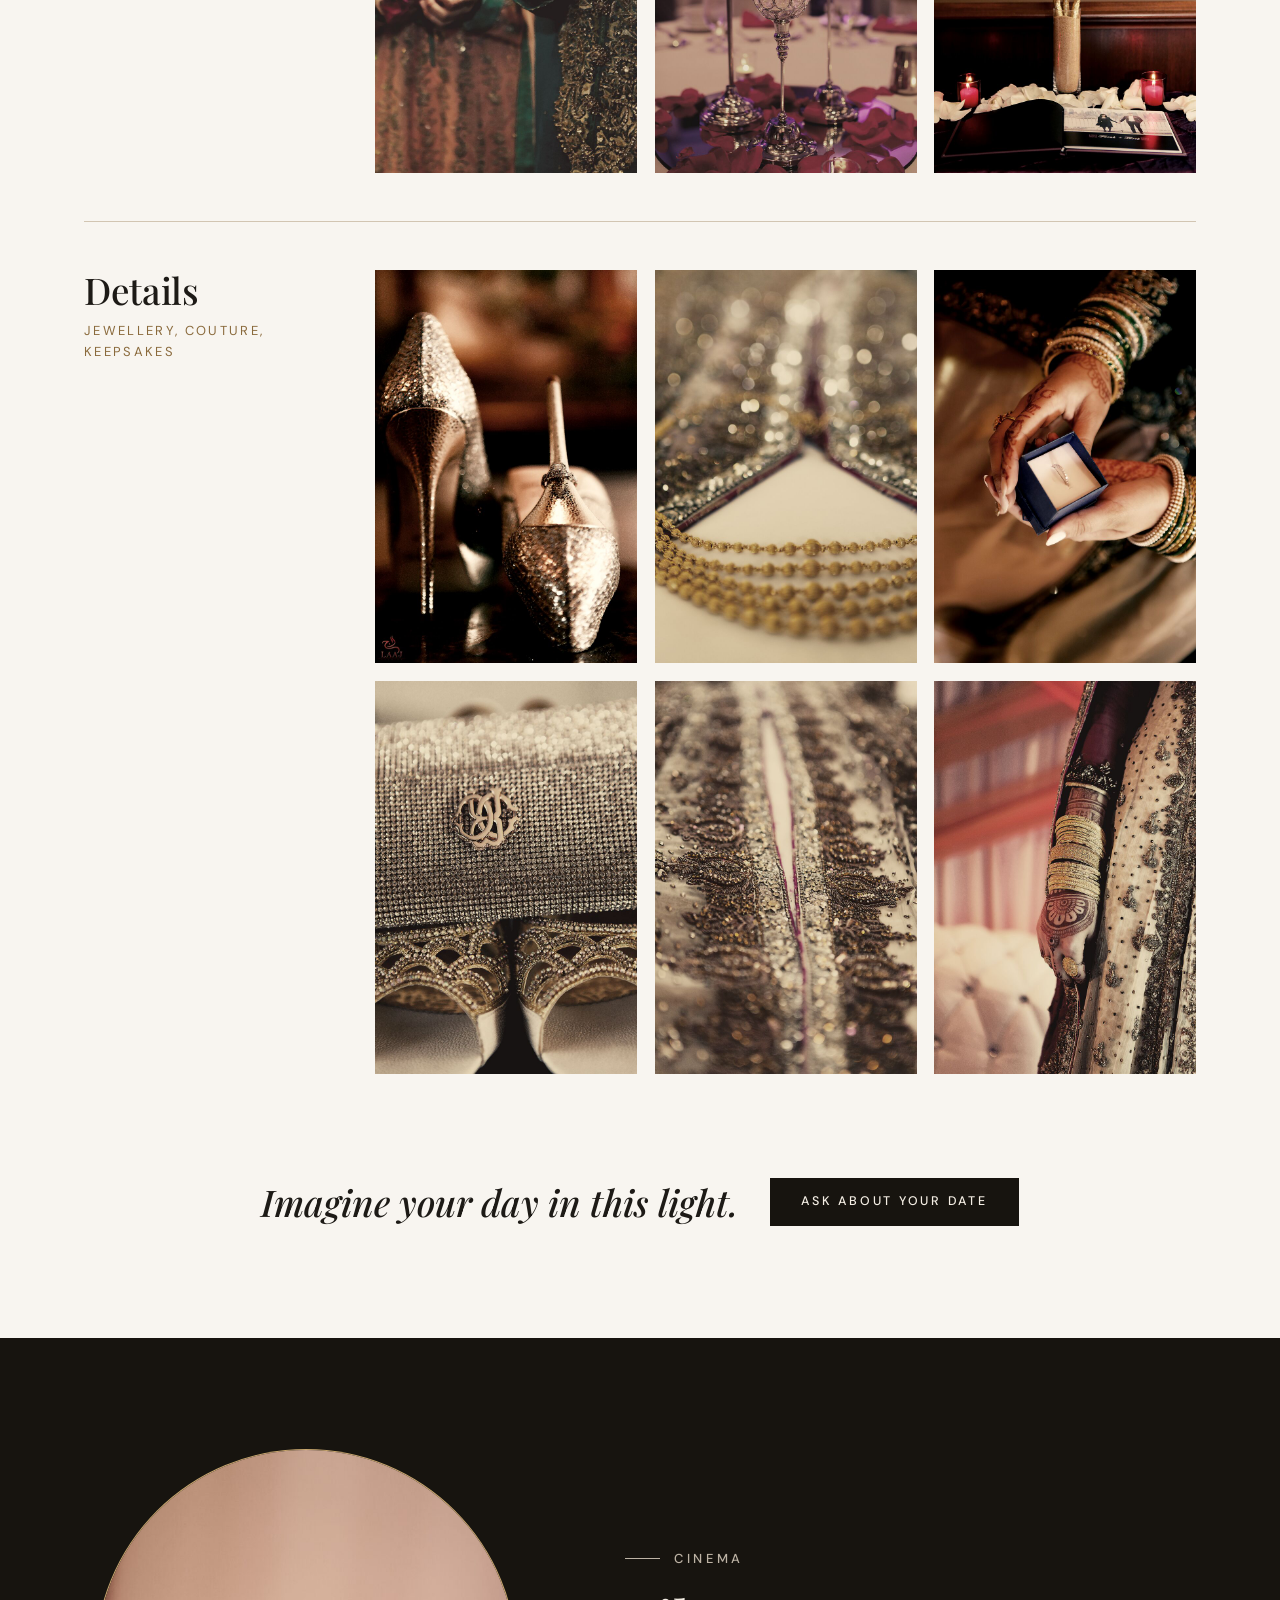
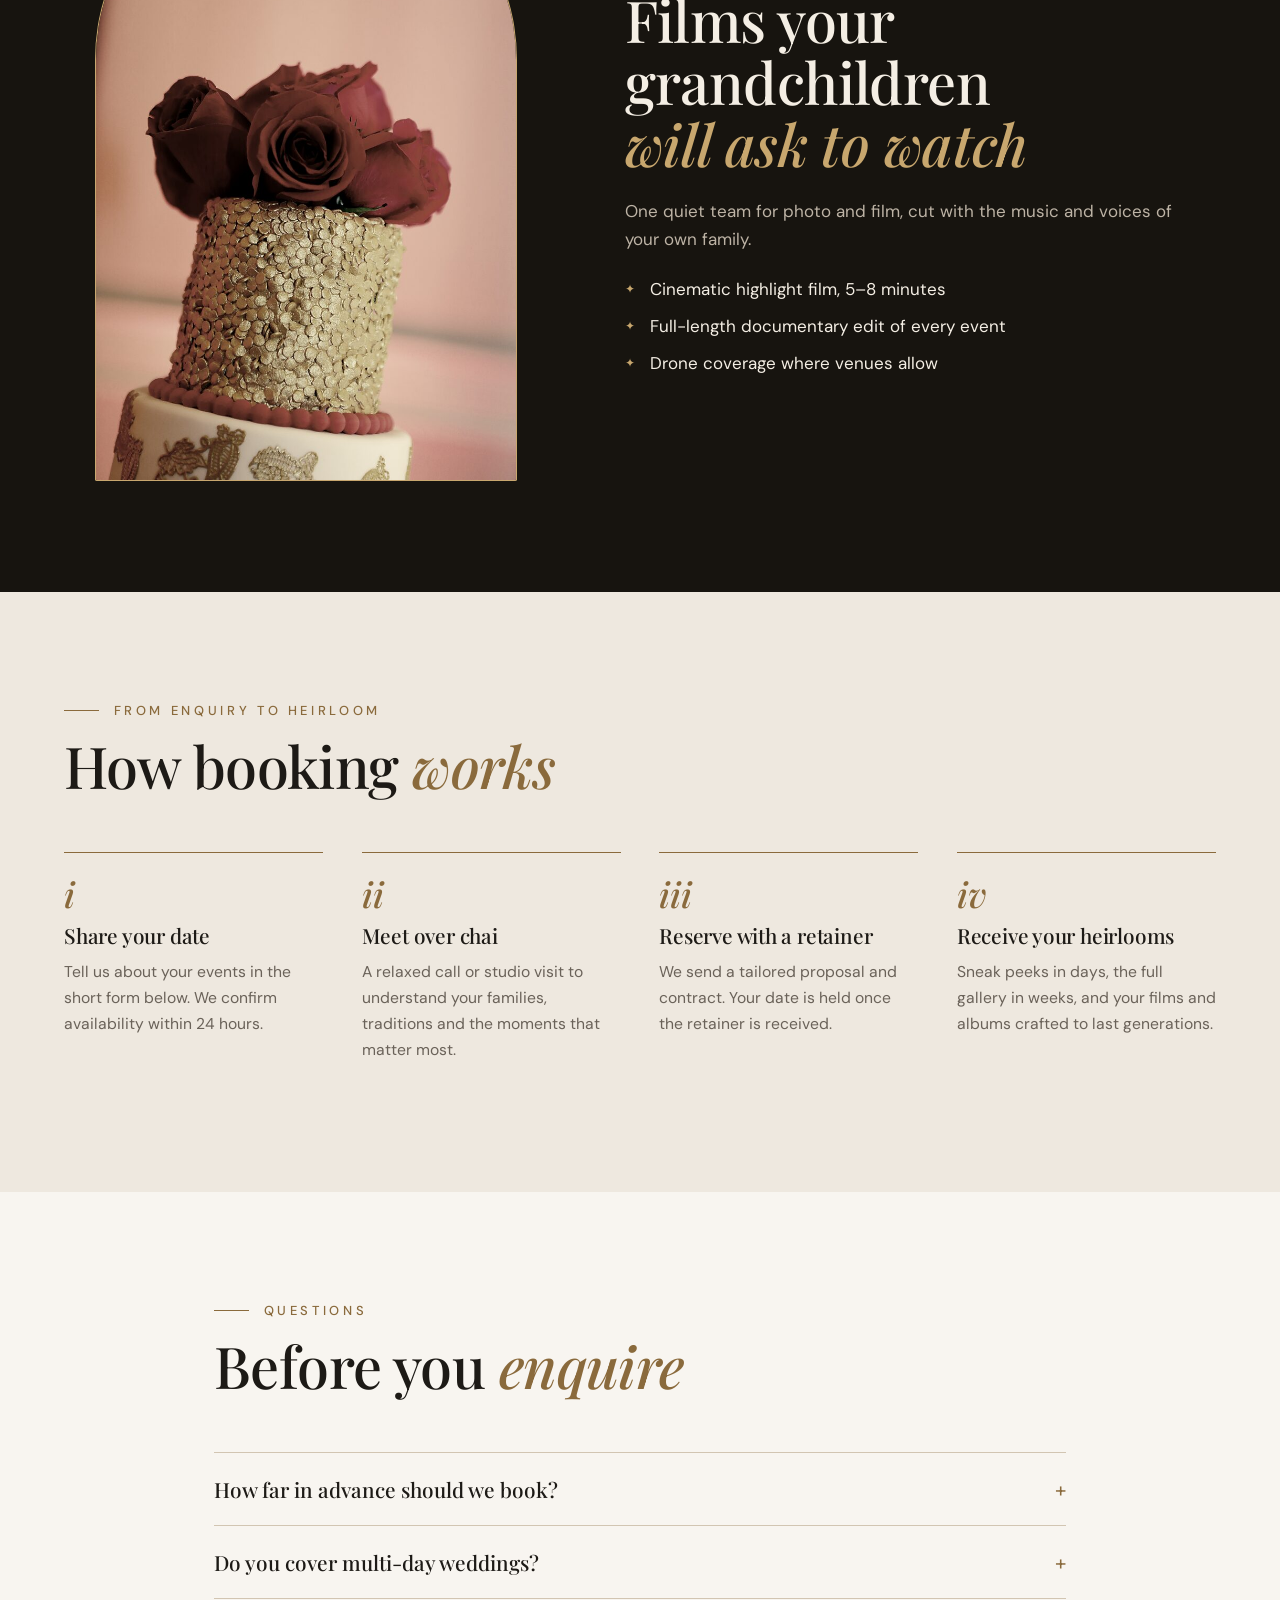
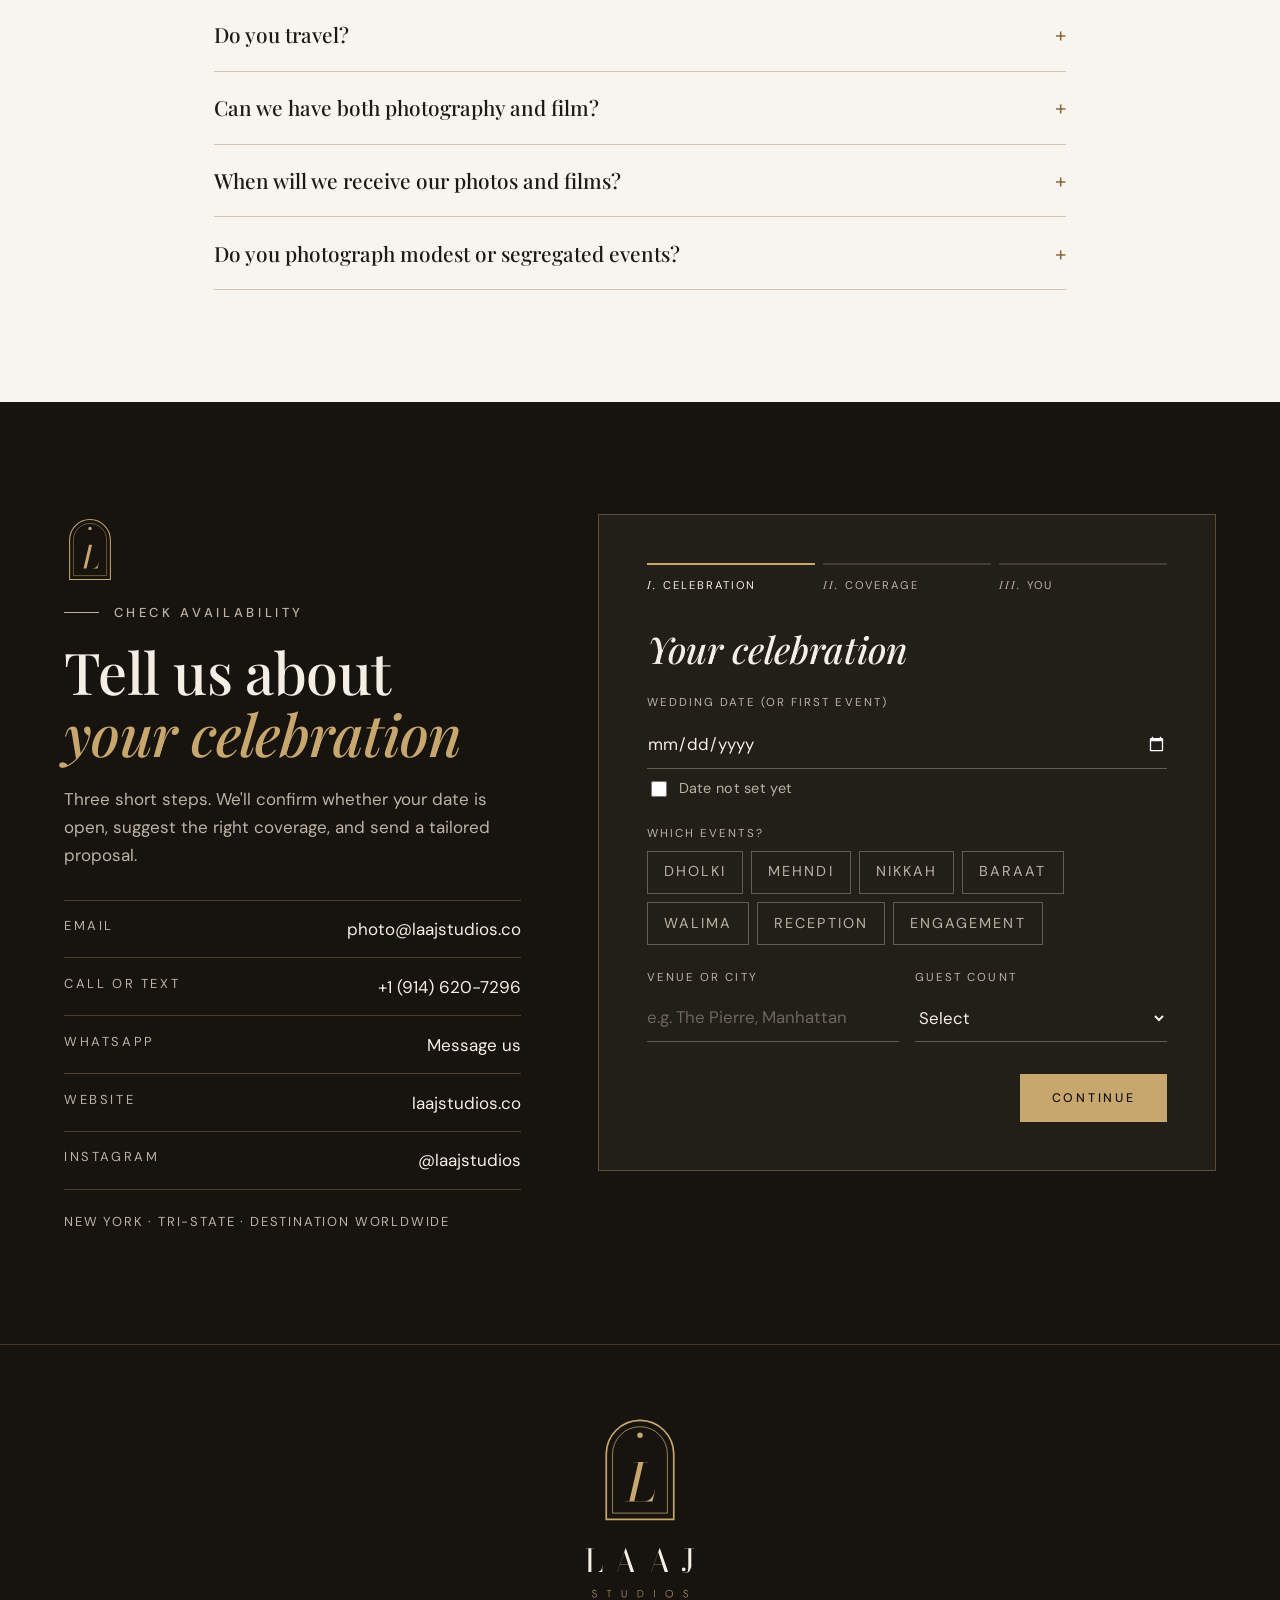
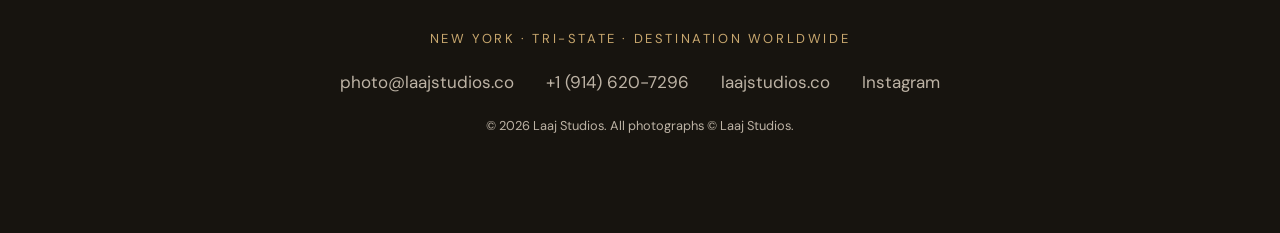
==== commit 46b441c6: "Remove the featured film line Co-Authored-By: Claude Opus 5.5 <noreply@anthropic.com> Claude-Session" ====
--- a/index.html
+++ b/index.html
@@ -147,7 +147,6 @@
       <li>Full-length documentary edit of every event</li>
       <li>Drone coverage where venues allow</li>
     </ul>
-    <p class="film__feature">Featured: <em>Nina &amp; Junaid</em> · New York City</p>
     <a class="btn btn--line" data-cfg-href="filmUrl" href="#" target="_blank" rel="noopener" hidden>Watch the film</a>
   </div>
 </section>
--- a/css/styles.css
+++ b/css/styles.css
@@ -188,8 +188,6 @@
 .ticks { list-style: none; padding: 0; margin: 0; display: grid; gap: .55rem; }
 .ticks li { padding-left: 1.6rem; position: relative; }
 .ticks li::before { content: "✦"; position: absolute; left: 0; color: var(--gold); font-size: .75rem; top: .3rem; }
-.film__feature { font-size: var(--step--1); letter-spacing: .16em; text-transform: uppercase; }
-.film__feature em { font: italic 500 1.15rem/1 var(--f-display); text-transform: none; letter-spacing: 0; color: var(--cream); }
 
 /* Process */
 .process { background: var(--sand); color: var(--ink); padding: clamp(4rem, 9vw, 7rem) var(--gutter); }
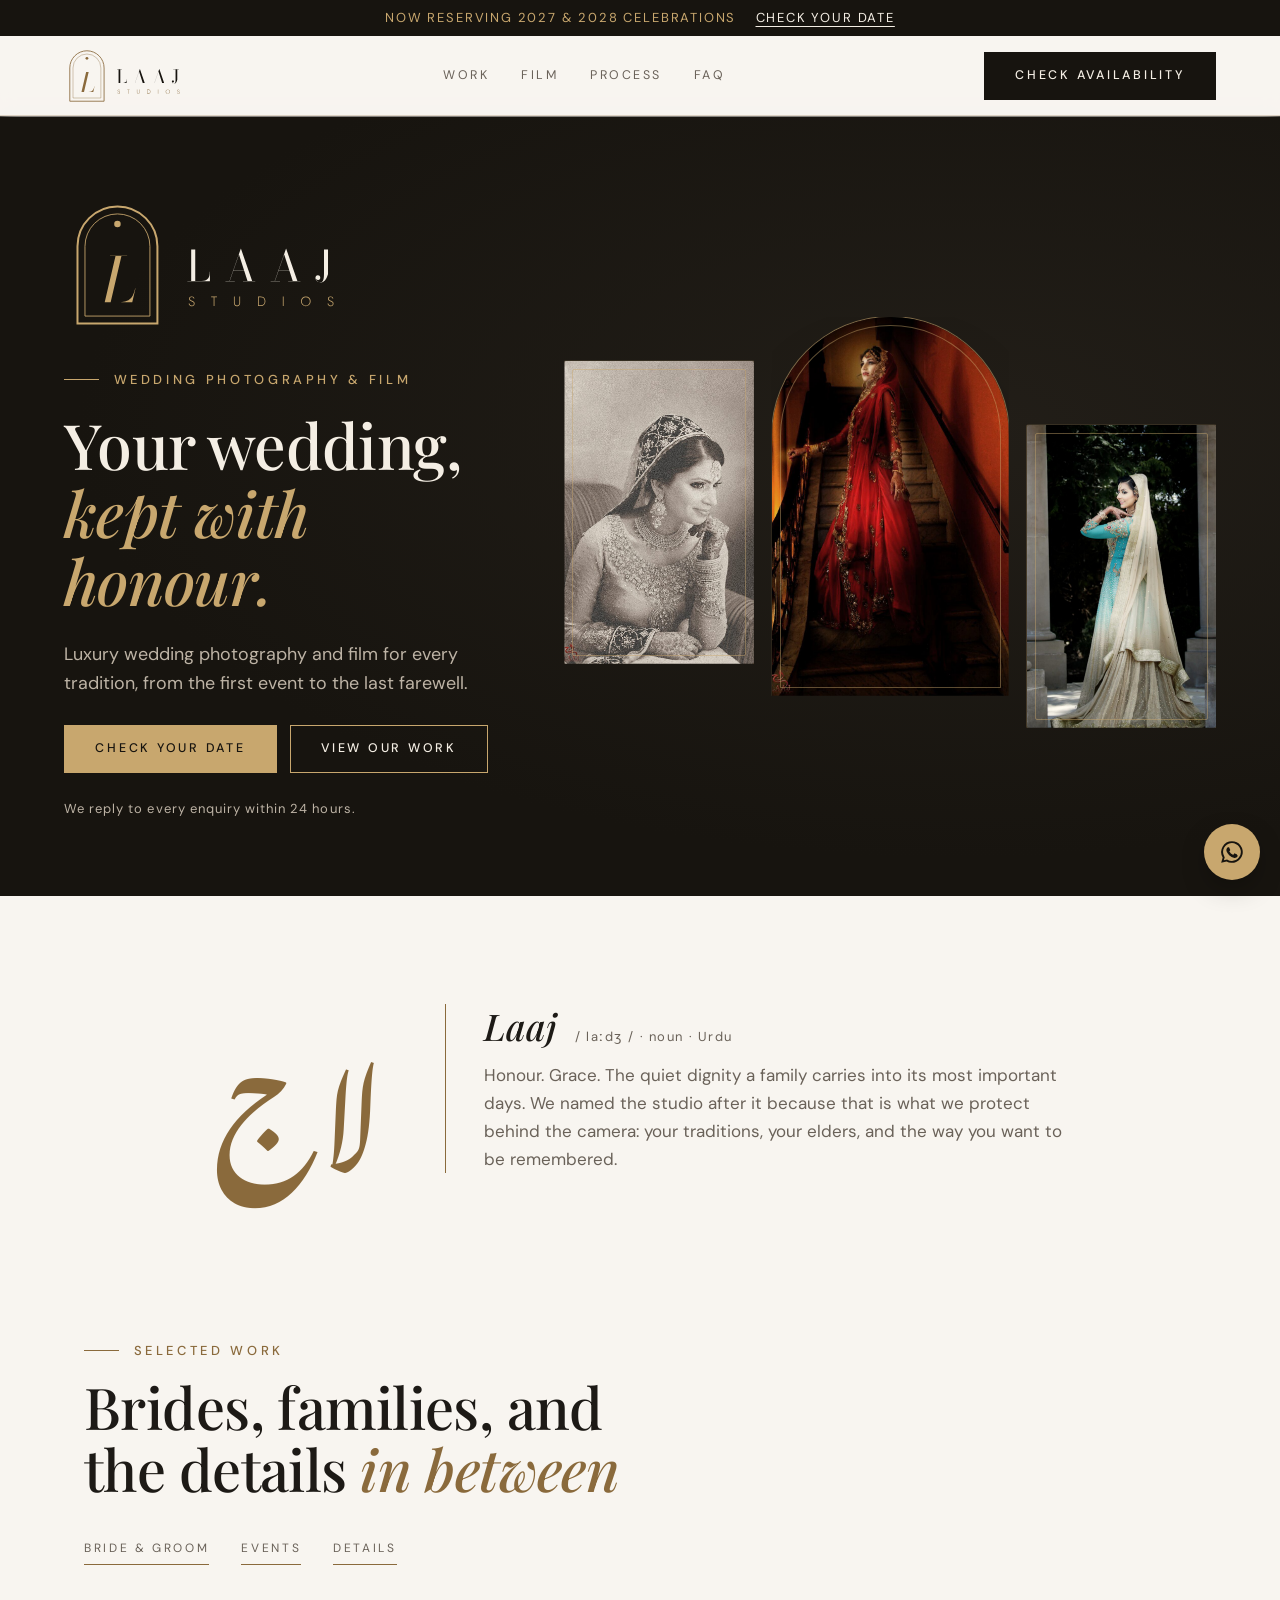
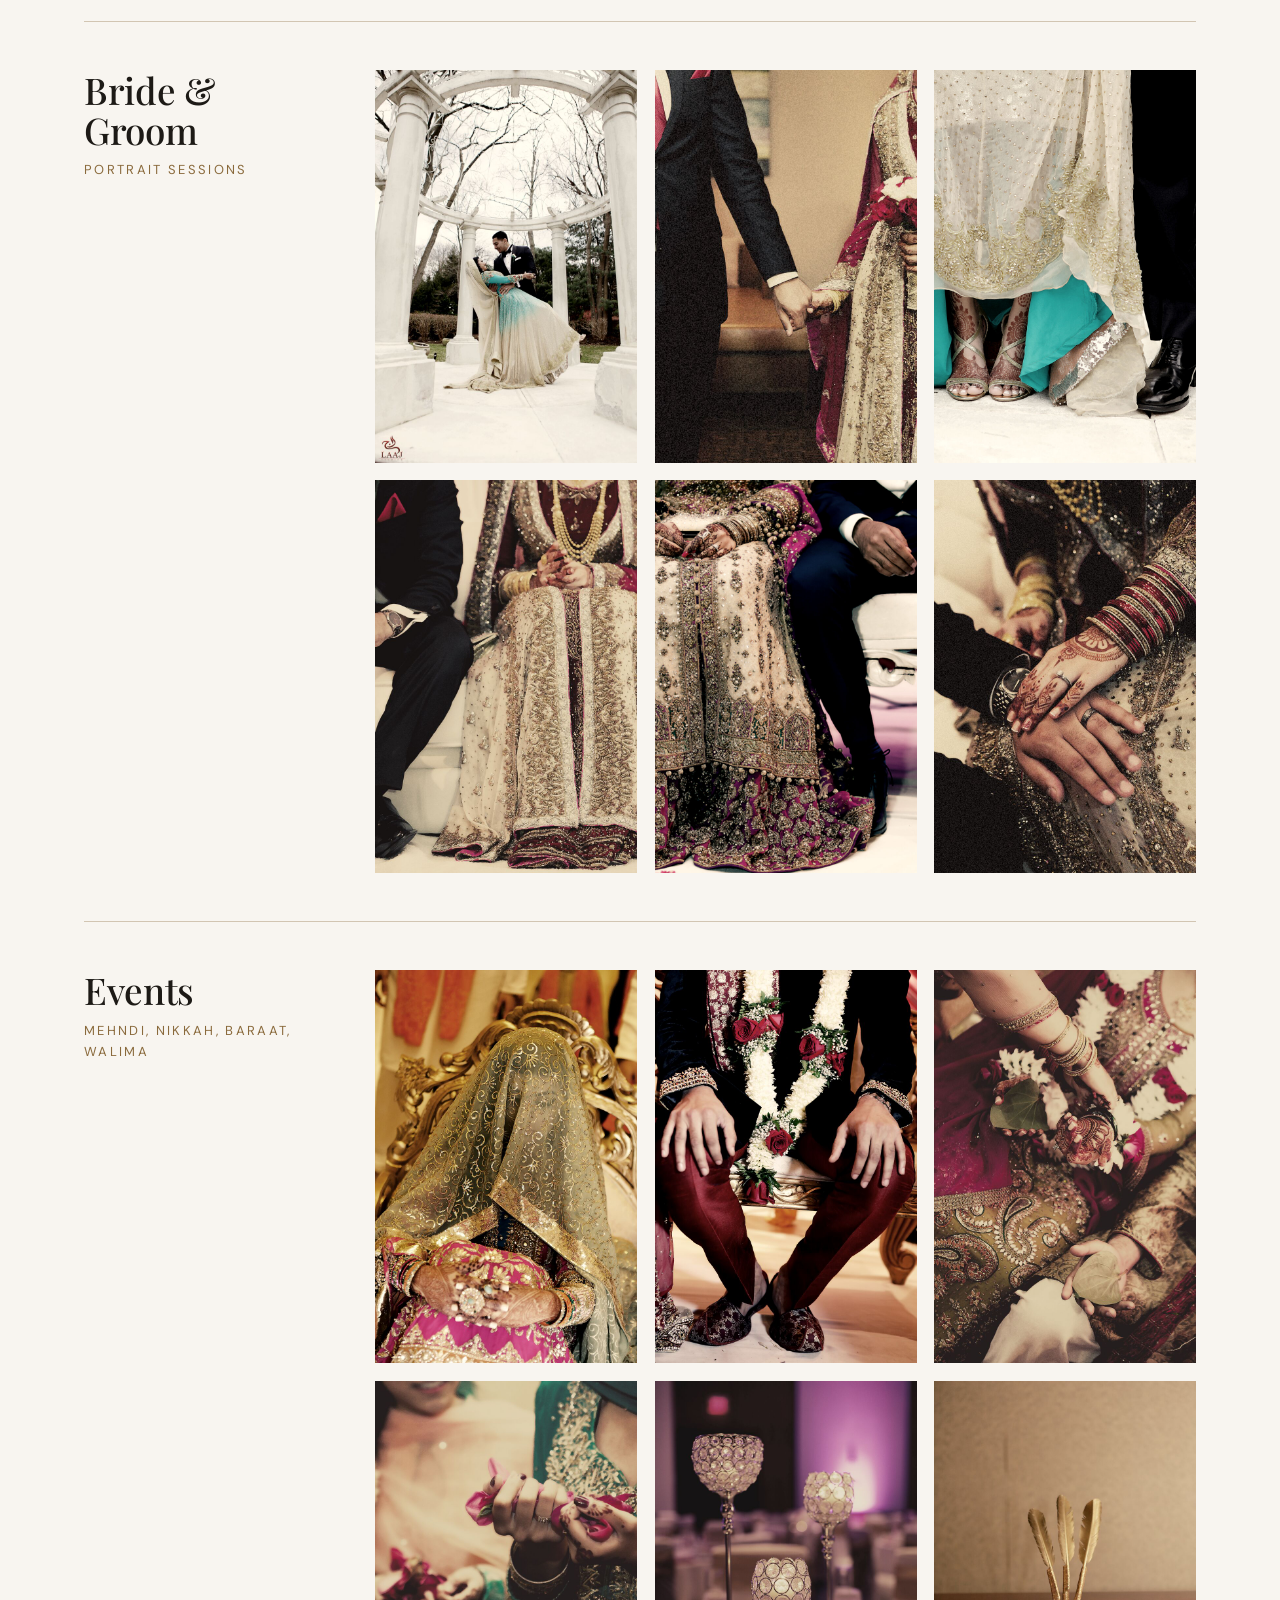
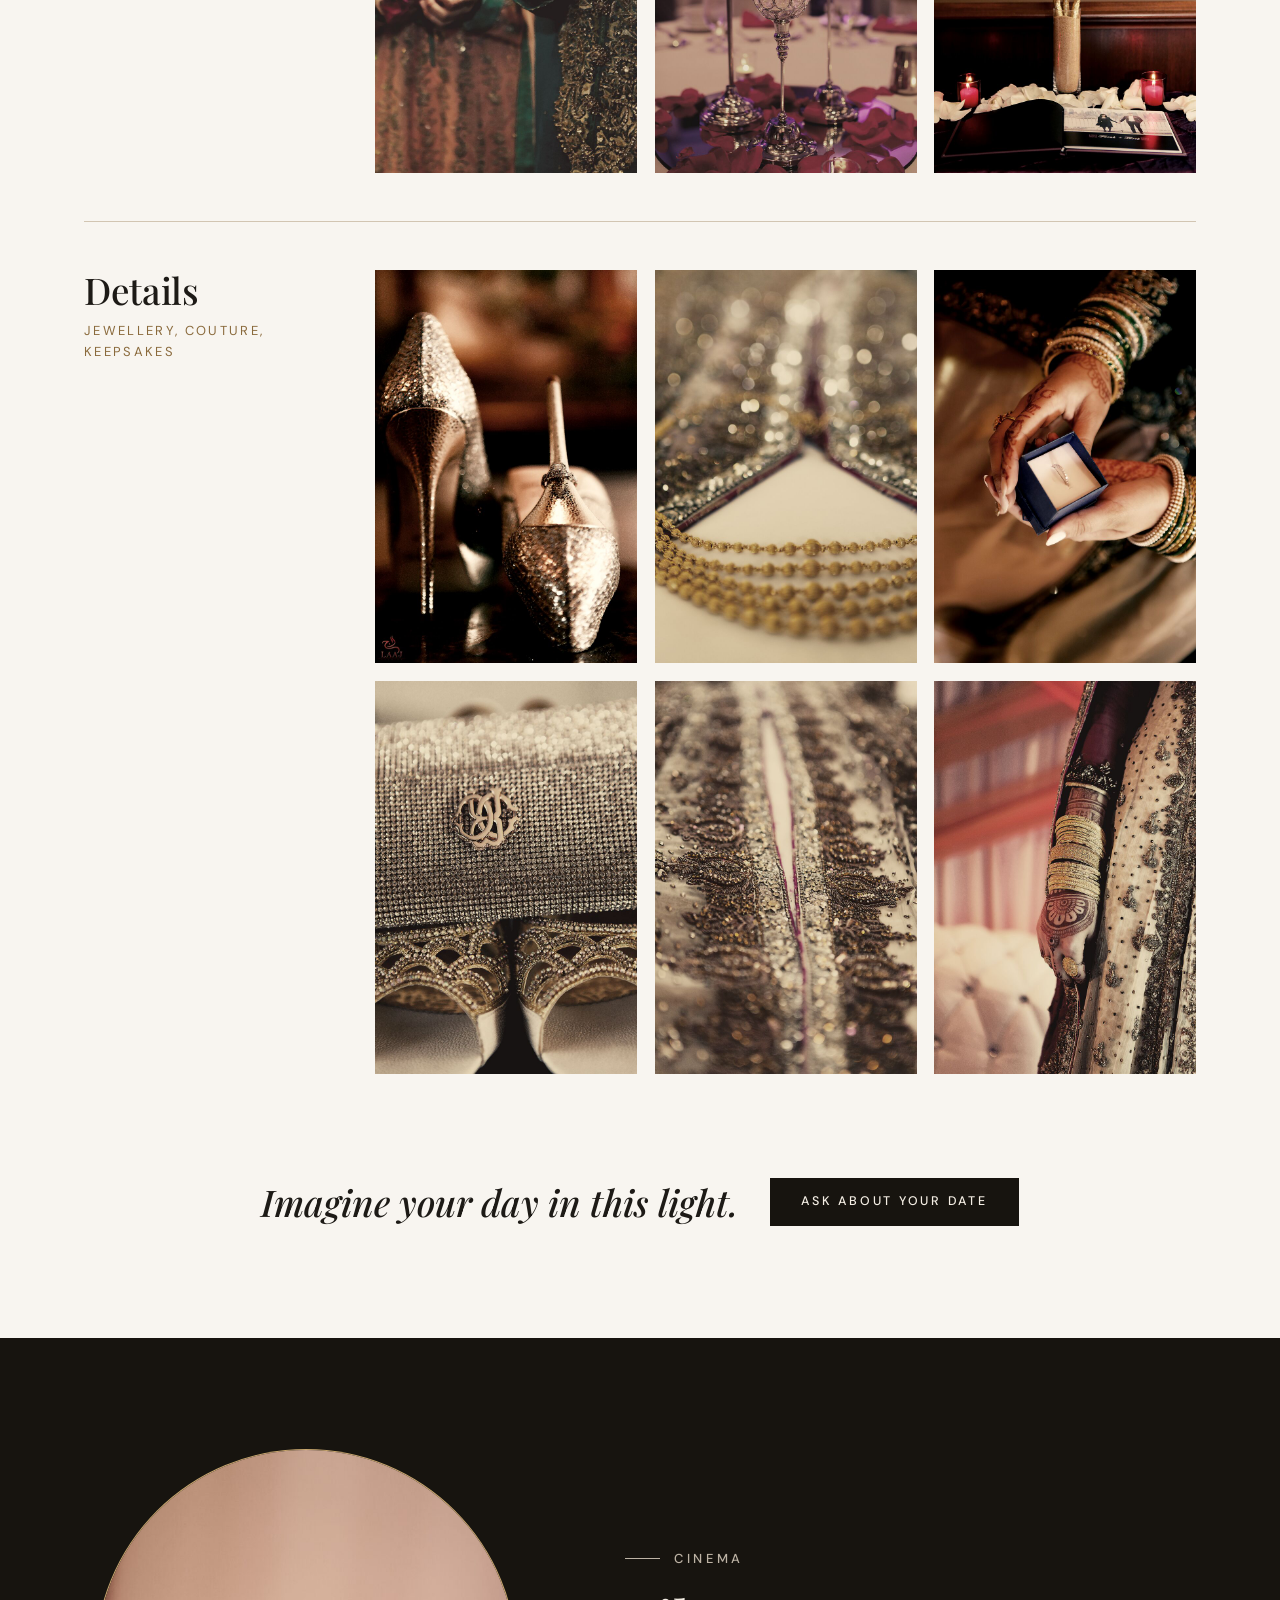
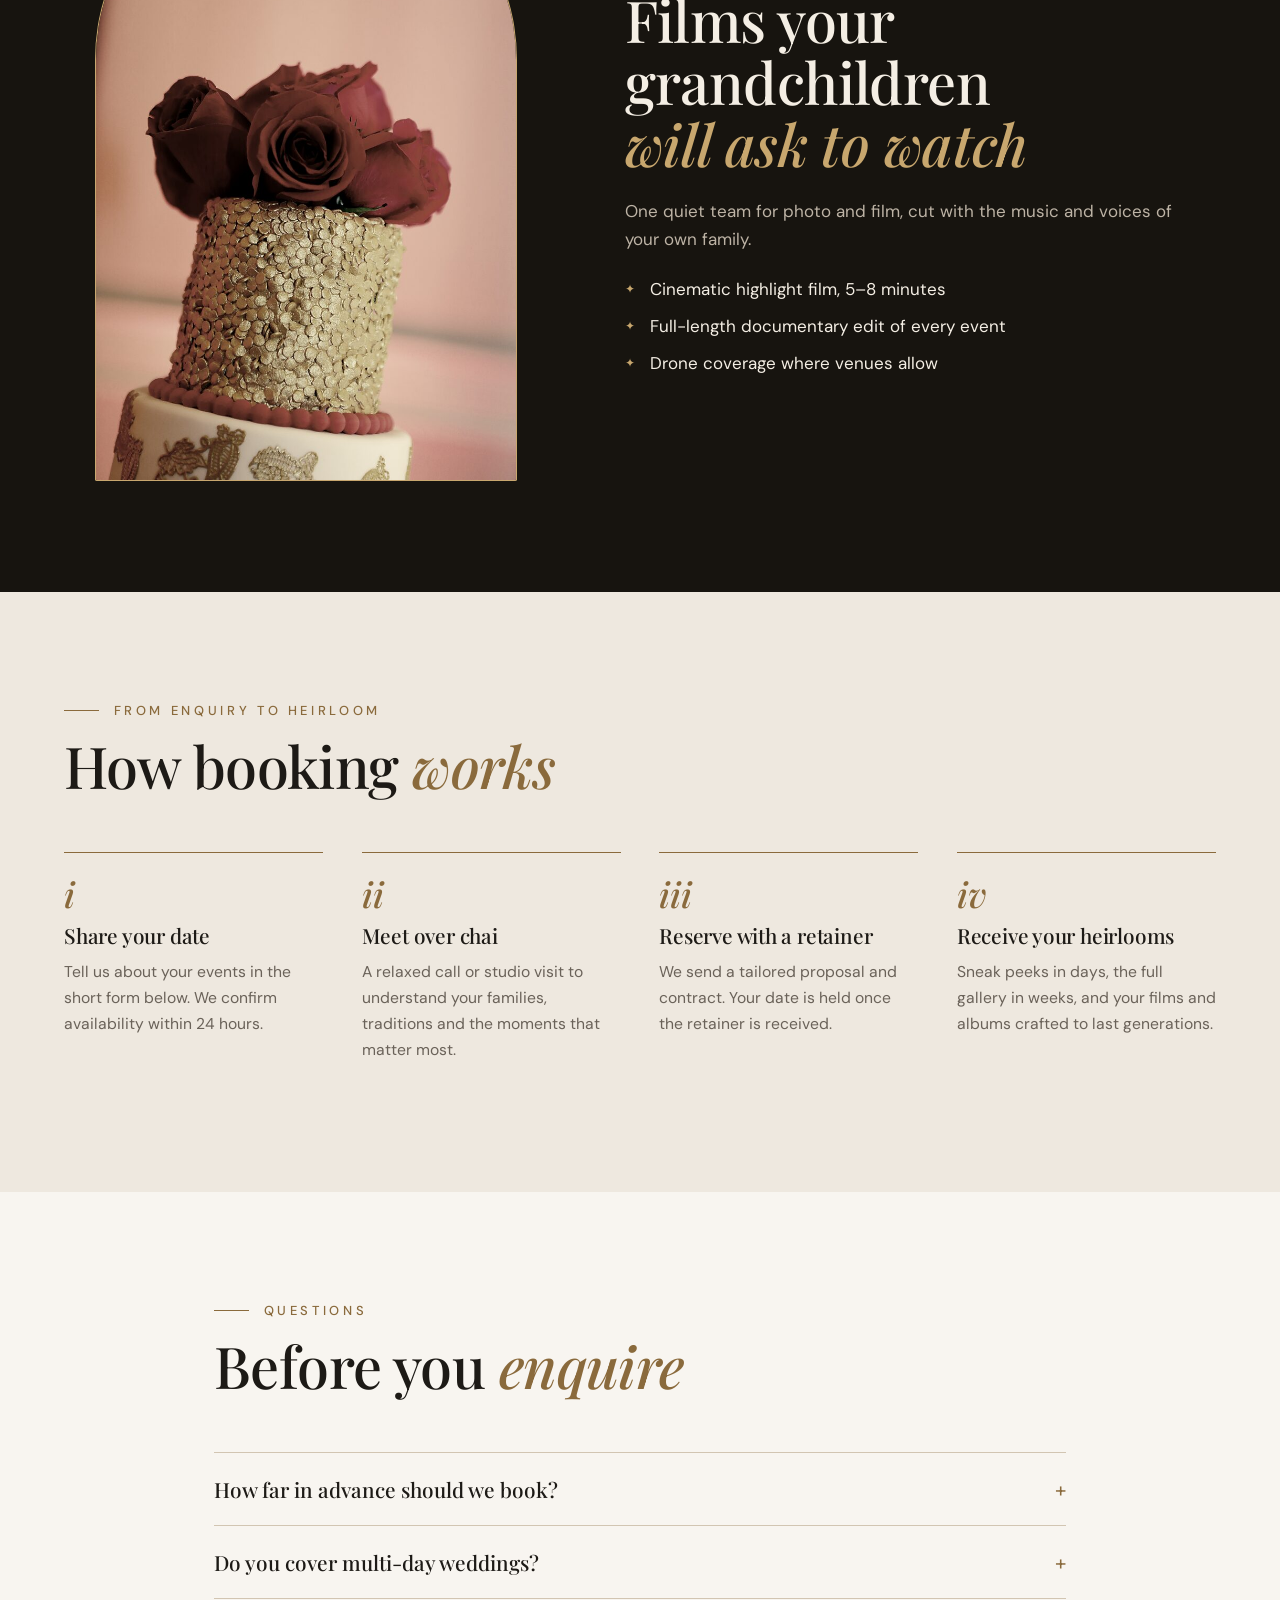
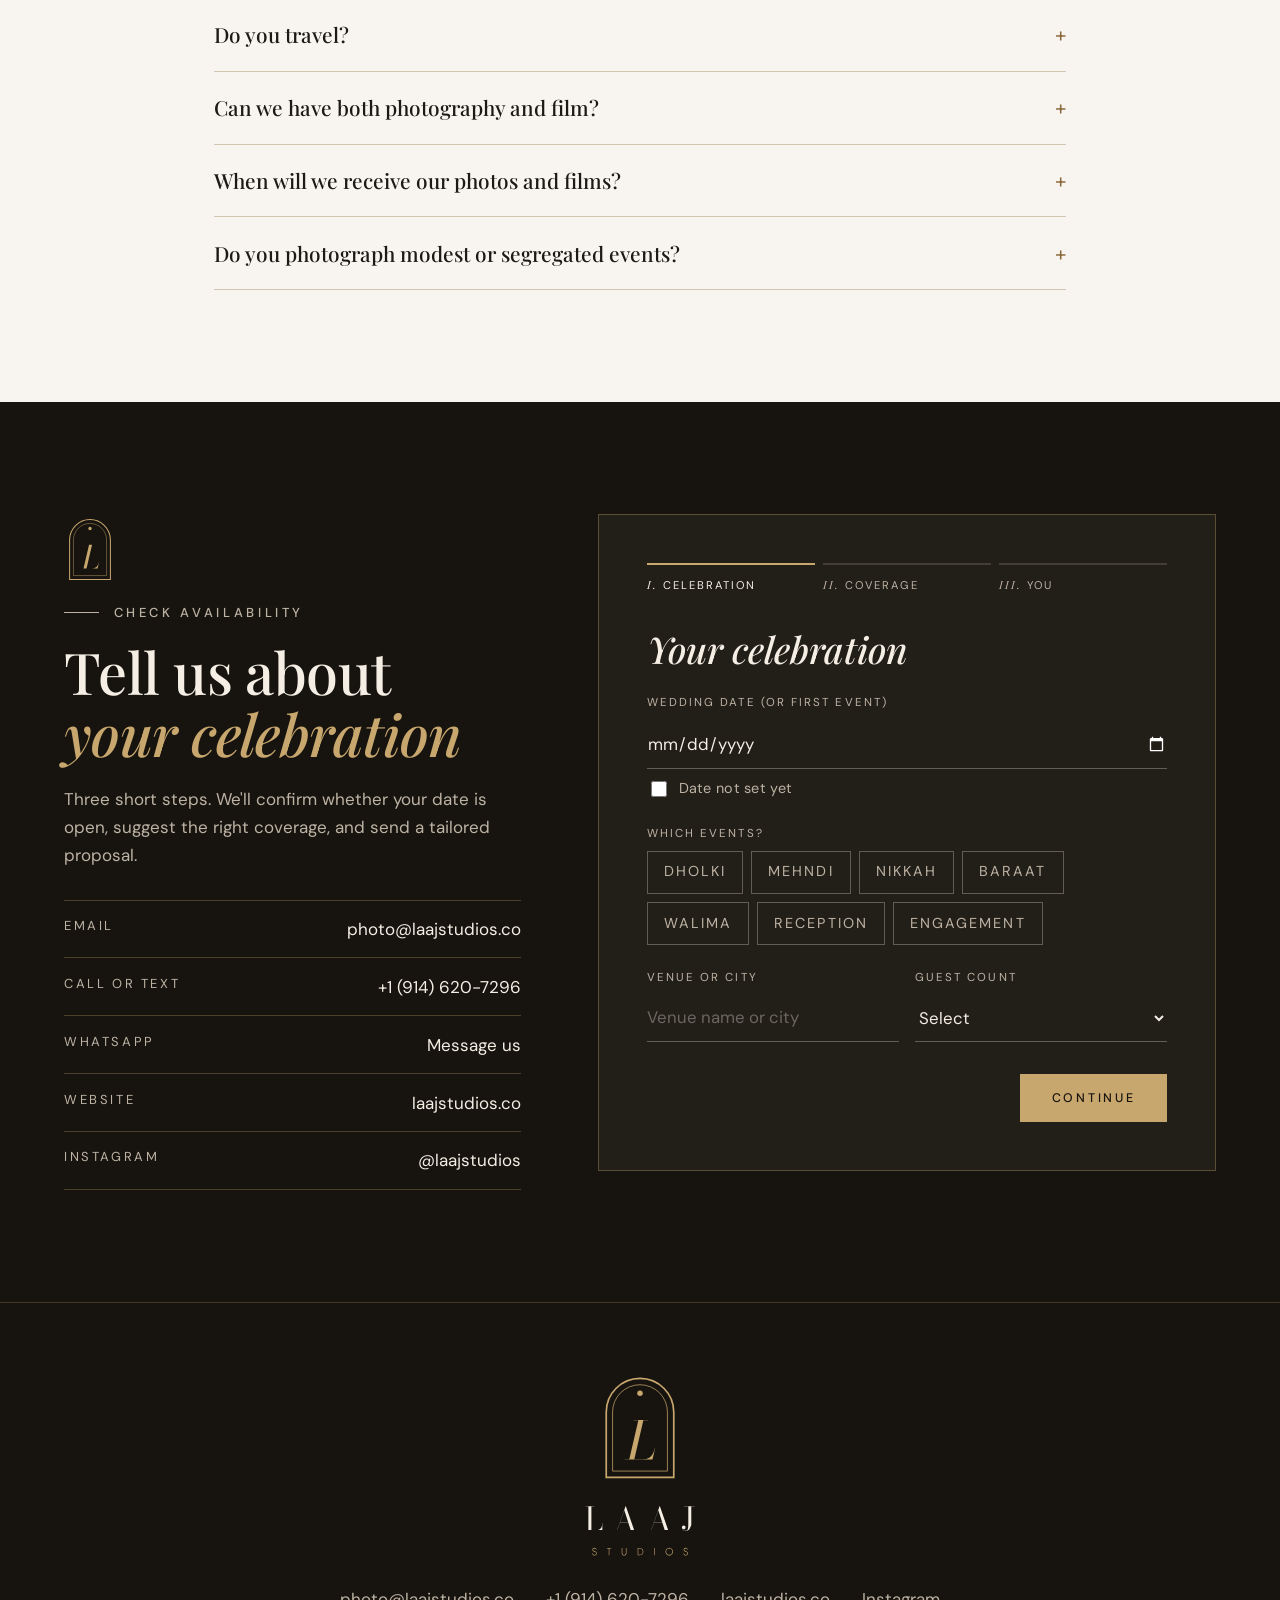
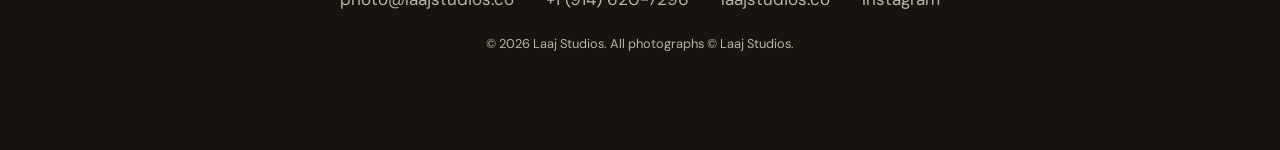
==== commit 014d88d5: "Remove geographic and South Asian references Generic hero and meta copy, location-free travel FAQ an" ====
--- a/index.html
+++ b/index.html
@@ -4,9 +4,9 @@
 <meta charset="utf-8">
 <meta name="viewport" content="width=device-width, initial-scale=1, viewport-fit=cover">
 <title>Laaj Studios</title>
-<meta name="description" content="Laaj Studios — luxury South Asian wedding photography and film. Mehndi, Nikkah, Baraat and Walima, captured with grace. Check your date today.">
+<meta name="description" content="Laaj Studios — luxury wedding photography and film for every tradition, captured with grace. Check your date today.">
 <meta property="og:title" content="Laaj Studios · Wedding Photography & Film">
-<meta property="og:description" content="Luxury South Asian wedding photography and film, from mehndi to walima.">
+<meta property="og:description" content="Luxury wedding photography and film for every tradition.">
 <meta property="og:image" content="https://laajstudios.co/images/bride-staircase.jpg">
 <meta property="og:url" content="https://laajstudios.co/">
 <meta property="og:type" content="website">
@@ -19,9 +19,9 @@
 <link rel="stylesheet" href="css/styles.css">
 <script type="application/ld+json">
 {"@context":"https://schema.org","@type":"ProfessionalService","name":"Laaj Studios",
- "description":"Luxury South Asian wedding photography and film.","url":"https://laajstudios.co/",
+ "description":"Luxury wedding photography and film.","url":"https://laajstudios.co/",
  "telephone":"+1-914-620-7296","email":"photo@laajstudios.co","image":"https://laajstudios.co/images/bride-staircase.jpg",
- "areaServed":"New York","sameAs":["https://www.instagram.com/laajstudios/"]}
+ "sameAs":["https://www.instagram.com/laajstudios/"]}
 </script>
 </head>
 <body>
@@ -51,7 +51,7 @@
     <img class="hero__logo" src="images/logo-horizontal-dark.svg" alt="Laaj Studios" width="300" height="104">
     <p class="eyebrow eyebrow--gold">Wedding photography &amp; film</p>
     <h1>Your wedding,<br><em>kept with honour.</em></h1>
-    <p class="hero__lede">Luxury photography and film for South Asian weddings, from dholki to rukhsati.</p>
+    <p class="hero__lede">Luxury wedding photography and film for every tradition, from the first event to the last farewell.</p>
     <div class="hero__ctas">
       <a class="btn btn--gold" href="#enquire">Check your date</a>
       <a class="btn btn--line" href="#work">View our work</a>
@@ -182,7 +182,7 @@
     </details>
     <details>
       <summary>Do you travel?</summary>
-      <p>We are based in New York and photograph across the Tri-State area at no travel cost. For destination weddings in the US, Pakistan, India, the UK or elsewhere, travel is quoted at cost.</p>
+      <p>Yes, wherever your celebration takes place. Any travel is quoted at cost in your proposal.</p>
     </details>
     <details>
       <summary>Can we have both photography and film?</summary>
@@ -213,7 +213,6 @@
       <li><span>Website</span><a href="https://laajstudios.co" target="_blank" rel="noopener">laajstudios.co</a></li>
       <li><span>Instagram</span><a data-cfg-href="instagram" href="https://www.instagram.com/laajstudios/" target="_blank" rel="noopener">@laajstudios</a></li>
     </ul>
-    <p class="enquire__area" data-cfg="serviceArea">New York · Tri-State · Destination worldwide</p>
   </div>
 
   <form class="form" id="enquiry-form" novalidate>
@@ -245,7 +244,7 @@
       <div class="field-row">
         <div class="field">
           <label for="f-venue">Venue or city</label>
-          <input id="f-venue" name="venue" type="text" placeholder="e.g. The Pierre, Manhattan" autocomplete="off">
+          <input id="f-venue" name="venue" type="text" placeholder="Venue name or city" autocomplete="off">
         </div>
         <div class="field">
           <label for="f-guests">Guest count</label>
@@ -351,7 +350,6 @@
 
 <footer class="footer">
   <img src="images/logo-stacked-dark.svg" alt="Laaj Studios" width="140" height="215" class="footer__logo">
-  <p class="footer__area" data-cfg="serviceArea">New York · Tri-State · Destination worldwide</p>
   <p class="footer__links">
     <a data-cfg="email" data-cfg-href="mailto" href="mailto:photo@laajstudios.co">photo@laajstudios.co</a>
     <a data-cfg="phoneDisplay" data-cfg-href="tel" href="tel:+19146207296">+1 (914) 620-7296</a>
--- a/css/styles.css
+++ b/css/styles.css
@@ -225,7 +225,6 @@
 .contact-list span { font-size: var(--step--1); letter-spacing: .2em; text-transform: uppercase; color: var(--cream-soft); }
 .contact-list a { text-decoration: none; overflow-wrap: anywhere; }
 .contact-list a:hover { color: var(--gold); }
-.enquire__area { font-size: var(--step--1); letter-spacing: .14em; text-transform: uppercase; color: var(--gold); }
 
 .form { background: var(--night-2); padding: clamp(1.4rem, 4vw, 3rem); border: 1px solid color-mix(in srgb, var(--gold) 35%, transparent); min-width: 0; align-self: start; }
 .form__progress { list-style: none; padding: 0; margin: 0 0 2rem; display: grid; grid-template-columns: repeat(3, 1fr); gap: .5rem; counter-reset: s; }
@@ -270,7 +269,6 @@
 /* Footer */
 .footer { background: var(--night); color: var(--cream-soft); text-align: center; display: grid; justify-items: center; gap: 1.2rem; padding: 4rem var(--gutter) calc(6rem + env(safe-area-inset-bottom, 0px)); border-top: 1px solid color-mix(in srgb, var(--gold) 25%, transparent); }
 .footer__logo { width: 130px; height: auto; }
-.footer__area { font-size: var(--step--1); letter-spacing: .2em; text-transform: uppercase; color: var(--gold); }
 .footer__links { display: flex; flex-wrap: wrap; justify-content: center; gap: .6rem 2rem; }
 .footer__links a { text-decoration: none; }
 .footer__links a:hover { color: var(--gold); }
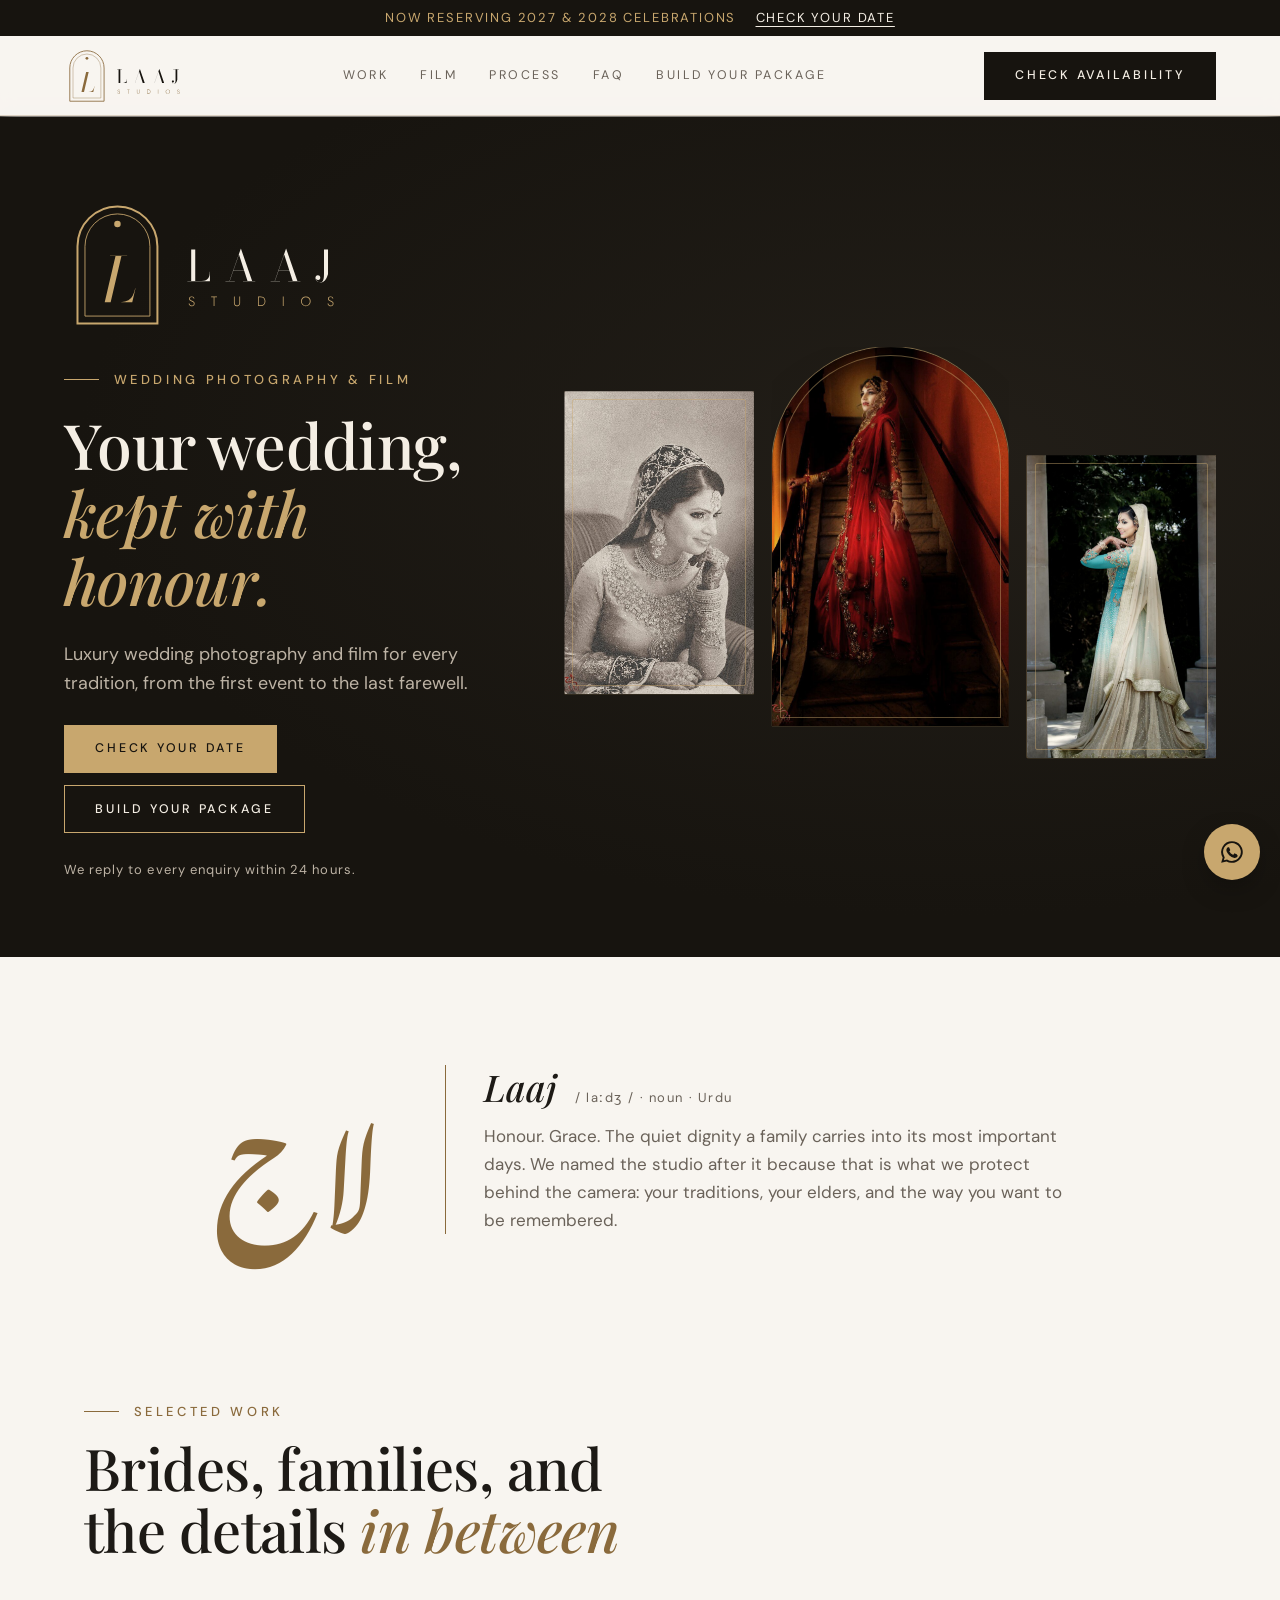
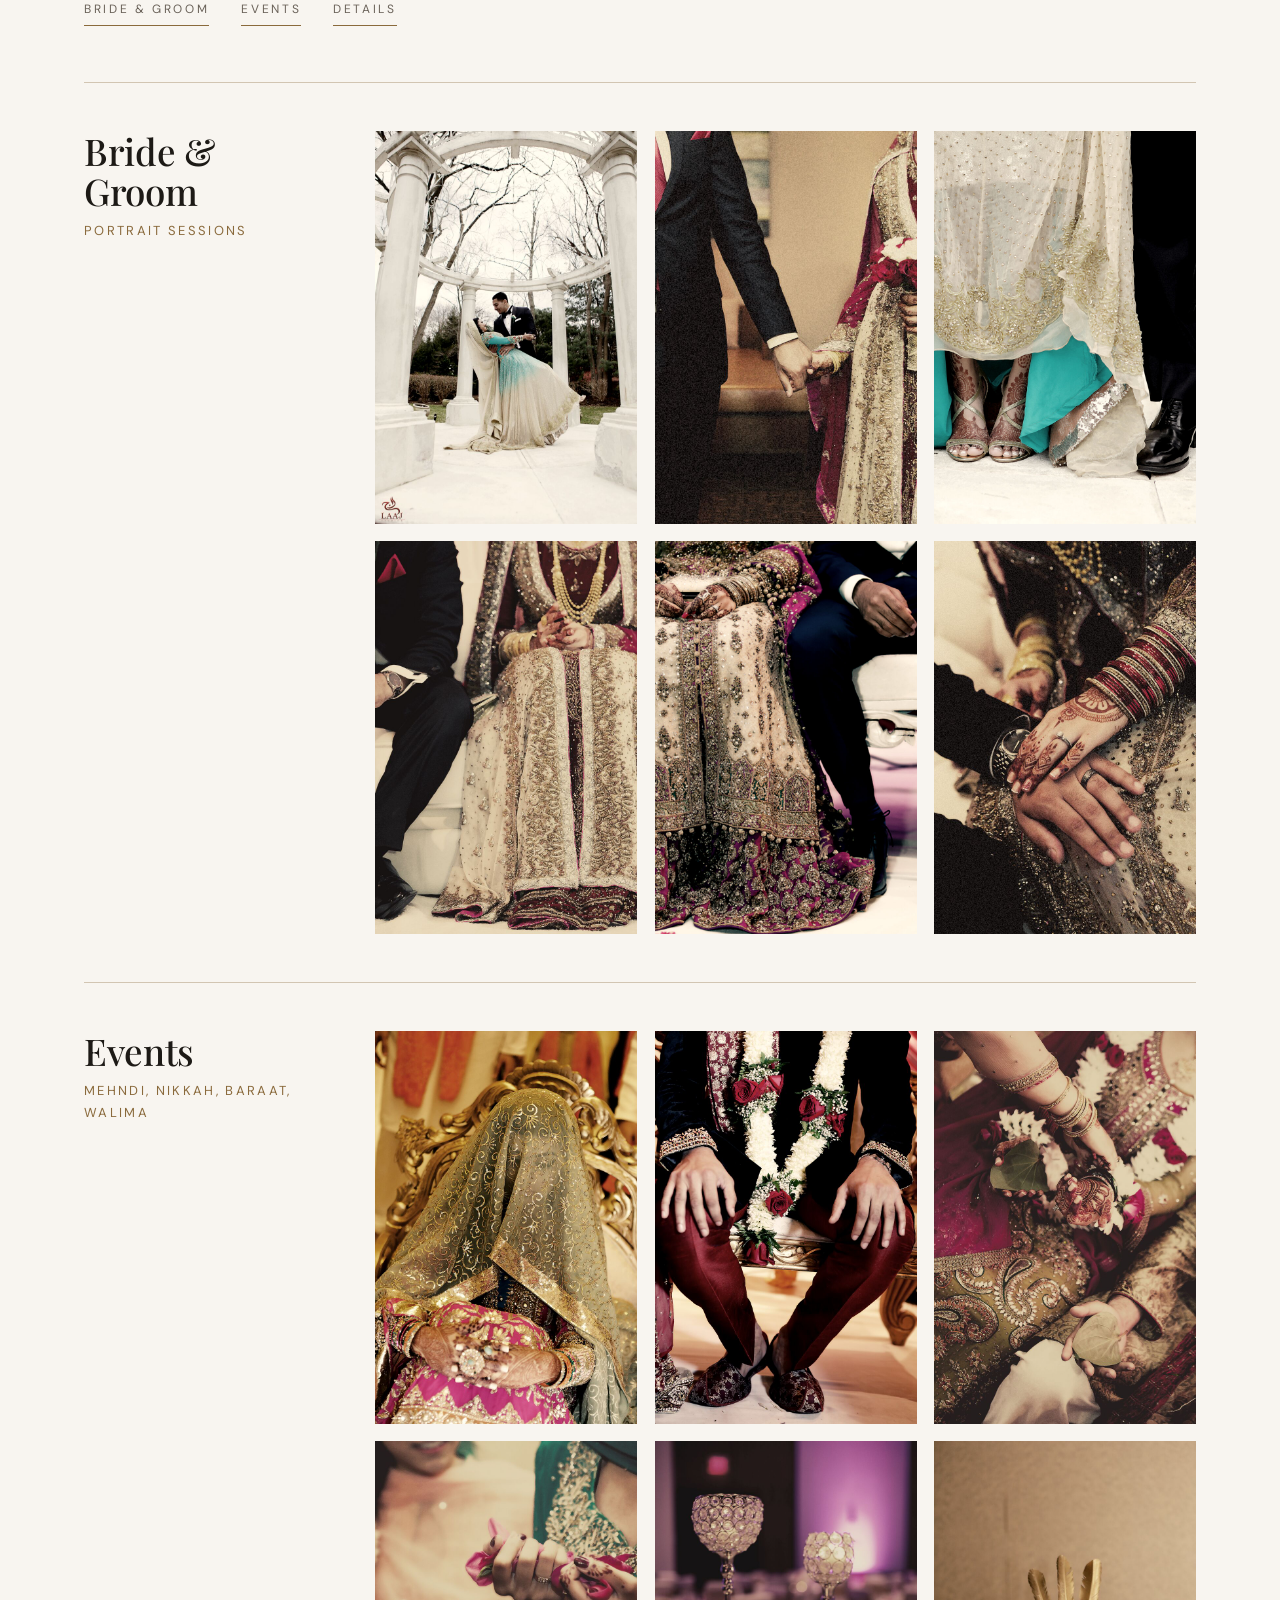
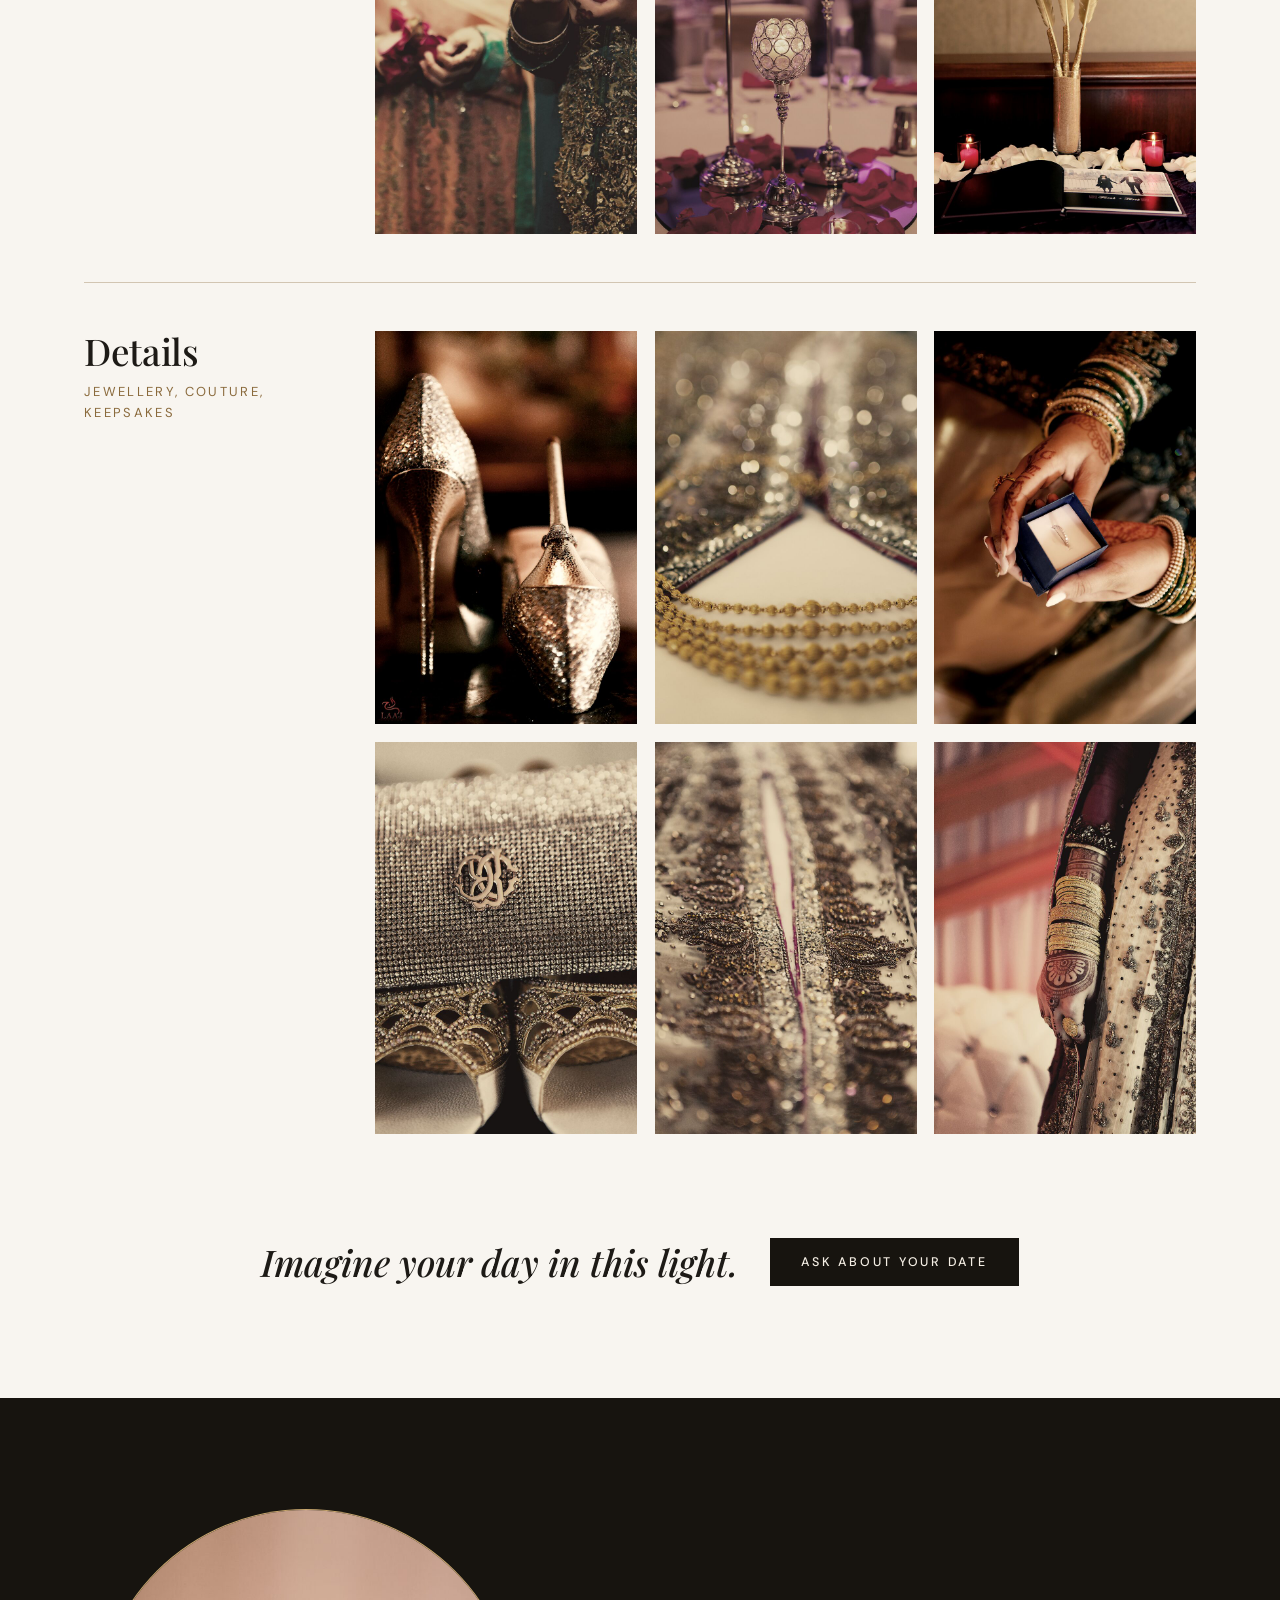
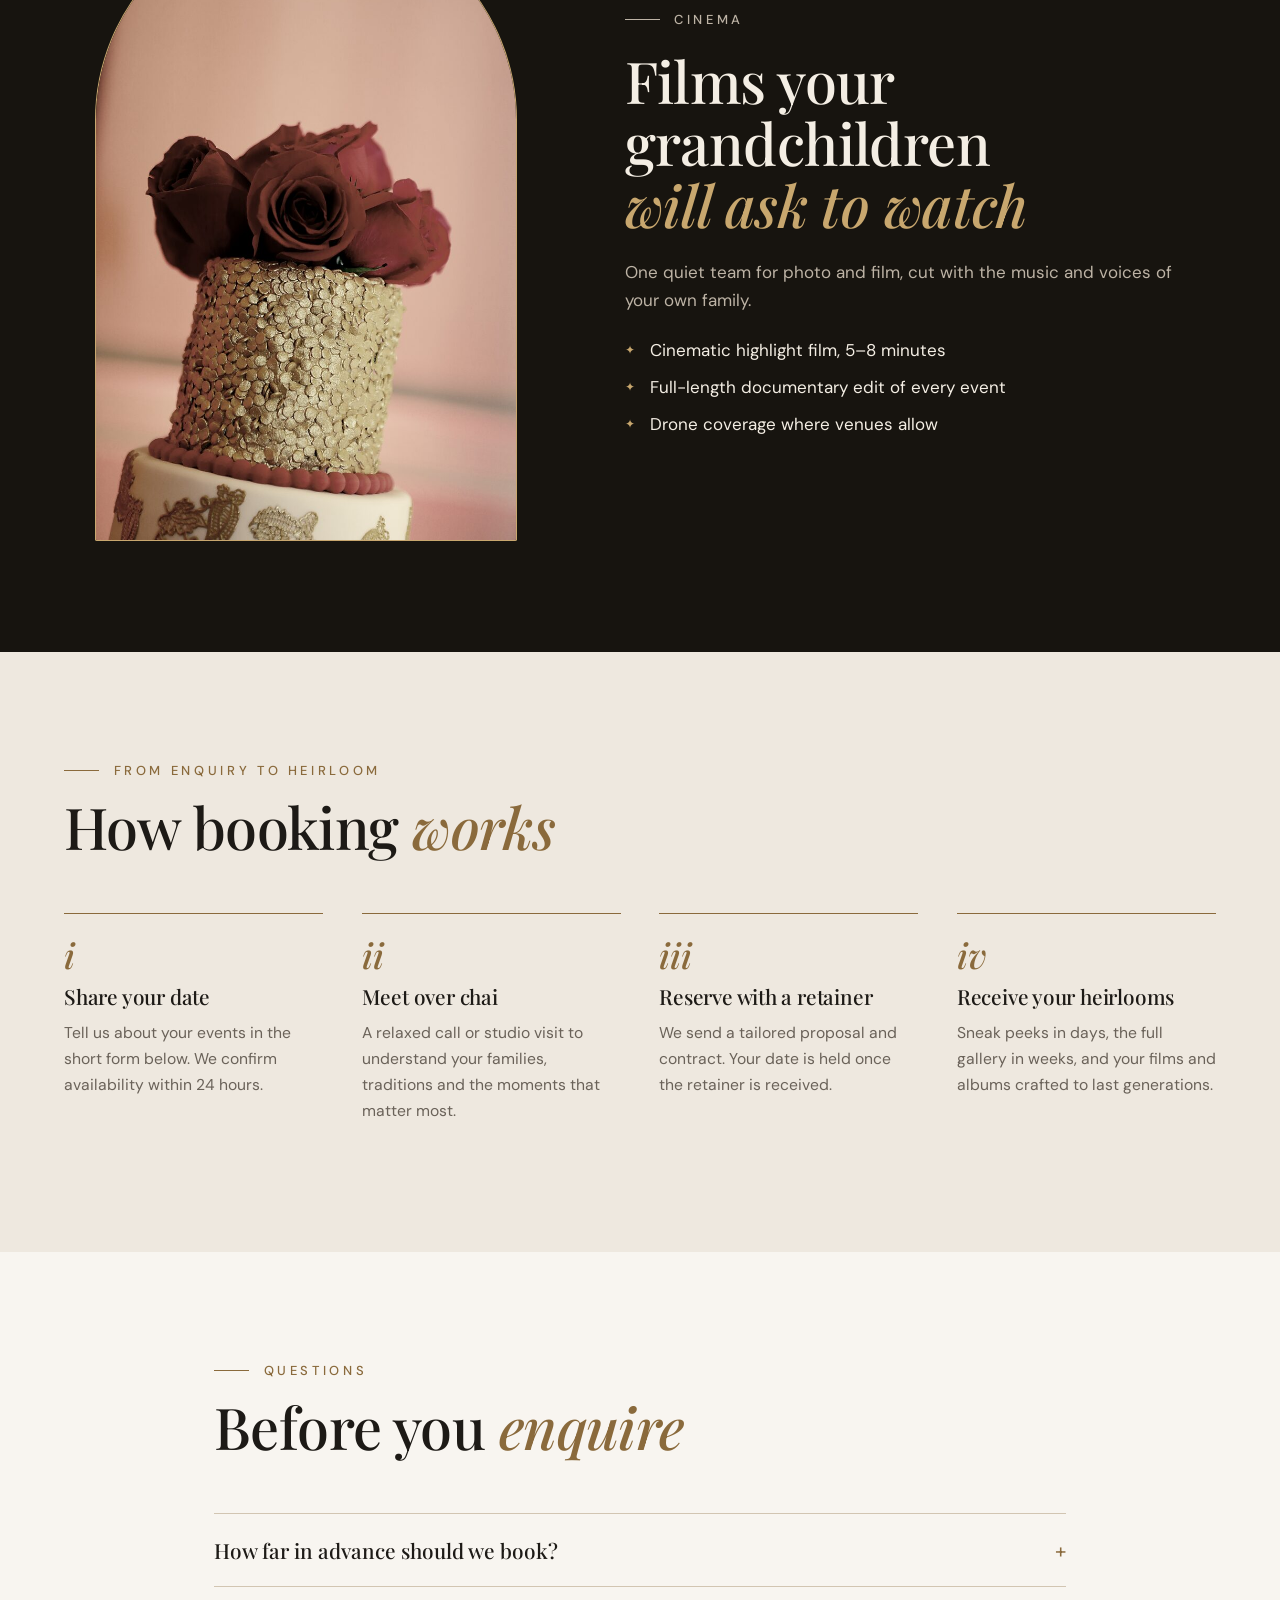
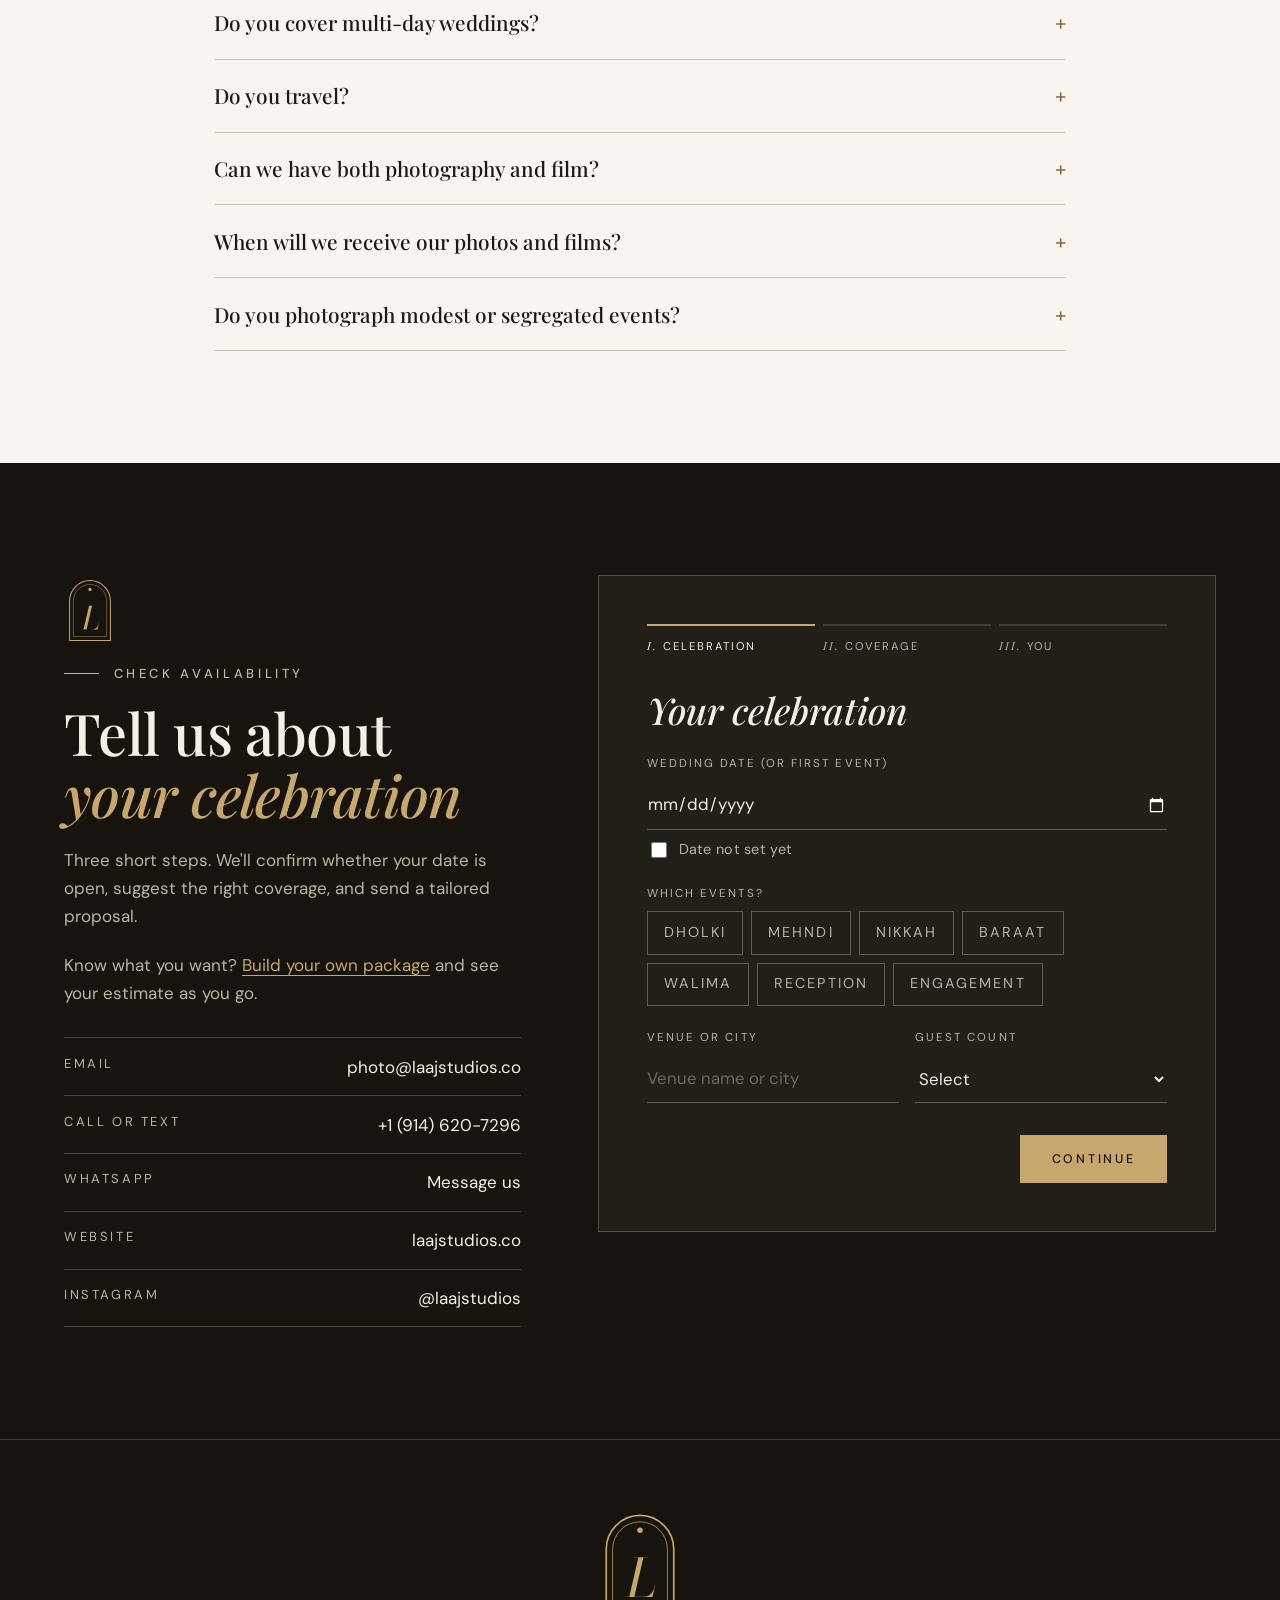
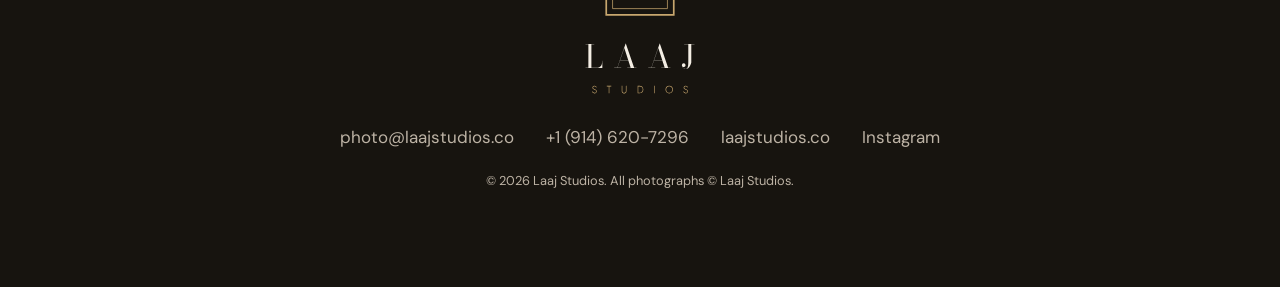
==== commit a1179dc9: "Add package builder: clients design a custom package and send it New page build.html (laajstudios.co" ====
--- a/index.html
+++ b/index.html
@@ -39,6 +39,7 @@
     <a href="#film">Film</a>
     <a href="#process">Process</a>
     <a href="#faq">FAQ</a>
+    <a href="build.html">Build your package</a>
   </nav>
   <a class="btn btn--dark nav__cta" href="#enquire">Check availability</a>
 </header>
@@ -54,7 +55,7 @@
     <p class="hero__lede">Luxury wedding photography and film for every tradition, from the first event to the last farewell.</p>
     <div class="hero__ctas">
       <a class="btn btn--gold" href="#enquire">Check your date</a>
-      <a class="btn btn--line" href="#work">View our work</a>
+      <a class="btn btn--line" href="build.html">Build your package</a>
     </div>
     <p class="hero__note" data-cfg="replyPromise">We reply to every enquiry within 24 hours.</p>
   </div>
@@ -206,6 +207,7 @@
     <p class="eyebrow eyebrow--gold">Check availability</p>
     <h2>Tell us about <em>your celebration</em></h2>
     <p>Three short steps. We'll confirm whether your date is open, suggest the right coverage, and send a tailored proposal.</p>
+    <p class="enquire__alt">Know what you want? <a href="build.html">Build your own package</a> and see your estimate as you go.</p>
     <ul class="contact-list">
       <li><span>Email</span><a data-cfg="email" data-cfg-href="mailto" href="mailto:photo@laajstudios.co">photo@laajstudios.co</a></li>
       <li><span>Call or text</span><a data-cfg="phoneDisplay" data-cfg-href="tel" href="tel:+19146207296">+1 (914) 620-7296</a></li>
--- a/css/styles.css
+++ b/css/styles.css
@@ -220,6 +220,8 @@
 .enquire h2 { font-size: var(--step-3); }
 .enquire h2 em { color: var(--gold); }
 .enquire__intro > p { color: var(--cream-soft); }
+.enquire__alt a { color: var(--gold); text-underline-offset: 4px; }
+.enquire__alt a:hover { color: var(--cream); }
 .contact-list { list-style: none; padding: 0; margin: .6rem 0 0; display: grid; border-top: 1px solid color-mix(in srgb, var(--gold) 30%, transparent); }
 .contact-list li { display: flex; justify-content: space-between; gap: 1rem; flex-wrap: wrap; padding: .9rem 0; border-bottom: 1px solid color-mix(in srgb, var(--gold) 30%, transparent); }
 .contact-list span { font-size: var(--step--1); letter-spacing: .2em; text-transform: uppercase; color: var(--cream-soft); }
